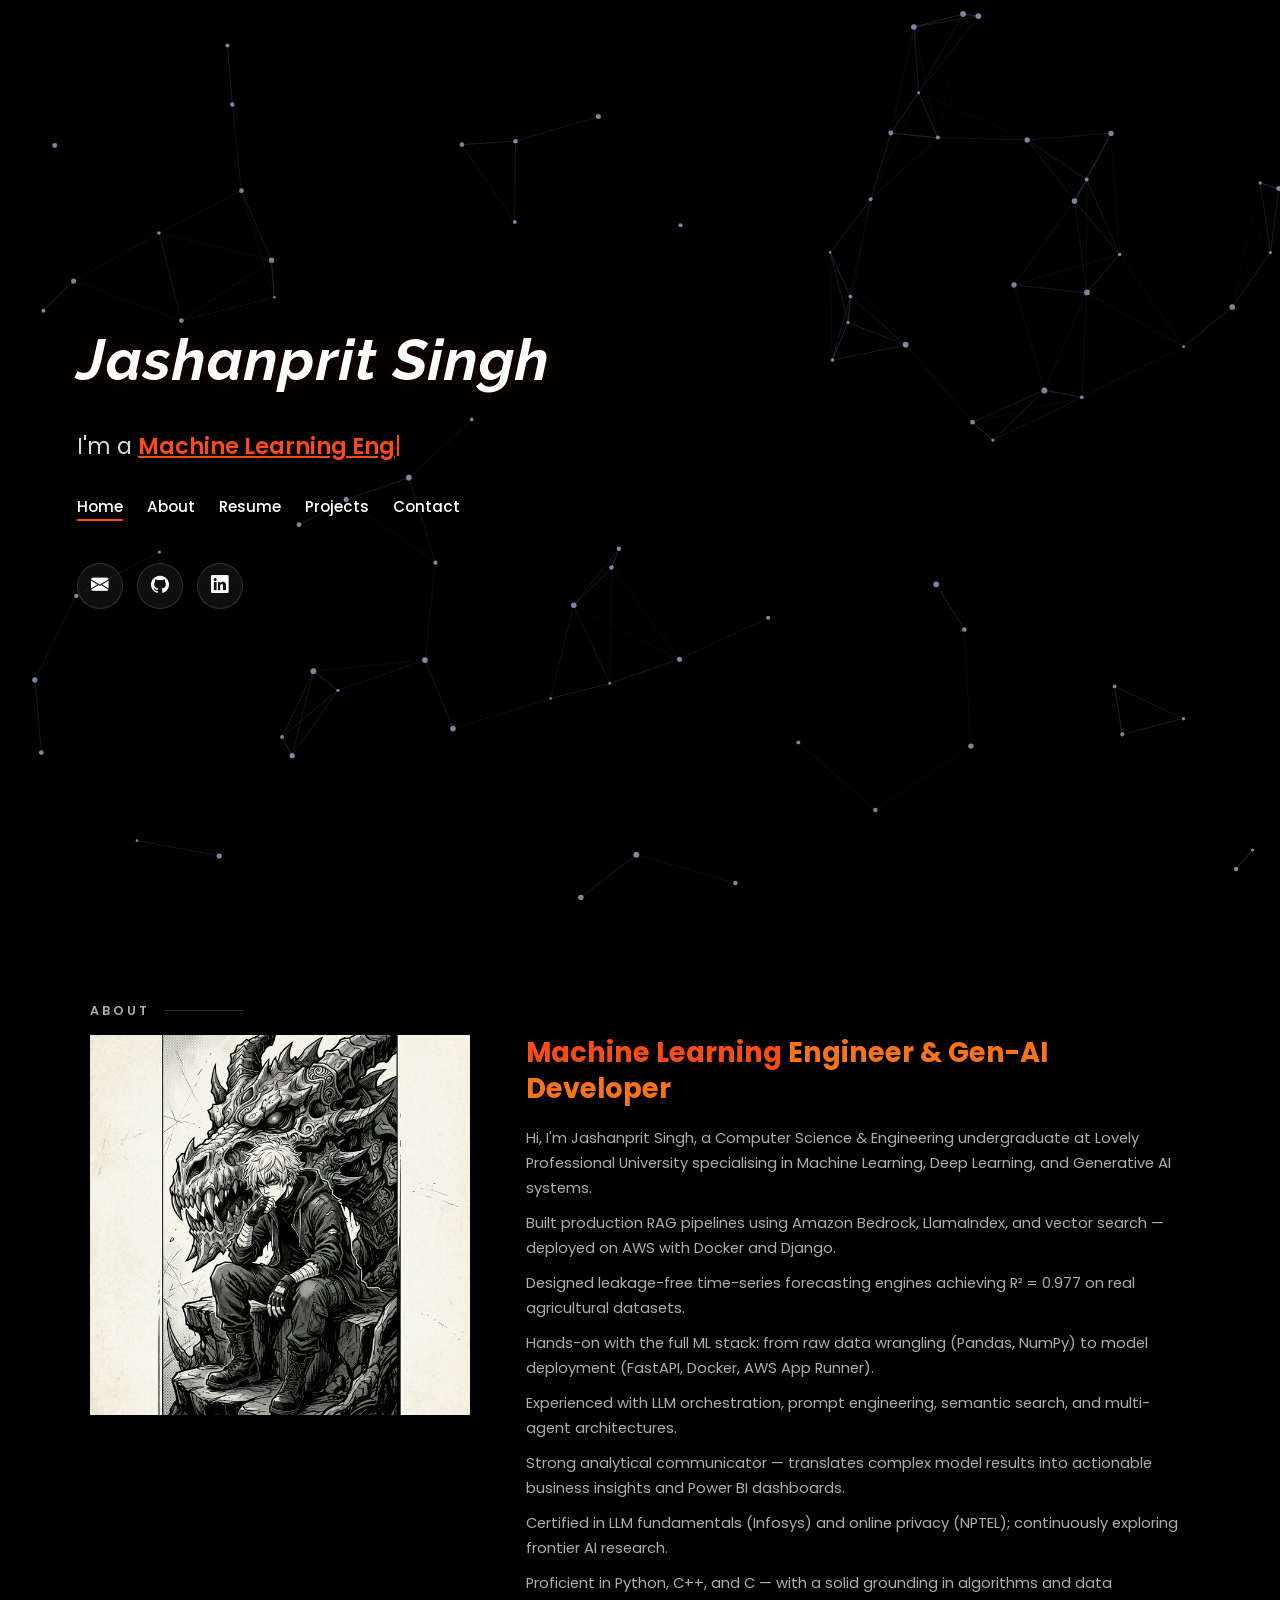
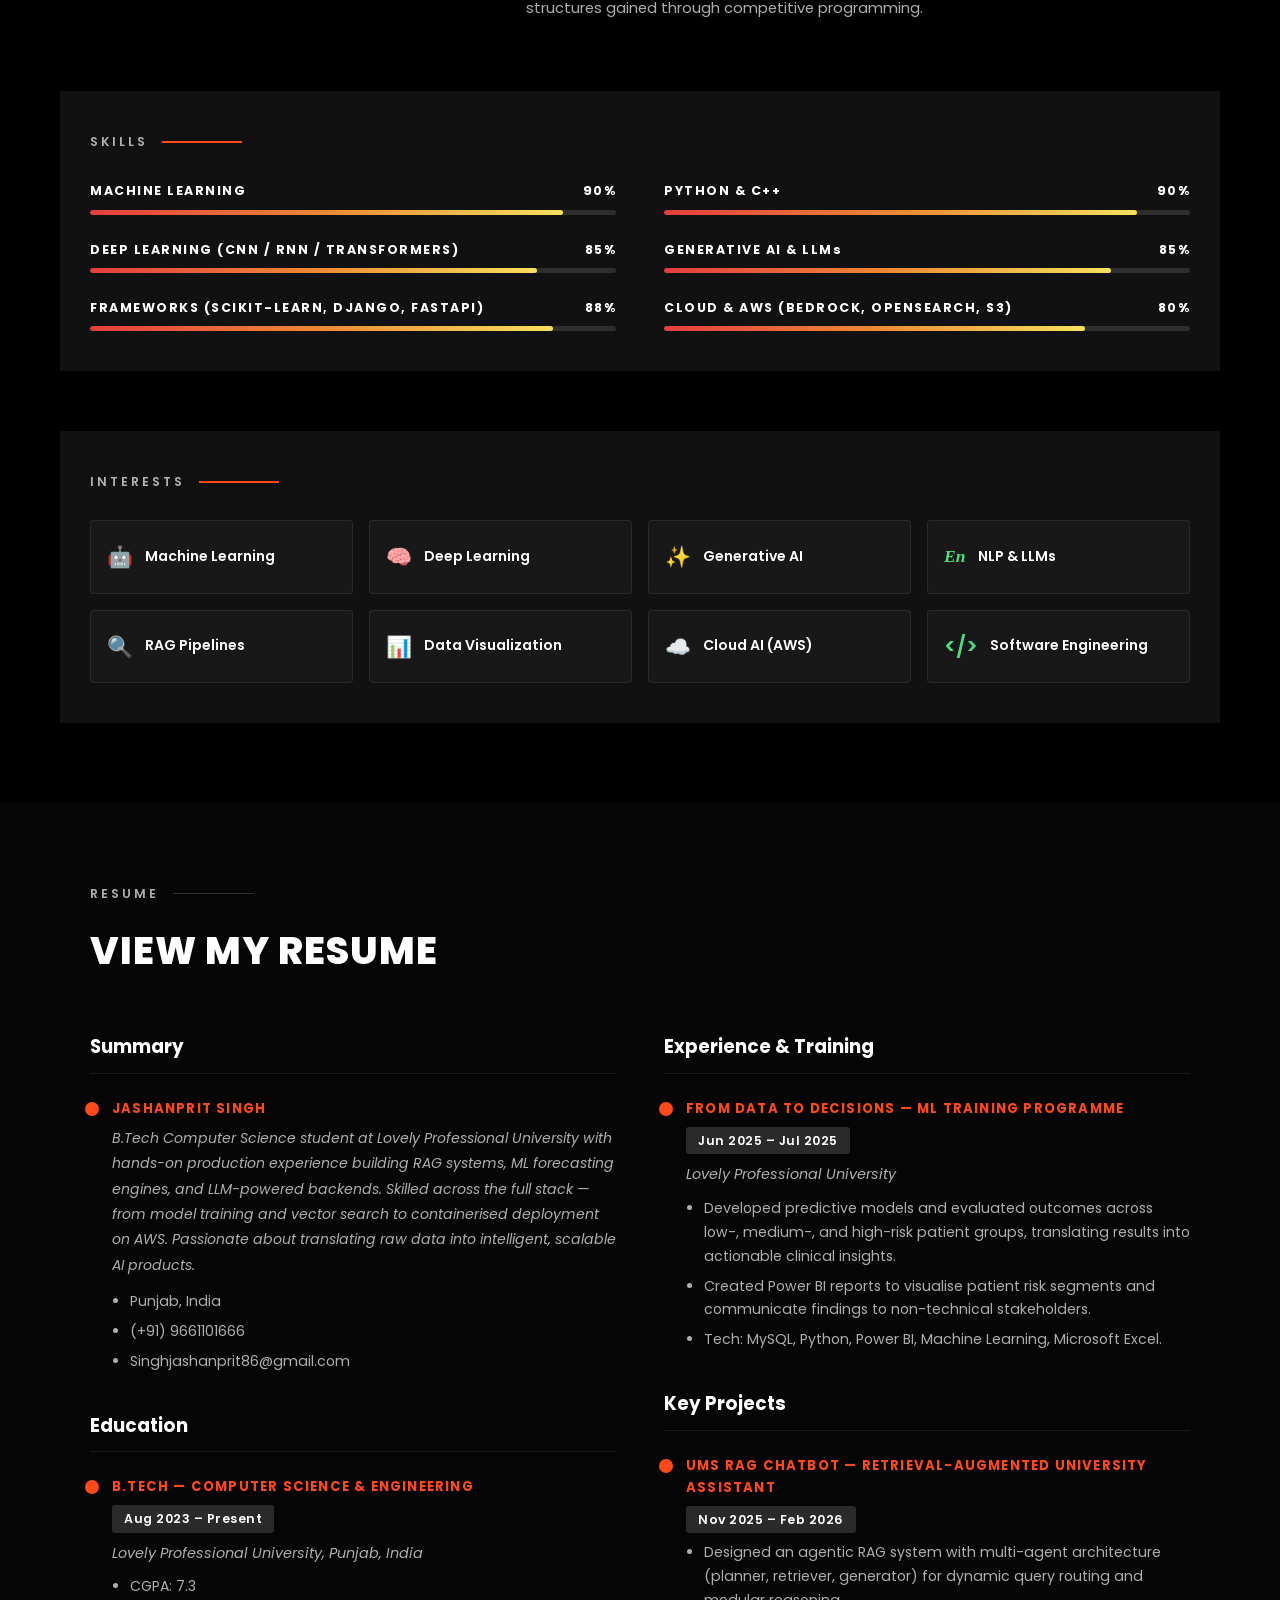
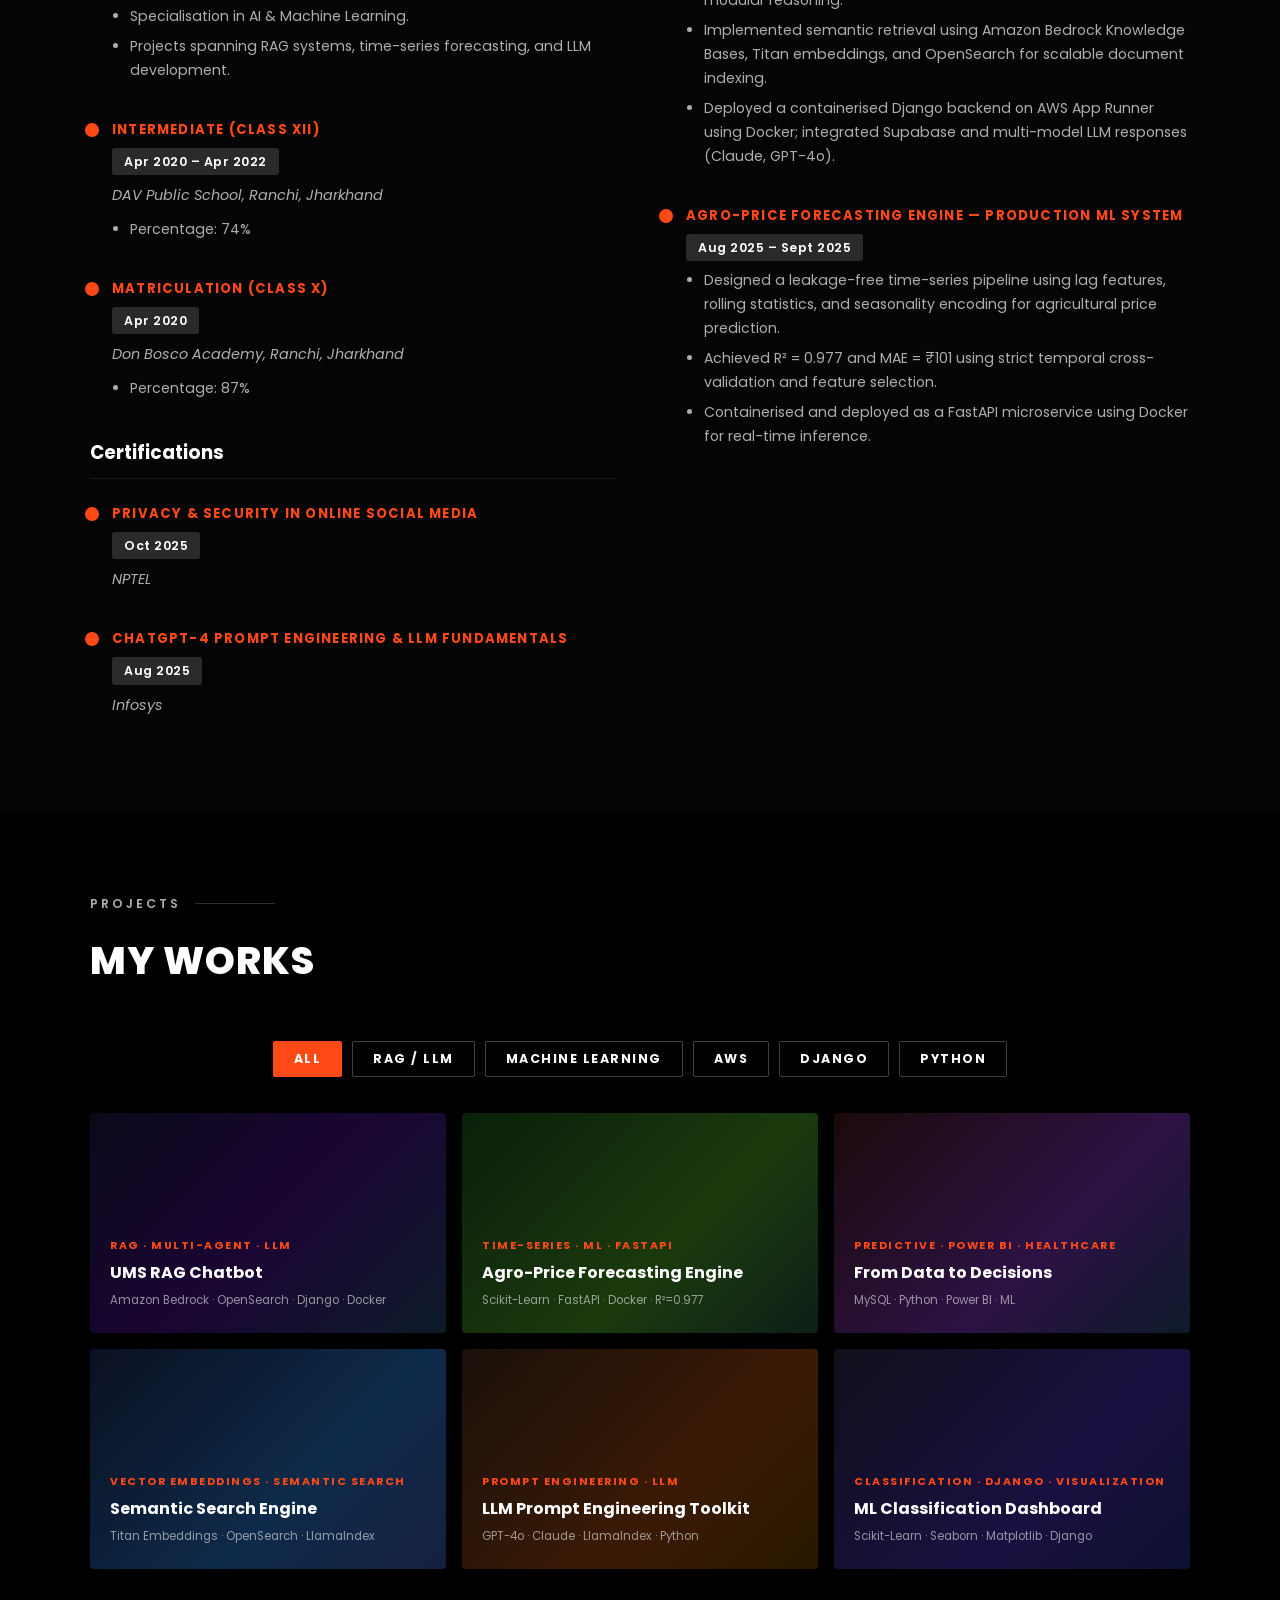
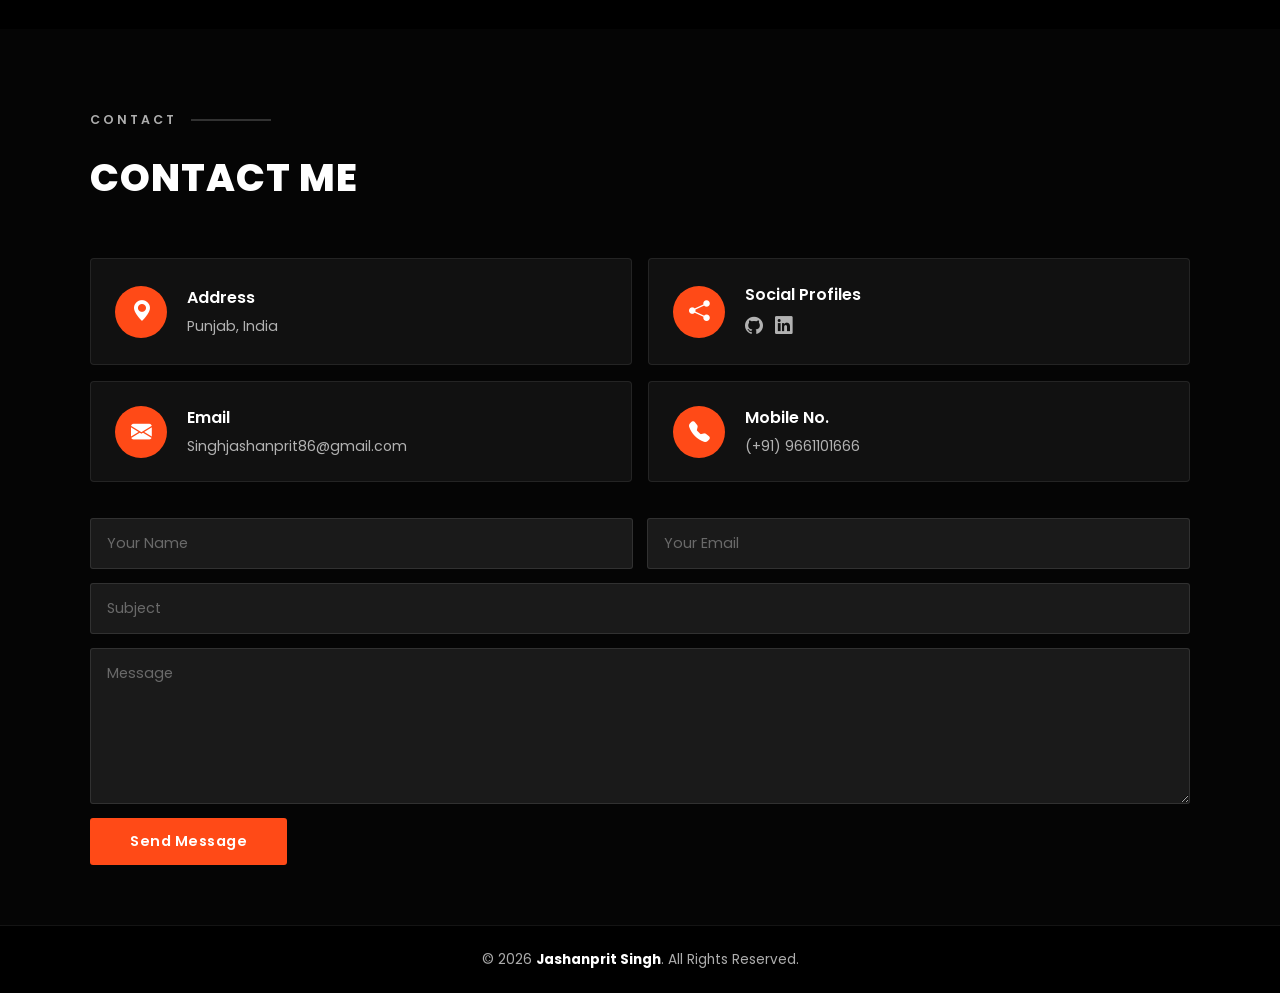
==== index.html @ 1fdb5eac "Restructure hero section navigation to match design" ====
<!DOCTYPE html>
<html lang="en">
<head>
  <meta charset="UTF-8" />
  <meta name="viewport" content="width=device-width, initial-scale=1.0" />
  <title>Jashanprit Singh - Portfolio</title>
  <meta name="description" content="Portfolio of Jashanprit Singh — Machine Learning Engineer & Generative AI Developer" />
  <link rel="icon" type="image/png" href="favicon.png" />
  <link rel="apple-touch-icon" href="favicon.png" />

  <!-- Google Fonts -->
  <link rel="preconnect" href="https://fonts.googleapis.com" />
  <link rel="preconnect" href="https://fonts.gstatic.com" crossorigin />
  <link href="https://fonts.googleapis.com/css2?family=Poppins:wght@300;400;500;600;700&family=Raleway:ital,wght@0,400;0,700;1,700&family=Open+Sans:wght@300;400;600&display=swap" rel="stylesheet" />

  <!-- Bootstrap Icons -->
  <link rel="stylesheet" href="https://cdn.jsdelivr.net/npm/bootstrap-icons@1.11.3/font/bootstrap-icons.min.css" />

  <link rel="stylesheet" href="style.css" />
</head>
<body>

  <!-- ====== NAVBAR ====== -->
  <nav id="navbar">
    <div class="nav-container">
      <a href="#hero" class="nav-logo">Jashanprit Singh</a>
      <div class="hamburger" id="hamburger" aria-label="Toggle navigation">
        <i class="bi bi-list"></i>
      </div>
      <ul class="nav-links" id="nav-links">
        <li><a href="#hero"     class="nav-link active">Home</a></li>
        <li><a href="#about"    class="nav-link">About</a></li>
        <li><a href="#resume"   class="nav-link">Resume</a></li>
        <li><a href="#projects" class="nav-link">Projects</a></li>
        <li><a href="#contact"  class="nav-link">Contact</a></li>
      </ul>
    </div>
  </nav>

  <!-- ====== HERO ====== -->
  <section id="hero">
    <canvas id="particles-canvas"></canvas>
    <div class="hero-content">
      <h1 class="hero-name">Jashanprit Singh</h1>
      <p class="hero-subtitle">I'm a <span id="typed-text" class="typed-accent"></span><span class="typed-cursor">|</span></p>
      
      <!-- Hero Nav -->
      <ul class="hero-nav">
        <li><a href="#hero" class="hero-nav-link active">Home</a></li>
        <li><a href="#about" class="hero-nav-link">About</a></li>
        <li><a href="#resume" class="hero-nav-link">Resume</a></li>
        <li><a href="#projects" class="hero-nav-link">Projects</a></li>
        <li><a href="#contact" class="hero-nav-link">Contact</a></li>
      </ul>

      <div class="hero-socials">
        <a href="mailto:Singhjashanprit86@gmail.com" class="social-btn" title="Email"><i class="bi bi-envelope-fill"></i></a>
        <a href="https://github.com/Jashan-ai-sys" target="_blank" class="social-btn" title="GitHub"><i class="bi bi-github"></i></a>
        <a href="https://www.linkedin.com/in/jashanprit-singh-/" target="_blank" class="social-btn" title="LinkedIn"><i class="bi bi-linkedin"></i></a>
      </div>
    </div>
  </section>

  <!-- ====== ABOUT ====== -->
  <section id="about">
    <div class="section-label">ABOUT <span class="label-line"></span></div>
    <div class="about-container">
      <div class="about-image">
        <img src="about-illustration.png" alt="Jashanprit Singh illustration" />
      </div>
      <div class="about-text">
        <h2 class="about-title"><span class="accent">Machine Learning</span> <span class="accent2">Engineer &amp; Gen-AI Developer</span></h2>
        <p>Hi, I'm Jashanprit Singh, a Computer Science &amp; Engineering undergraduate at Lovely Professional University specialising in Machine Learning, Deep Learning, and Generative AI systems.</p>
        <p>Built production RAG pipelines using Amazon Bedrock, LlamaIndex, and vector search — deployed on AWS with Docker and Django.</p>
        <p>Designed leakage-free time-series forecasting engines achieving R² = 0.977 on real agricultural datasets.</p>
        <p>Hands-on with the full ML stack: from raw data wrangling (Pandas, NumPy) to model deployment (FastAPI, Docker, AWS App Runner).</p>
        <p>Experienced with LLM orchestration, prompt engineering, semantic search, and multi-agent architectures.</p>
        <p>Strong analytical communicator — translates complex model results into actionable business insights and Power BI dashboards.</p>
        <p>Certified in LLM fundamentals (Infosys) and online privacy (NPTEL); continuously exploring frontier AI research.</p>
        <p>Proficient in Python, C++, and C — with a solid grounding in algorithms and data structures gained through competitive programming.</p>
      </div>
    </div>

    <!-- Skills -->
    <div class="skills-section">
      <div class="section-label-small">SKILLS <span class="label-line-red"></span></div>
      <div class="skills-grid">
        <div class="skill-item">
          <div class="skill-header"><span class="skill-name">MACHINE LEARNING</span><span class="skill-pct">90%</span></div>
          <div class="skill-bar"><div class="skill-fill" data-width="90"></div></div>
        </div>
        <div class="skill-item">
          <div class="skill-header"><span class="skill-name">PYTHON &amp; C++</span><span class="skill-pct">90%</span></div>
          <div class="skill-bar"><div class="skill-fill" data-width="90"></div></div>
        </div>
        <div class="skill-item">
          <div class="skill-header"><span class="skill-name">DEEP LEARNING (CNN / RNN / TRANSFORMERS)</span><span class="skill-pct">85%</span></div>
          <div class="skill-bar"><div class="skill-fill" data-width="85"></div></div>
        </div>
        <div class="skill-item">
          <div class="skill-header"><span class="skill-name">GENERATIVE AI &amp; LLMs</span><span class="skill-pct">85%</span></div>
          <div class="skill-bar"><div class="skill-fill" data-width="85"></div></div>
        </div>
        <div class="skill-item">
          <div class="skill-header"><span class="skill-name">FRAMEWORKS (SCIKIT-LEARN, DJANGO, FASTAPI)</span><span class="skill-pct">88%</span></div>
          <div class="skill-bar"><div class="skill-fill" data-width="88"></div></div>
        </div>
        <div class="skill-item">
          <div class="skill-header"><span class="skill-name">CLOUD &amp; AWS (BEDROCK, OPENSEARCH, S3)</span><span class="skill-pct">80%</span></div>
          <div class="skill-bar"><div class="skill-fill" data-width="80"></div></div>
        </div>
      </div>
    </div>

    <!-- Interests -->
    <div class="interests-section">
      <div class="section-label-small">INTERESTS <span class="label-line-red"></span></div>
      <div class="interests-grid">
        <div class="interest-card"><span class="interest-icon">🤖</span><span class="interest-label">Machine Learning</span></div>
        <div class="interest-card"><span class="interest-icon">🧠</span><span class="interest-label">Deep Learning</span></div>
        <div class="interest-card"><span class="interest-icon" style="color:#a78bfa">✨</span><span class="interest-label">Generative AI</span></div>
        <div class="interest-card"><span class="interest-icon" style="color:#4ade80;font-style:italic;font-family:serif;font-weight:700;font-size:1.1rem">En</span><span class="interest-label">NLP &amp; LLMs</span></div>
        <div class="interest-card"><span class="interest-icon" style="color:#60a5fa">🔍</span><span class="interest-label">RAG Pipelines</span></div>
        <div class="interest-card"><span class="interest-icon" style="color:#f87171">📊</span><span class="interest-label">Data Visualization</span></div>
        <div class="interest-card"><span class="interest-icon" style="color:#fbbf24">☁️</span><span class="interest-label">Cloud AI (AWS)</span></div>
        <div class="interest-card"><span class="interest-icon" style="color:#4ade80">&lt;/&gt;</span><span class="interest-label">Software Engineering</span></div>
      </div>
    </div>
  </section>

  <!-- ====== RESUME ====== -->
  <section id="resume">
    <div class="section-label">RESUME <span class="label-line"></span></div>
    <h2 class="section-title">VIEW MY RESUME</h2>
    <div class="resume-grid">

      <!-- LEFT -->
      <div class="resume-col">
        <h3 class="resume-col-title">Summary</h3>
        <div class="resume-item">
          <div class="resume-dot"></div>
          <h4 class="resume-item-title">JASHANPRIT SINGH</h4>
          <p class="resume-desc italic">B.Tech Computer Science student at Lovely Professional University with hands-on production experience building RAG systems, ML forecasting engines, and LLM-powered backends. Skilled across the full stack — from model training and vector search to containerised deployment on AWS. Passionate about translating raw data into intelligent, scalable AI products.</p>
          <ul class="resume-list">
            <li>Punjab, India</li>
            <li>(+91) 9661101666</li>
            <li>Singhjashanprit86@gmail.com</li>
          </ul>
        </div>

        <h3 class="resume-col-title">Education</h3>
        <div class="resume-item">
          <div class="resume-dot"></div>
          <h4 class="resume-item-title">B.TECH — COMPUTER SCIENCE &amp; ENGINEERING</h4>
          <div class="resume-date">Aug 2023 – Present</div>
          <p class="resume-org italic">Lovely Professional University, Punjab, India</p>
          <ul class="resume-list">
            <li>CGPA: 7.3</li>
            <li>Specialisation in AI &amp; Machine Learning.</li>
            <li>Projects spanning RAG systems, time-series forecasting, and LLM development.</li>
          </ul>
        </div>
        <div class="resume-item">
          <div class="resume-dot"></div>
          <h4 class="resume-item-title">INTERMEDIATE (CLASS XII)</h4>
          <div class="resume-date">Apr 2020 – Apr 2022</div>
          <p class="resume-org italic">DAV Public School, Ranchi, Jharkhand</p>
          <ul class="resume-list"><li>Percentage: 74%</li></ul>
        </div>
        <div class="resume-item">
          <div class="resume-dot"></div>
          <h4 class="resume-item-title">MATRICULATION (CLASS X)</h4>
          <div class="resume-date">Apr 2020</div>
          <p class="resume-org italic">Don Bosco Academy, Ranchi, Jharkhand</p>
          <ul class="resume-list"><li>Percentage: 87%</li></ul>
        </div>

        <h3 class="resume-col-title">Certifications</h3>
        <div class="resume-item">
          <div class="resume-dot"></div>
          <h4 class="resume-item-title">PRIVACY &amp; SECURITY IN ONLINE SOCIAL MEDIA</h4>
          <div class="resume-date">Oct 2025</div>
          <p class="resume-org italic">NPTEL</p>
        </div>
        <div class="resume-item">
          <div class="resume-dot"></div>
          <h4 class="resume-item-title">CHATGPT-4 PROMPT ENGINEERING &amp; LLM FUNDAMENTALS</h4>
          <div class="resume-date">Aug 2025</div>
          <p class="resume-org italic">Infosys</p>
        </div>
      </div>

      <!-- RIGHT -->
      <div class="resume-col">
        <h3 class="resume-col-title">Experience &amp; Training</h3>
        <div class="resume-item">
          <div class="resume-dot"></div>
          <h4 class="resume-item-title">FROM DATA TO DECISIONS — ML TRAINING PROGRAMME</h4>
          <div class="resume-date">Jun 2025 – Jul 2025</div>
          <p class="resume-org italic">Lovely Professional University</p>
          <ul class="resume-list">
            <li>Developed predictive models and evaluated outcomes across low-, medium-, and high-risk patient groups, translating results into actionable clinical insights.</li>
            <li>Created Power BI reports to visualise patient risk segments and communicate findings to non-technical stakeholders.</li>
            <li>Tech: MySQL, Python, Power BI, Machine Learning, Microsoft Excel.</li>
          </ul>
        </div>

        <h3 class="resume-col-title">Key Projects</h3>
        <div class="resume-item">
          <div class="resume-dot"></div>
          <h4 class="resume-item-title">UMS RAG CHATBOT — RETRIEVAL-AUGMENTED UNIVERSITY ASSISTANT</h4>
          <div class="resume-date">Nov 2025 – Feb 2026</div>
          <ul class="resume-list">
            <li>Designed an agentic RAG system with multi-agent architecture (planner, retriever, generator) for dynamic query routing and modular reasoning.</li>
            <li>Implemented semantic retrieval using Amazon Bedrock Knowledge Bases, Titan embeddings, and OpenSearch for scalable document indexing.</li>
            <li>Deployed a containerised Django backend on AWS App Runner using Docker; integrated Supabase and multi-model LLM responses (Claude, GPT-4o).</li>
          </ul>
        </div>
        <div class="resume-item">
          <div class="resume-dot"></div>
          <h4 class="resume-item-title">AGRO-PRICE FORECASTING ENGINE — PRODUCTION ML SYSTEM</h4>
          <div class="resume-date">Aug 2025 – Sept 2025</div>
          <ul class="resume-list">
            <li>Designed a leakage-free time-series pipeline using lag features, rolling statistics, and seasonality encoding for agricultural price prediction.</li>
            <li>Achieved R² = 0.977 and MAE = ₹101 using strict temporal cross-validation and feature selection.</li>
            <li>Containerised and deployed as a FastAPI microservice using Docker for real-time inference.</li>
          </ul>
        </div>
      </div>

    </div>
  </section>

  <!-- ====== PROJECTS ====== -->
  <section id="projects">
    <div class="section-label">PROJECTS <span class="label-line"></span></div>
    <h2 class="section-title">MY WORKS</h2>

    <div class="project-filters">
      <button class="filter-btn active" data-filter="all">ALL</button>
      <button class="filter-btn" data-filter="rag">RAG / LLM</button>
      <button class="filter-btn" data-filter="ml">MACHINE LEARNING</button>
      <button class="filter-btn" data-filter="aws">AWS</button>
      <button class="filter-btn" data-filter="django">DJANGO</button>
      <button class="filter-btn" data-filter="python">PYTHON</button>
    </div>

    <div class="projects-grid" id="projects-grid">

      <!-- Project 1 -->
      <div class="project-card" data-category="rag aws django">
        <div class="project-img proj-rag">
          <div class="project-overlay">
            <h3>UMS RAG Chatbot</h3>
            <div class="proj-links">
              <a href="https://github.com/Jashan-ai-sys" target="_blank" class="project-link" title="GitHub"><i class="bi bi-github"></i></a>
              <a href="#" class="project-link" title="Live Demo"><i class="bi bi-box-arrow-up-right"></i></a>
            </div>
          </div>
          <div class="proj-inner">
            <div class="proj-tag">RAG · Multi-Agent · LLM</div>
            <div class="proj-title-card">UMS RAG Chatbot</div>
            <div class="proj-tech">Amazon Bedrock · OpenSearch · Django · Docker</div>
          </div>
        </div>
      </div>

      <!-- Project 2 -->
      <div class="project-card" data-category="ml python">
        <div class="project-img proj-agro">
          <div class="project-overlay">
            <h3>Agro-Price Forecasting</h3>
            <div class="proj-links">
              <a href="https://github.com/Jashan-ai-sys" target="_blank" class="project-link" title="GitHub"><i class="bi bi-github"></i></a>
            </div>
          </div>
          <div class="proj-inner">
            <div class="proj-tag">Time-Series · ML · FastAPI</div>
            <div class="proj-title-card">Agro-Price Forecasting Engine</div>
            <div class="proj-tech">Scikit-Learn · FastAPI · Docker · R²=0.977</div>
          </div>
        </div>
      </div>

      <!-- Project 3 -->
      <div class="project-card" data-category="ml python">
        <div class="project-img proj-health">
          <div class="project-overlay">
            <h3>From Data to Decisions</h3>
            <div class="proj-links">
              <a href="https://github.com/Jashan-ai-sys" target="_blank" class="project-link" title="GitHub"><i class="bi bi-github"></i></a>
            </div>
          </div>
          <div class="proj-inner">
            <div class="proj-tag">Predictive · Power BI · Healthcare</div>
            <div class="proj-title-card">From Data to Decisions</div>
            <div class="proj-tech">MySQL · Python · Power BI · ML</div>
          </div>
        </div>
      </div>

      <!-- Project 4 — Semantic Search -->
      <div class="project-card" data-category="rag aws ml">
        <div class="project-img proj-search">
          <div class="project-overlay">
            <h3>Semantic Search Engine</h3>
            <div class="proj-links">
              <a href="https://github.com/Jashan-ai-sys" target="_blank" class="project-link" title="GitHub"><i class="bi bi-github"></i></a>
            </div>
          </div>
          <div class="proj-inner">
            <div class="proj-tag">Vector Embeddings · Semantic Search</div>
            <div class="proj-title-card">Semantic Search Engine</div>
            <div class="proj-tech">Titan Embeddings · OpenSearch · LlamaIndex</div>
          </div>
        </div>
      </div>

      <!-- Project 5 — Prompt Engineering Toolkit -->
      <div class="project-card" data-category="rag python">
        <div class="project-img proj-prompt">
          <div class="project-overlay">
            <h3>LLM Prompt Toolkit</h3>
            <div class="proj-links">
              <a href="https://github.com/Jashan-ai-sys" target="_blank" class="project-link" title="GitHub"><i class="bi bi-github"></i></a>
            </div>
          </div>
          <div class="proj-inner">
            <div class="proj-tag">Prompt Engineering · LLM</div>
            <div class="proj-title-card">LLM Prompt Engineering Toolkit</div>
            <div class="proj-tech">GPT-4o · Claude · LlamaIndex · Python</div>
          </div>
        </div>
      </div>

      <!-- Project 6 — ML Classification -->
      <div class="project-card" data-category="ml python django">
        <div class="project-img proj-classify">
          <div class="project-overlay">
            <h3>ML Classification Dashboard</h3>
            <div class="proj-links">
              <a href="https://github.com/Jashan-ai-sys" target="_blank" class="project-link" title="GitHub"><i class="bi bi-github"></i></a>
            </div>
          </div>
          <div class="proj-inner">
            <div class="proj-tag">Classification · Django · Visualization</div>
            <div class="proj-title-card">ML Classification Dashboard</div>
            <div class="proj-tech">Scikit-Learn · Seaborn · Matplotlib · Django</div>
          </div>
        </div>
      </div>

    </div>
  </section>

  <!-- ====== CONTACT ====== -->
  <section id="contact">
    <div class="section-label">CONTACT <span class="label-line"></span></div>
    <h2 class="section-title">CONTACT ME</h2>
    <div class="contact-info-grid">
      <div class="contact-info-card">
        <div class="contact-icon-wrap"><i class="bi bi-geo-alt-fill"></i></div>
        <div>
          <h4 class="contact-info-title">Address</h4>
          <p>Punjab, India</p>
        </div>
      </div>
      <div class="contact-info-card">
        <div class="contact-icon-wrap"><i class="bi bi-share-fill"></i></div>
        <div>
          <h4 class="contact-info-title">Social Profiles</h4>
          <div class="contact-socials">
            <a href="https://github.com/Jashan-ai-sys" target="_blank"><i class="bi bi-github"></i></a>
            <a href="https://www.linkedin.com/in/jashanprit-singh-/" target="_blank"><i class="bi bi-linkedin"></i></a>
          </div>
        </div>
      </div>
      <div class="contact-info-card">
        <div class="contact-icon-wrap"><i class="bi bi-envelope-fill"></i></div>
        <div>
          <h4 class="contact-info-title">Email</h4>
          <p>Singhjashanprit86@gmail.com</p>
        </div>
      </div>
      <div class="contact-info-card">
        <div class="contact-icon-wrap"><i class="bi bi-telephone-fill"></i></div>
        <div>
          <h4 class="contact-info-title">Mobile No.</h4>
          <p>(+91) 9661101666</p>
        </div>
      </div>
    </div>
    <form class="contact-form" id="contact-form">
      <div class="form-row">
        <input type="text" id="form-name" placeholder="Your Name" required />
        <input type="email" id="form-email" placeholder="Your Email" required />
      </div>
      <input type="text" id="form-subject" placeholder="Subject" required />
      <textarea id="form-message" placeholder="Message" rows="6" required></textarea>
      <button type="submit" class="btn-send">Send Message</button>
    </form>
  </section>

  <!-- Footer -->
  <footer>
    <p>© 2026 <strong>Jashanprit Singh</strong>. All Rights Reserved.</p>
  </footer>

  <script src="script.js"></script>
</body>
</html>
---- style.css ----
/* ====================================================
   ROOT & RESET
   ==================================================== */
*, *::before, *::after {
  margin: 0;
  padding: 0;
  box-sizing: border-box;
}

:root {
  --bg: #000000;
  --bg-dark: #080808;
  --bg-card: #111111;
  --bg-card2: #181818;
  --accent: #ff4a17;
  --accent-yellow: #fbbf24;
  --text: #ffffff;
  --text-muted: rgba(255,255,255,0.68);
  --border: rgba(255,255,255,0.08);
  --nav-h: 64px;
  --font-main: 'Poppins', sans-serif;
  --font-logo: 'Raleway', sans-serif;
  --transition: 0.3s ease;
}

html {
  scroll-behavior: smooth;
  font-size: 16px;
}

body {
  background: var(--bg);
  color: var(--text);
  font-family: var(--font-main);
  line-height: 1.7;
  overflow-x: hidden;
}

/* ====================================================
   SCROLLBAR
   ==================================================== */
::-webkit-scrollbar { width: 6px; }
::-webkit-scrollbar-track { background: #111; }
::-webkit-scrollbar-thumb { background: var(--accent); border-radius: 3px; }

/* ====================================================
   NAVBAR
   ==================================================== */
#navbar {
  position: fixed;
  top: 0; left: 0; right: 0;
  z-index: 1000;
  background: rgba(0,0,0,0.88);
  backdrop-filter: blur(14px);
  border-bottom: 1px solid var(--border);
  height: var(--nav-h);
  transition: all 0.4s ease;
  opacity: 0;
  pointer-events: none;
  transform: translateY(-20px);
}

#navbar.visible {
  opacity: 1;
  pointer-events: all;
  transform: translateY(0);
}

#navbar.scrolled {
  background: rgba(0,0,0,0.97);
}

.nav-container {
  max-width: 1200px;
  margin: 0 auto;
  height: 100%;
  display: flex;
  align-items: center;
  justify-content: space-between;
  padding: 0 24px;
}

.nav-logo {
  font-family: var(--font-logo);
  font-style: italic;
  font-weight: 700;
  font-size: 1.2rem;
  color: var(--text);
  text-decoration: none;
  letter-spacing: 0.3px;
  white-space: nowrap;
}

.nav-links {
  list-style: none;
  display: flex;
  gap: 36px;
}

.nav-link {
  color: var(--text-muted);
  text-decoration: none;
  font-size: 0.9rem;
  font-weight: 500;
  position: relative;
  transition: color var(--transition);
  letter-spacing: 0.3px;
}

.nav-link::after {
  content: '';
  position: absolute;
  bottom: -4px; left: 0; right: 0;
  height: 2px;
  background: var(--accent);
  transform: scaleX(0);
  transition: transform var(--transition);
}

.nav-link:hover,
.nav-link.active {
  color: var(--text);
}

.nav-link.active::after,
.nav-link:hover::after {
  transform: scaleX(1);
}

.hamburger {
  display: none;
  font-size: 1.6rem;
  cursor: pointer;
  color: var(--text);
}

/* ====================================================
   HERO SECTION
   ==================================================== */
#hero {
  position: relative;
  width: 100%;
  height: 100vh;
  min-height: 600px;
  display: flex;
  align-items: center;
  justify-content: flex-start;
  text-align: left;
  overflow: hidden;
  background: #000;
}

#particles-canvas {
  position: absolute;
  inset: 0;
  width: 100%;
  height: 100%;
}

.hero-content {
  position: relative;
  z-index: 2;
  display: flex;
  flex-direction: column;
  align-items: flex-start;
  gap: 18px;
  padding-left: clamp(30px, 6vw, 100px);
}

.hero-name {
  font-family: var(--font-logo);
  font-style: italic;
  font-weight: 700;
  font-size: clamp(2.2rem, 5vw, 3.6rem);
  color: #fff;
  letter-spacing: 1px;
  text-shadow: 0 2px 24px rgba(255,74,23,0.15);
  animation: fadeInDown 0.8s ease both;
}

.hero-subtitle {
  font-size: clamp(1rem, 2.5vw, 1.4rem);
  color: rgba(255,255,255,0.85);
  font-weight: 400;
  animation: fadeInUp 0.9s ease 0.2s both;
}

.typed-accent {
  color: var(--accent);
  font-weight: 600;
  text-decoration: underline;
  text-decoration-color: var(--accent);
}

.typed-cursor {
  color: var(--accent);
  animation: blink 0.7s infinite;
}

@keyframes blink { 0%,100%{ opacity:1; } 50%{ opacity:0; } }

.hero-nav {
  list-style: none;
  display: flex;
  gap: 24px;
  margin: 10px 0;
  animation: fadeInUp 0.95s ease 0.3s both;
}

.hero-nav-link {
  color: #fff;
  text-decoration: none;
  font-size: 0.95rem;
  font-weight: 500;
  position: relative;
  transition: color var(--transition);
}

.hero-nav-link::after {
  content: '';
  position: absolute;
  bottom: -4px; left: 0; right: 0;
  height: 2px;
  background: var(--accent);
  transform: scaleX(0);
  transition: transform var(--transition);
  transform-origin: left;
}

.hero-nav-link:hover::after,
.hero-nav-link.active::after {
  transform: scaleX(1);
}

.hero-socials {
  display: flex;
  gap: 14px;
  margin-top: 15px;
  animation: fadeInUp 1s ease 0.4s both;
}

.social-btn {
  width: 46px; height: 46px;
  border-radius: 50%;
  background: rgba(255,255,255,0.06);
  border: 1px solid rgba(255,255,255,0.15);
  color: #fff;
  display: flex;
  align-items: center;
  justify-content: center;
  font-size: 1.1rem;
  text-decoration: none;
  transition: background var(--transition), transform var(--transition), border-color var(--transition);
}

.social-btn:hover {
  background: var(--accent);
  border-color: var(--accent);
  transform: translateY(-3px);
}

/* ====================================================
   SECTION COMMON
   ==================================================== */
section {
  padding: 80px 0 60px;
}

.section-label {
  max-width: 1160px;
  margin: 0 auto;
  padding: 0 30px;
  display: flex;
  align-items: center;
  gap: 14px;
  font-size: 0.78rem;
  font-weight: 600;
  letter-spacing: 3px;
  color: var(--text-muted);
  margin-bottom: 14px;
}

.label-line {
  display: inline-block;
  flex: 0 0 80px;
  height: 1.5px;
  background: rgba(255,255,255,0.18);
}

.section-title {
  max-width: 1160px;
  margin: 0 auto 48px;
  padding: 0 30px;
  font-size: clamp(1.6rem, 4vw, 2.4rem);
  font-weight: 800;
  letter-spacing: 1px;
  color: #fff;
}

/* ====================================================
   ABOUT SECTION
   ==================================================== */
#about {
  padding-top: 100px;
}

.about-container {
  max-width: 1160px;
  margin: 0 auto 60px;
  padding: 0 30px;
  display: grid;
  grid-template-columns: 380px 1fr;
  gap: 56px;
  align-items: start;
}

.about-image img {
  width: 100%;
  height: auto;
  display: block;
  object-fit: cover;
  filter: grayscale(20%);
}

.about-title {
  font-size: clamp(1.2rem, 2.5vw, 1.7rem);
  font-weight: 700;
  margin-bottom: 20px;
  line-height: 1.3;
}

.accent { color: var(--accent); }
.accent2 { color: #f97316; }

.about-text p {
  font-size: 0.92rem;
  color: var(--text-muted);
  margin-bottom: 10px;
}

/* Skills */
.skills-section {
  max-width: 1160px;
  margin: 0 auto 60px;
  padding: 40px 30px;
  background: var(--bg-card);
}

.section-label-small {
  display: flex;
  align-items: center;
  gap: 14px;
  font-size: 0.78rem;
  font-weight: 600;
  letter-spacing: 3px;
  color: var(--text-muted);
  margin-bottom: 28px;
}

.label-line-red {
  display: inline-block;
  flex: 0 0 80px;
  height: 2px;
  background: var(--accent);
}

.skills-grid {
  display: grid;
  grid-template-columns: 1fr 1fr;
  gap: 24px 48px;
}

.skill-header {
  display: flex;
  justify-content: space-between;
  margin-bottom: 8px;
  font-size: 0.78rem;
  font-weight: 700;
  letter-spacing: 1.5px;
  color: #fff;
}

.skill-bar {
  height: 5px;
  background: rgba(255,255,255,0.12);
  border-radius: 3px;
  overflow: hidden;
}

.skill-fill {
  height: 100%;
  width: 0;
  border-radius: 3px;
  background: linear-gradient(90deg, #e53e3e 0%, #ed8936 50%, #f6e05e 100%);
  transition: width 1.2s ease;
}

/* Interests */
.interests-section {
  max-width: 1160px;
  margin: 0 auto 20px;
  padding: 40px 30px;
  background: var(--bg-card);
}

.interests-grid {
  display: grid;
  grid-template-columns: repeat(4, 1fr);
  gap: 16px;
}

.interest-card {
  background: var(--bg-card2);
  border: 1px solid var(--border);
  border-radius: 4px;
  padding: 18px 16px;
  display: flex;
  align-items: center;
  gap: 12px;
  font-size: 0.88rem;
  font-weight: 600;
  color: #fff;
  transition: background var(--transition), border-color var(--transition);
}

.interest-card:hover {
  background: #222;
  border-color: rgba(255,74,23,0.3);
}

.interest-icon {
  font-size: 1.3rem;
  flex-shrink: 0;
}

/* ====================================================
   RESUME SECTION
   ==================================================== */
#resume {
  background: #050505;
}

.resume-grid {
  max-width: 1160px;
  margin: 0 auto;
  padding: 0 30px;
  display: grid;
  grid-template-columns: 1fr 1fr;
  gap: 48px;
}

.resume-col-title {
  font-size: 1.15rem;
  font-weight: 700;
  color: #fff;
  margin-bottom: 24px;
  padding-bottom: 10px;
  border-bottom: 1px solid var(--border);
}

.resume-item {
  position: relative;
  padding-left: 22px;
  margin-bottom: 36px;
}

.resume-dot {
  position: absolute;
  left: -5px; top: 4px;
  width: 14px; height: 14px;
  border-radius: 50%;
  background: var(--accent);
  flex-shrink: 0;
}

.resume-item-title {
  font-size: 0.82rem;
  font-weight: 700;
  color: var(--accent);
  letter-spacing: 1.2px;
  margin-bottom: 6px;
}

.resume-date {
  display: inline-block;
  background: #2a2a2a;
  color: #fff;
  font-size: 0.78rem;
  font-weight: 600;
  padding: 3px 12px;
  border-radius: 3px;
  margin-bottom: 8px;
  letter-spacing: 0.5px;
}

.resume-org {
  font-size: 0.9rem;
  color: var(--text-muted);
  margin-bottom: 10px;
}

.italic { font-style: italic; }

.resume-desc {
  font-size: 0.88rem;
  color: var(--text-muted);
  margin-bottom: 12px;
  line-height: 1.8;
}

.resume-list {
  list-style: disc;
  padding-left: 18px;
  color: var(--text-muted);
  font-size: 0.88rem;
}

.resume-list li {
  margin-bottom: 6px;
}

/* ====================================================
   PROJECTS SECTION
   ==================================================== */
#projects {
  background: var(--bg);
}

.project-filters {
  max-width: 1160px;
  margin: 0 auto 36px;
  padding: 0 30px;
  display: flex;
  flex-wrap: wrap;
  gap: 10px;
  justify-content: center;
}

.filter-btn {
  background: transparent;
  border: 1.5px solid rgba(255,255,255,0.25);
  color: #fff;
  font-size: 0.78rem;
  font-weight: 700;
  letter-spacing: 1.5px;
  padding: 8px 20px;
  border-radius: 2px;
  cursor: pointer;
  transition: background var(--transition), border-color var(--transition), color var(--transition);
  font-family: var(--font-main);
}

.filter-btn:hover,
.filter-btn.active {
  background: var(--accent);
  border-color: var(--accent);
  color: #fff;
}

.projects-grid {
  max-width: 1160px;
  margin: 0 auto;
  padding: 0 30px;
  display: grid;
  grid-template-columns: repeat(3, 1fr);
  gap: 16px;
}

.project-card {
  border-radius: 4px;
  overflow: hidden;
  transition: opacity 0.4s, transform 0.35s;
}

.project-card.hidden {
  display: none;
}

.project-img {
  position: relative;
  height: 220px;
  overflow: hidden;
  display: flex;
  flex-direction: column;
  justify-content: center;
  cursor: pointer;
}

.project-preview-text {
  position: relative;
  z-index: 1;
  text-align: center;
  font-size: 1rem;
  font-weight: 600;
  color: rgba(255,255,255,0.75);
  text-shadow: 0 1px 8px rgba(0,0,0,0.5);
}

.project-overlay {
  position: absolute;
  inset: 0;
  background: rgba(255,74,23,0.88);
  display: flex;
  flex-direction: column;
  align-items: center;
  justify-content: center;
  gap: 12px;
  opacity: 0;
  transition: opacity var(--transition);
  z-index: 10;
}

.project-img:hover .project-overlay {
  opacity: 1;
}

.project-overlay h3 {
  color: #fff;
  font-size: 1rem;
  font-weight: 700;
  text-align: center;
  padding: 0 16px;
}

.project-link {
  width: 40px; height: 40px;
  border-radius: 50%;
  background: rgba(0,0,0,0.3);
  color: #fff;
  display: flex;
  align-items: center;
  justify-content: center;
  font-size: 1.1rem;
  text-decoration: none;
  transition: background var(--transition);
}

.project-link:hover { background: rgba(0,0,0,0.6); }

/* ====================================================
   CONTACT SECTION
   ==================================================== */
#contact {
  background: #050505;
}

.contact-info-grid {
  max-width: 1160px;
  margin: 0 auto 36px;
  padding: 0 30px;
  display: grid;
  grid-template-columns: 1fr 1fr;
  gap: 16px;
}

.contact-info-card {
  background: var(--bg-card);
  border: 1px solid var(--border);
  border-radius: 4px;
  padding: 22px 24px;
  display: flex;
  align-items: center;
  gap: 20px;
  transition: border-color var(--transition);
}

.contact-info-card:hover {
  border-color: rgba(255,74,23,0.35);
}

.contact-icon-wrap {
  width: 52px; height: 52px;
  border-radius: 50%;
  background: var(--accent);
  display: flex;
  align-items: center;
  justify-content: center;
  font-size: 1.3rem;
  color: #fff;
  flex-shrink: 0;
}

.contact-info-title {
  font-size: 1rem;
  font-weight: 600;
  margin-bottom: 4px;
}

.contact-info-card p {
  font-size: 0.88rem;
  color: var(--text-muted);
}

.contact-socials {
  display: flex;
  gap: 12px;
  margin-top: 4px;
}

.contact-socials a {
  color: var(--text-muted);
  font-size: 1.1rem;
  transition: color var(--transition);
  text-decoration: none;
  display: flex;
  align-items: center;
}

.contact-socials a:hover { color: var(--accent); }

/* Form */
.contact-form {
  max-width: 1160px;
  margin: 0 auto;
  padding: 0 30px;
  display: flex;
  flex-direction: column;
  gap: 14px;
}

.form-row {
  display: grid;
  grid-template-columns: 1fr 1fr;
  gap: 14px;
}

.contact-form input,
.contact-form textarea {
  background: #1a1a1a;
  border: 1px solid rgba(255,255,255,0.1);
  border-radius: 3px;
  color: #fff;
  font-family: var(--font-main);
  font-size: 0.9rem;
  padding: 14px 16px;
  outline: none;
  transition: border-color var(--transition);
  width: 100%;
}

.contact-form input::placeholder,
.contact-form textarea::placeholder {
  color: rgba(255,255,255,0.35);
}

.contact-form input:focus,
.contact-form textarea:focus {
  border-color: var(--accent);
}

.contact-form textarea {
  resize: vertical;
  min-height: 140px;
}

.btn-send {
  align-self: flex-start;
  background: var(--accent);
  color: #fff;
  border: none;
  border-radius: 3px;
  padding: 13px 40px;
  font-size: 0.9rem;
  font-weight: 600;
  font-family: var(--font-main);
  cursor: pointer;
  letter-spacing: 0.5px;
  transition: background var(--transition), transform var(--transition);
}

.btn-send:hover {
  background: #e0380a;
  transform: translateY(-2px);
}

/* ── Project card themes ───────────────────────────── */
.proj-rag    { background: linear-gradient(135deg, #0a0a1a 0%, #1a0533 50%, #0d1b2a 100%); }
.proj-agro   { background: linear-gradient(135deg, #0a1f0a 0%, #1a3a0d 60%, #0d2018 100%); }
.proj-health { background: linear-gradient(135deg, #1a0a0a 0%, #2d1245 60%, #0d1a2a 100%); }
.proj-search { background: linear-gradient(135deg, #0a1020 0%, #0e2a4a 60%, #162040 100%); }
.proj-prompt { background: linear-gradient(135deg, #1a100a 0%, #3a1a05 60%, #2a1800 100%); }
.proj-classify { background: linear-gradient(135deg, #0f0f1a 0%, #1a1040 60%, #0d1030 100%); }

.proj-inner {
  position: relative;
  z-index: 1;
  padding: 24px 20px;
  display: flex;
  flex-direction: column;
  gap: 8px;
  height: 100%;
  justify-content: flex-end;
}

.proj-tag {
  font-size: 0.68rem;
  font-weight: 700;
  letter-spacing: 1.5px;
  color: var(--accent);
  text-transform: uppercase;
}

.proj-title-card {
  font-size: 1rem;
  font-weight: 700;
  color: #fff;
  line-height: 1.3;
}

.proj-tech {
  font-size: 0.72rem;
  color: rgba(255,255,255,0.55);
  line-height: 1.5;
}

.proj-links {
  display: flex;
  gap: 10px;
}

/* ====================================================
   FOOTER
   ==================================================== */
footer {
  background: #000;
  border-top: 1px solid var(--border);
  text-align: center;
  padding: 22px;
  font-size: 0.85rem;
  color: var(--text-muted);
}

footer strong { color: #fff; }

/* ====================================================
   ANIMATIONS
   ==================================================== */
@keyframes fadeInDown {
  from { opacity:0; transform: translateY(-20px); }
  to { opacity:1; transform: translateY(0); }
}

@keyframes fadeInUp {
  from { opacity:0; transform: translateY(20px); }
  to { opacity:1; transform: translateY(0); }
}

/* AOS-like scroll reveal */
.reveal {
  opacity: 0;
  transform: translateY(28px);
  transition: opacity 0.7s ease, transform 0.7s ease;
}

.reveal.visible {
  opacity: 1;
  transform: translateY(0);
}

/* ====================================================
   RESPONSIVE
   ==================================================== */
@media (max-width: 992px) {
  .about-container {
    grid-template-columns: 300px 1fr;
    gap: 36px;
  }

  .skills-grid {
    grid-template-columns: 1fr;
  }

  .interests-grid {
    grid-template-columns: repeat(2, 1fr);
  }

  .resume-grid {
    grid-template-columns: 1fr;
  }

  .projects-grid {
    grid-template-columns: repeat(2, 1fr);
  }

  .contact-info-grid {
    grid-template-columns: 1fr;
  }
}

@media (max-width: 768px) {
  .hamburger { display: block; }

  .nav-links {
    display: none;
    position: fixed;
    top: var(--nav-h);
    left: 0; right: 0;
    background: rgba(0,0,0,0.97);
    flex-direction: column;
    align-items: center;
    gap: 0;
    padding: 20px 0;
    border-bottom: 1px solid var(--border);
  }

  .nav-links.open { display: flex; }

  .nav-links li { width: 100%; text-align: center; }

  .nav-link {
    display: block;
    padding: 14px;
    font-size: 1rem;
  }

  .about-container {
    grid-template-columns: 1fr;
  }

  .about-image {
    max-width: 300px;
    margin: 0 auto;
  }

  .interests-grid {
    grid-template-columns: repeat(2, 1fr);
  }

  .projects-grid {
    grid-template-columns: 1fr;
  }

  .form-row {
    grid-template-columns: 1fr;
  }

  .contact-info-grid {
    grid-template-columns: 1fr;
  }
}

@media (max-width: 480px) {
  .interests-grid {
    grid-template-columns: 1fr 1fr;
  }

  .project-filters {
    gap: 8px;
  }

  .filter-btn {
    padding: 7px 14px;
    font-size: 0.72rem;
  }
}
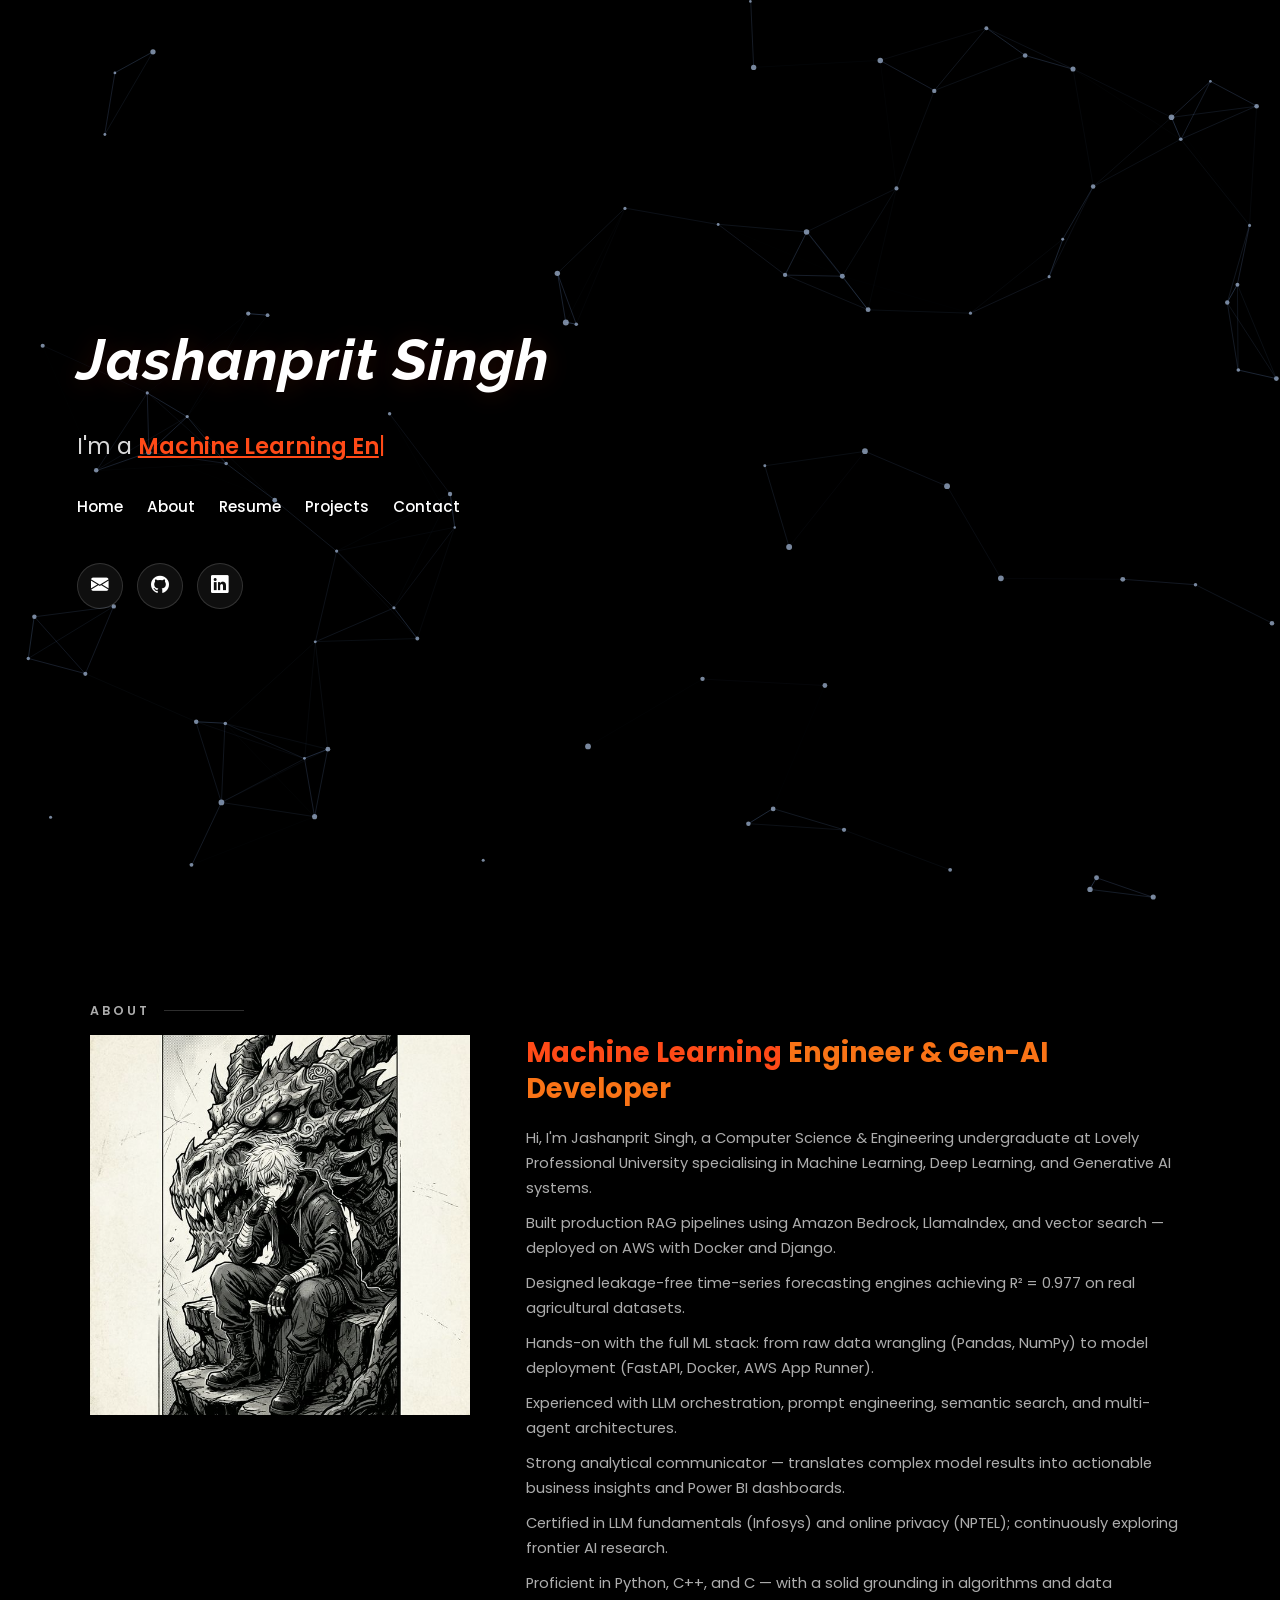
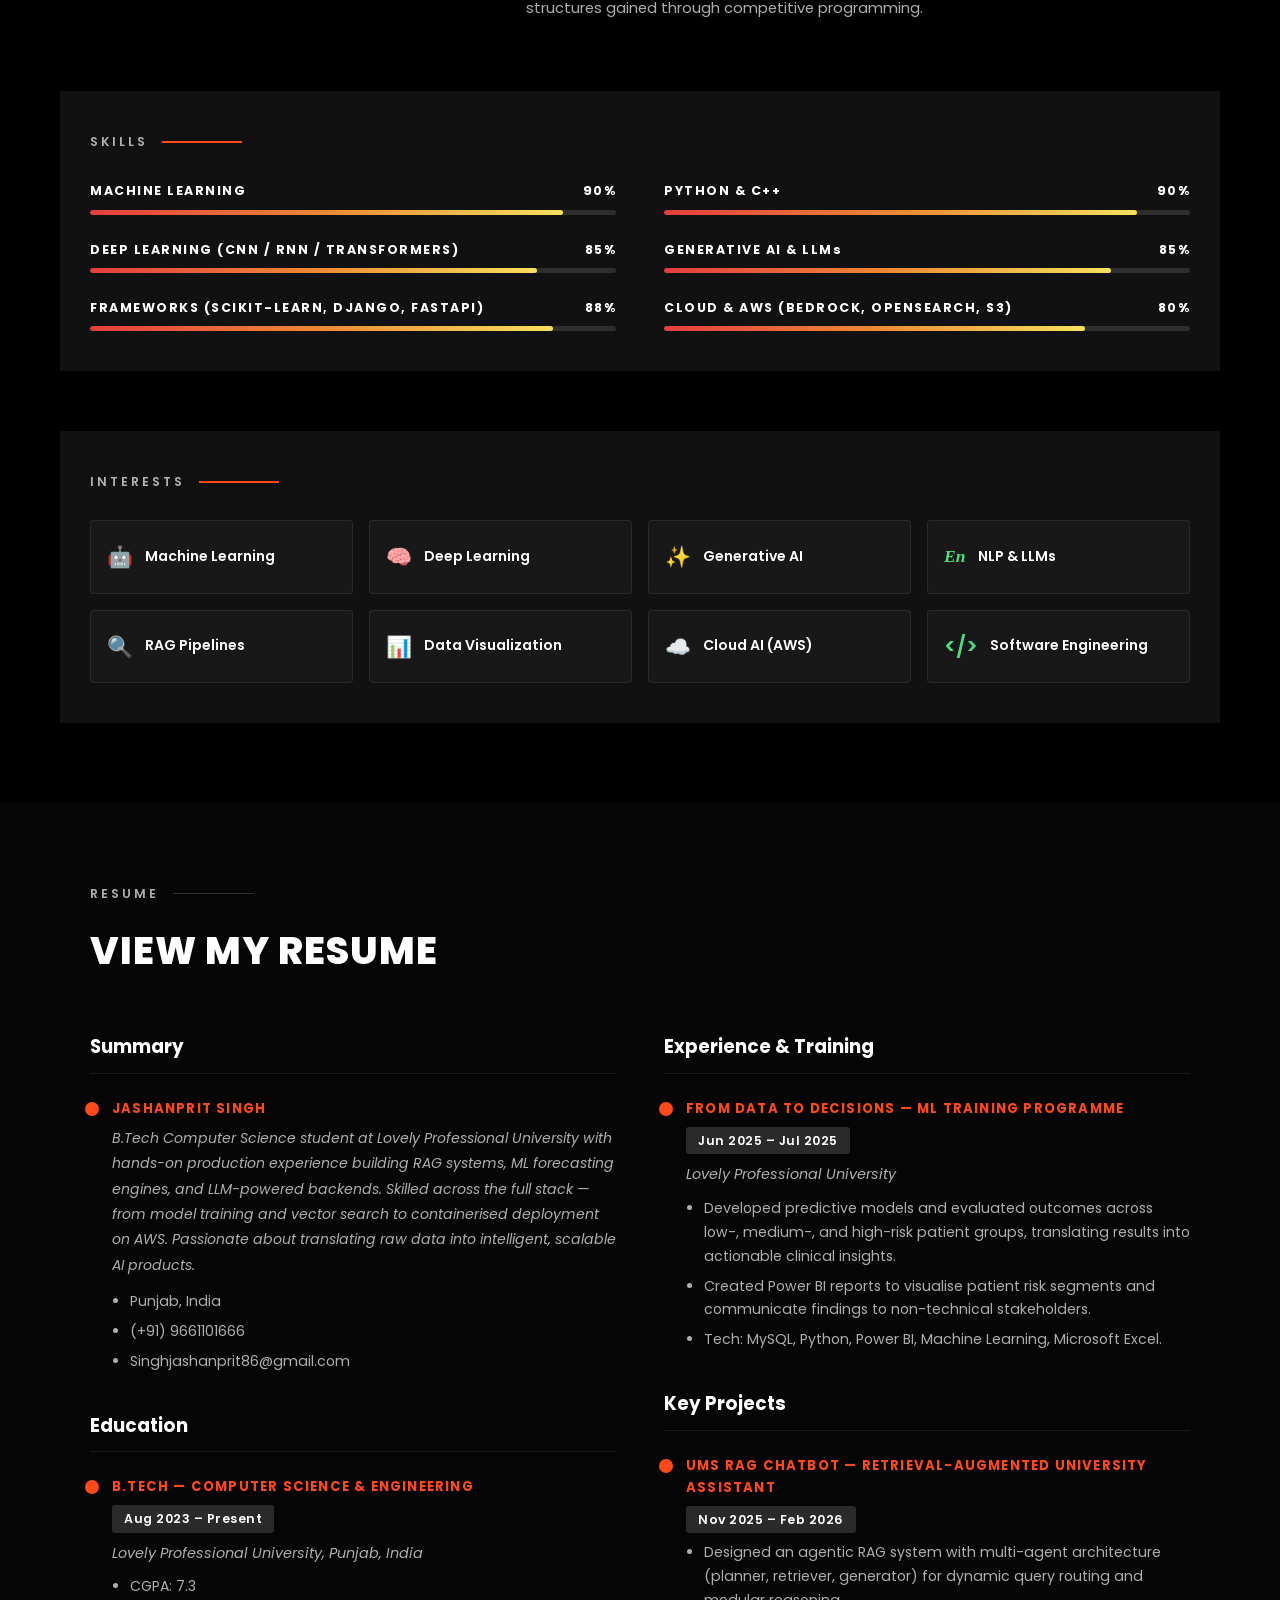
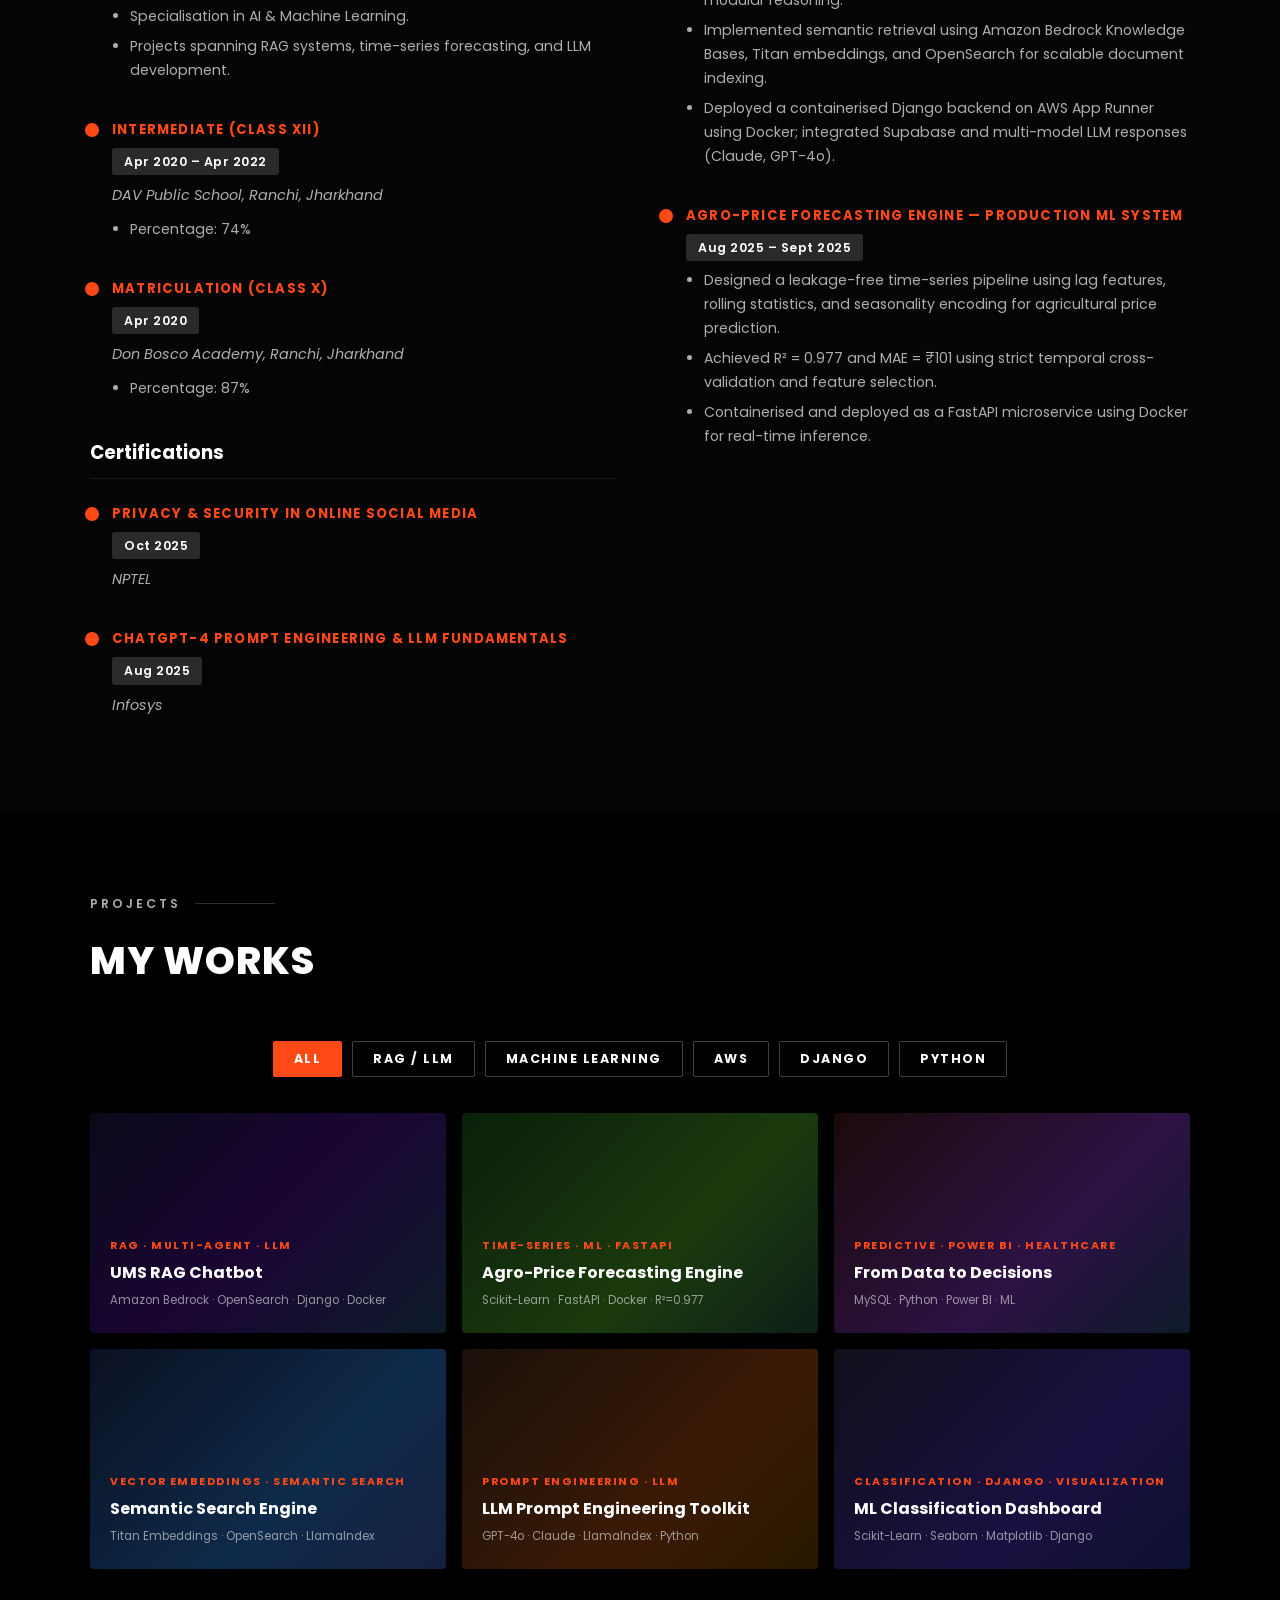
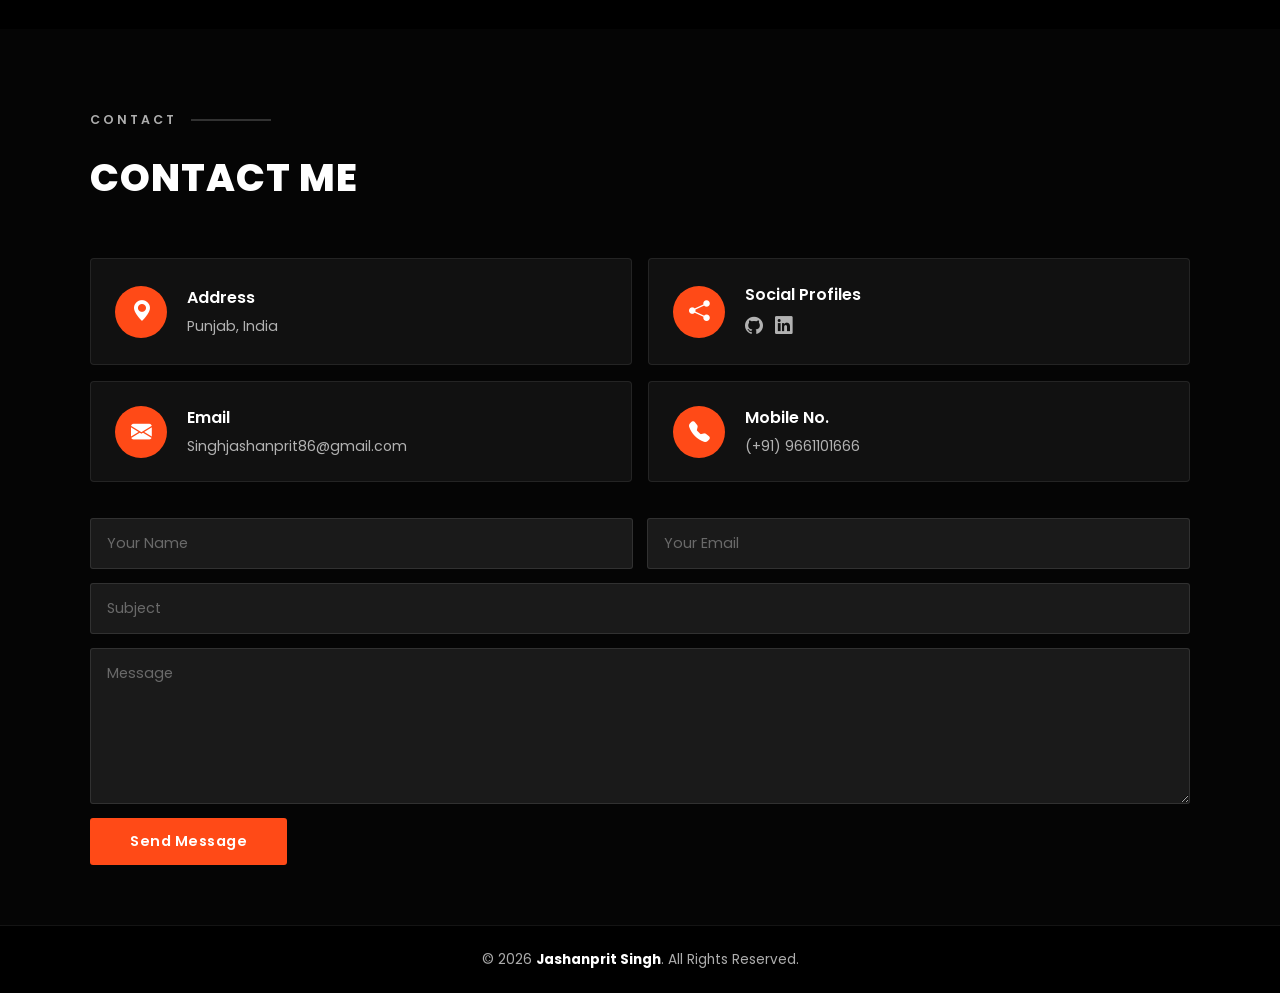
==== commit 4162256b: "changes the urls" ====
--- a/index.html
+++ b/index.html
@@ -1,23 +1,28 @@
 <!DOCTYPE html>
 <html lang="en">
+
 <head>
   <meta charset="UTF-8" />
   <meta name="viewport" content="width=device-width, initial-scale=1.0" />
   <title>Jashanprit Singh - Portfolio</title>
-  <meta name="description" content="Portfolio of Jashanprit Singh — Machine Learning Engineer & Generative AI Developer" />
+  <meta name="description"
+    content="Portfolio of Jashanprit Singh — Machine Learning Engineer & Generative AI Developer" />
   <link rel="icon" type="image/png" href="favicon.png" />
   <link rel="apple-touch-icon" href="favicon.png" />
 
   <!-- Google Fonts -->
   <link rel="preconnect" href="https://fonts.googleapis.com" />
   <link rel="preconnect" href="https://fonts.gstatic.com" crossorigin />
-  <link href="https://fonts.googleapis.com/css2?family=Poppins:wght@300;400;500;600;700&family=Raleway:ital,wght@0,400;0,700;1,700&family=Open+Sans:wght@300;400;600&display=swap" rel="stylesheet" />
+  <link
+    href="https://fonts.googleapis.com/css2?family=Poppins:wght@300;400;500;600;700&family=Raleway:ital,wght@0,400;0,700;1,700&family=Open+Sans:wght@300;400;600&display=swap"
+    rel="stylesheet" />
 
   <!-- Bootstrap Icons -->
   <link rel="stylesheet" href="https://cdn.jsdelivr.net/npm/bootstrap-icons@1.11.3/font/bootstrap-icons.min.css" />
 
   <link rel="stylesheet" href="style.css" />
 </head>
+
 <body>
 
   <!-- ====== NAVBAR ====== -->
@@ -28,11 +33,11 @@
         <i class="bi bi-list"></i>
       </div>
       <ul class="nav-links" id="nav-links">
-        <li><a href="#hero"     class="nav-link active">Home</a></li>
-        <li><a href="#about"    class="nav-link">About</a></li>
-        <li><a href="#resume"   class="nav-link">Resume</a></li>
+        <li><a href="#hero" class="nav-link active">Home</a></li>
+        <li><a href="#about" class="nav-link">About</a></li>
+        <li><a href="#resume" class="nav-link">Resume</a></li>
         <li><a href="#projects" class="nav-link">Projects</a></li>
-        <li><a href="#contact"  class="nav-link">Contact</a></li>
+        <li><a href="#contact" class="nav-link">Contact</a></li>
       </ul>
     </div>
   </nav>
@@ -42,11 +47,12 @@
     <canvas id="particles-canvas"></canvas>
     <div class="hero-content">
       <h1 class="hero-name">Jashanprit Singh</h1>
-      <p class="hero-subtitle">I'm a <span id="typed-text" class="typed-accent"></span><span class="typed-cursor">|</span></p>
-      
+      <p class="hero-subtitle">I'm a <span id="typed-text" class="typed-accent"></span><span
+          class="typed-cursor">|</span></p>
+
       <!-- Hero Nav -->
       <ul class="hero-nav">
-        <li><a href="#hero" class="hero-nav-link active">Home</a></li>
+        <li><a href="#Home" class="hero-nav-link active">Home</a></li>
         <li><a href="#about" class="hero-nav-link">About</a></li>
         <li><a href="#resume" class="hero-nav-link">Resume</a></li>
         <li><a href="#projects" class="hero-nav-link">Projects</a></li>
@@ -54,9 +60,12 @@
       </ul>
 
       <div class="hero-socials">
-        <a href="mailto:Singhjashanprit86@gmail.com" class="social-btn" title="Email"><i class="bi bi-envelope-fill"></i></a>
-        <a href="https://github.com/Jashan-ai-sys" target="_blank" class="social-btn" title="GitHub"><i class="bi bi-github"></i></a>
-        <a href="https://www.linkedin.com/in/jashanprit-singh-/" target="_blank" class="social-btn" title="LinkedIn"><i class="bi bi-linkedin"></i></a>
+        <a href="mailto:Singhjashanprit86@gmail.com" class="social-btn" title="Email"><i
+            class="bi bi-envelope-fill"></i></a>
+        <a href="https://github.com/Jashan-ai-sys" target="_blank" class="social-btn" title="GitHub"><i
+            class="bi bi-github"></i></a>
+        <a href="https://www.linkedin.com/in/jashanprit-singh-/" target="_blank" class="social-btn" title="LinkedIn"><i
+            class="bi bi-linkedin"></i></a>
       </div>
     </div>
   </section>
@@ -69,15 +78,22 @@
         <img src="about-illustration.png" alt="Jashanprit Singh illustration" />
       </div>
       <div class="about-text">
-        <h2 class="about-title"><span class="accent">Machine Learning</span> <span class="accent2">Engineer &amp; Gen-AI Developer</span></h2>
-        <p>Hi, I'm Jashanprit Singh, a Computer Science &amp; Engineering undergraduate at Lovely Professional University specialising in Machine Learning, Deep Learning, and Generative AI systems.</p>
-        <p>Built production RAG pipelines using Amazon Bedrock, LlamaIndex, and vector search — deployed on AWS with Docker and Django.</p>
+        <h2 class="about-title"><span class="accent">Machine Learning</span> <span class="accent2">Engineer &amp; Gen-AI
+            Developer</span></h2>
+        <p>Hi, I'm Jashanprit Singh, a Computer Science &amp; Engineering undergraduate at Lovely Professional
+          University specialising in Machine Learning, Deep Learning, and Generative AI systems.</p>
+        <p>Built production RAG pipelines using Amazon Bedrock, LlamaIndex, and vector search — deployed on AWS with
+          Docker and Django.</p>
         <p>Designed leakage-free time-series forecasting engines achieving R² = 0.977 on real agricultural datasets.</p>
-        <p>Hands-on with the full ML stack: from raw data wrangling (Pandas, NumPy) to model deployment (FastAPI, Docker, AWS App Runner).</p>
+        <p>Hands-on with the full ML stack: from raw data wrangling (Pandas, NumPy) to model deployment (FastAPI,
+          Docker, AWS App Runner).</p>
         <p>Experienced with LLM orchestration, prompt engineering, semantic search, and multi-agent architectures.</p>
-        <p>Strong analytical communicator — translates complex model results into actionable business insights and Power BI dashboards.</p>
-        <p>Certified in LLM fundamentals (Infosys) and online privacy (NPTEL); continuously exploring frontier AI research.</p>
-        <p>Proficient in Python, C++, and C — with a solid grounding in algorithms and data structures gained through competitive programming.</p>
+        <p>Strong analytical communicator — translates complex model results into actionable business insights and Power
+          BI dashboards.</p>
+        <p>Certified in LLM fundamentals (Infosys) and online privacy (NPTEL); continuously exploring frontier AI
+          research.</p>
+        <p>Proficient in Python, C++, and C — with a solid grounding in algorithms and data structures gained through
+          competitive programming.</p>
       </div>
     </div>
 
@@ -86,28 +102,46 @@
       <div class="section-label-small">SKILLS <span class="label-line-red"></span></div>
       <div class="skills-grid">
         <div class="skill-item">
-          <div class="skill-header"><span class="skill-name">MACHINE LEARNING</span><span class="skill-pct">90%</span></div>
-          <div class="skill-bar"><div class="skill-fill" data-width="90"></div></div>
-        </div>
-        <div class="skill-item">
-          <div class="skill-header"><span class="skill-name">PYTHON &amp; C++</span><span class="skill-pct">90%</span></div>
-          <div class="skill-bar"><div class="skill-fill" data-width="90"></div></div>
-        </div>
-        <div class="skill-item">
-          <div class="skill-header"><span class="skill-name">DEEP LEARNING (CNN / RNN / TRANSFORMERS)</span><span class="skill-pct">85%</span></div>
-          <div class="skill-bar"><div class="skill-fill" data-width="85"></div></div>
-        </div>
-        <div class="skill-item">
-          <div class="skill-header"><span class="skill-name">GENERATIVE AI &amp; LLMs</span><span class="skill-pct">85%</span></div>
-          <div class="skill-bar"><div class="skill-fill" data-width="85"></div></div>
-        </div>
-        <div class="skill-item">
-          <div class="skill-header"><span class="skill-name">FRAMEWORKS (SCIKIT-LEARN, DJANGO, FASTAPI)</span><span class="skill-pct">88%</span></div>
-          <div class="skill-bar"><div class="skill-fill" data-width="88"></div></div>
-        </div>
-        <div class="skill-item">
-          <div class="skill-header"><span class="skill-name">CLOUD &amp; AWS (BEDROCK, OPENSEARCH, S3)</span><span class="skill-pct">80%</span></div>
-          <div class="skill-bar"><div class="skill-fill" data-width="80"></div></div>
+          <div class="skill-header"><span class="skill-name">MACHINE LEARNING</span><span class="skill-pct">90%</span>
+          </div>
+          <div class="skill-bar">
+            <div class="skill-fill" data-width="90"></div>
+          </div>
+        </div>
+        <div class="skill-item">
+          <div class="skill-header"><span class="skill-name">PYTHON &amp; C++</span><span class="skill-pct">90%</span>
+          </div>
+          <div class="skill-bar">
+            <div class="skill-fill" data-width="90"></div>
+          </div>
+        </div>
+        <div class="skill-item">
+          <div class="skill-header"><span class="skill-name">DEEP LEARNING (CNN / RNN / TRANSFORMERS)</span><span
+              class="skill-pct">85%</span></div>
+          <div class="skill-bar">
+            <div class="skill-fill" data-width="85"></div>
+          </div>
+        </div>
+        <div class="skill-item">
+          <div class="skill-header"><span class="skill-name">GENERATIVE AI &amp; LLMs</span><span
+              class="skill-pct">85%</span></div>
+          <div class="skill-bar">
+            <div class="skill-fill" data-width="85"></div>
+          </div>
+        </div>
+        <div class="skill-item">
+          <div class="skill-header"><span class="skill-name">FRAMEWORKS (SCIKIT-LEARN, DJANGO, FASTAPI)</span><span
+              class="skill-pct">88%</span></div>
+          <div class="skill-bar">
+            <div class="skill-fill" data-width="88"></div>
+          </div>
+        </div>
+        <div class="skill-item">
+          <div class="skill-header"><span class="skill-name">CLOUD &amp; AWS (BEDROCK, OPENSEARCH, S3)</span><span
+              class="skill-pct">80%</span></div>
+          <div class="skill-bar">
+            <div class="skill-fill" data-width="80"></div>
+          </div>
         </div>
       </div>
     </div>
@@ -116,14 +150,23 @@
     <div class="interests-section">
       <div class="section-label-small">INTERESTS <span class="label-line-red"></span></div>
       <div class="interests-grid">
-        <div class="interest-card"><span class="interest-icon">🤖</span><span class="interest-label">Machine Learning</span></div>
-        <div class="interest-card"><span class="interest-icon">🧠</span><span class="interest-label">Deep Learning</span></div>
-        <div class="interest-card"><span class="interest-icon" style="color:#a78bfa">✨</span><span class="interest-label">Generative AI</span></div>
-        <div class="interest-card"><span class="interest-icon" style="color:#4ade80;font-style:italic;font-family:serif;font-weight:700;font-size:1.1rem">En</span><span class="interest-label">NLP &amp; LLMs</span></div>
-        <div class="interest-card"><span class="interest-icon" style="color:#60a5fa">🔍</span><span class="interest-label">RAG Pipelines</span></div>
-        <div class="interest-card"><span class="interest-icon" style="color:#f87171">📊</span><span class="interest-label">Data Visualization</span></div>
-        <div class="interest-card"><span class="interest-icon" style="color:#fbbf24">☁️</span><span class="interest-label">Cloud AI (AWS)</span></div>
-        <div class="interest-card"><span class="interest-icon" style="color:#4ade80">&lt;/&gt;</span><span class="interest-label">Software Engineering</span></div>
+        <div class="interest-card"><span class="interest-icon">🤖</span><span class="interest-label">Machine
+            Learning</span></div>
+        <div class="interest-card"><span class="interest-icon">🧠</span><span class="interest-label">Deep
+            Learning</span></div>
+        <div class="interest-card"><span class="interest-icon" style="color:#a78bfa">✨</span><span
+            class="interest-label">Generative AI</span></div>
+        <div class="interest-card"><span class="interest-icon"
+            style="color:#4ade80;font-style:italic;font-family:serif;font-weight:700;font-size:1.1rem">En</span><span
+            class="interest-label">NLP &amp; LLMs</span></div>
+        <div class="interest-card"><span class="interest-icon" style="color:#60a5fa">🔍</span><span
+            class="interest-label">RAG Pipelines</span></div>
+        <div class="interest-card"><span class="interest-icon" style="color:#f87171">📊</span><span
+            class="interest-label">Data Visualization</span></div>
+        <div class="interest-card"><span class="interest-icon" style="color:#fbbf24">☁️</span><span
+            class="interest-label">Cloud AI (AWS)</span></div>
+        <div class="interest-card"><span class="interest-icon" style="color:#4ade80">&lt;/&gt;</span><span
+            class="interest-label">Software Engineering</span></div>
       </div>
     </div>
   </section>
@@ -140,7 +183,10 @@
         <div class="resume-item">
           <div class="resume-dot"></div>
           <h4 class="resume-item-title">JASHANPRIT SINGH</h4>
-          <p class="resume-desc italic">B.Tech Computer Science student at Lovely Professional University with hands-on production experience building RAG systems, ML forecasting engines, and LLM-powered backends. Skilled across the full stack — from model training and vector search to containerised deployment on AWS. Passionate about translating raw data into intelligent, scalable AI products.</p>
+          <p class="resume-desc italic">B.Tech Computer Science student at Lovely Professional University with hands-on
+            production experience building RAG systems, ML forecasting engines, and LLM-powered backends. Skilled across
+            the full stack — from model training and vector search to containerised deployment on AWS. Passionate about
+            translating raw data into intelligent, scalable AI products.</p>
           <ul class="resume-list">
             <li>Punjab, India</li>
             <li>(+91) 9661101666</li>
@@ -165,14 +211,18 @@
           <h4 class="resume-item-title">INTERMEDIATE (CLASS XII)</h4>
           <div class="resume-date">Apr 2020 – Apr 2022</div>
           <p class="resume-org italic">DAV Public School, Ranchi, Jharkhand</p>
-          <ul class="resume-list"><li>Percentage: 74%</li></ul>
+          <ul class="resume-list">
+            <li>Percentage: 74%</li>
+          </ul>
         </div>
         <div class="resume-item">
           <div class="resume-dot"></div>
           <h4 class="resume-item-title">MATRICULATION (CLASS X)</h4>
           <div class="resume-date">Apr 2020</div>
           <p class="resume-org italic">Don Bosco Academy, Ranchi, Jharkhand</p>
-          <ul class="resume-list"><li>Percentage: 87%</li></ul>
+          <ul class="resume-list">
+            <li>Percentage: 87%</li>
+          </ul>
         </div>
 
         <h3 class="resume-col-title">Certifications</h3>
@@ -199,8 +249,10 @@
           <div class="resume-date">Jun 2025 – Jul 2025</div>
           <p class="resume-org italic">Lovely Professional University</p>
           <ul class="resume-list">
-            <li>Developed predictive models and evaluated outcomes across low-, medium-, and high-risk patient groups, translating results into actionable clinical insights.</li>
-            <li>Created Power BI reports to visualise patient risk segments and communicate findings to non-technical stakeholders.</li>
+            <li>Developed predictive models and evaluated outcomes across low-, medium-, and high-risk patient groups,
+              translating results into actionable clinical insights.</li>
+            <li>Created Power BI reports to visualise patient risk segments and communicate findings to non-technical
+              stakeholders.</li>
             <li>Tech: MySQL, Python, Power BI, Machine Learning, Microsoft Excel.</li>
           </ul>
         </div>
@@ -211,9 +263,12 @@
           <h4 class="resume-item-title">UMS RAG CHATBOT — RETRIEVAL-AUGMENTED UNIVERSITY ASSISTANT</h4>
           <div class="resume-date">Nov 2025 – Feb 2026</div>
           <ul class="resume-list">
-            <li>Designed an agentic RAG system with multi-agent architecture (planner, retriever, generator) for dynamic query routing and modular reasoning.</li>
-            <li>Implemented semantic retrieval using Amazon Bedrock Knowledge Bases, Titan embeddings, and OpenSearch for scalable document indexing.</li>
-            <li>Deployed a containerised Django backend on AWS App Runner using Docker; integrated Supabase and multi-model LLM responses (Claude, GPT-4o).</li>
+            <li>Designed an agentic RAG system with multi-agent architecture (planner, retriever, generator) for dynamic
+              query routing and modular reasoning.</li>
+            <li>Implemented semantic retrieval using Amazon Bedrock Knowledge Bases, Titan embeddings, and OpenSearch
+              for scalable document indexing.</li>
+            <li>Deployed a containerised Django backend on AWS App Runner using Docker; integrated Supabase and
+              multi-model LLM responses (Claude, GPT-4o).</li>
           </ul>
         </div>
         <div class="resume-item">
@@ -221,7 +276,8 @@
           <h4 class="resume-item-title">AGRO-PRICE FORECASTING ENGINE — PRODUCTION ML SYSTEM</h4>
           <div class="resume-date">Aug 2025 – Sept 2025</div>
           <ul class="resume-list">
-            <li>Designed a leakage-free time-series pipeline using lag features, rolling statistics, and seasonality encoding for agricultural price prediction.</li>
+            <li>Designed a leakage-free time-series pipeline using lag features, rolling statistics, and seasonality
+              encoding for agricultural price prediction.</li>
             <li>Achieved R² = 0.977 and MAE = ₹101 using strict temporal cross-validation and feature selection.</li>
             <li>Containerised and deployed as a FastAPI microservice using Docker for real-time inference.</li>
           </ul>
@@ -253,7 +309,8 @@
           <div class="project-overlay">
             <h3>UMS RAG Chatbot</h3>
             <div class="proj-links">
-              <a href="https://github.com/Jashan-ai-sys" target="_blank" class="project-link" title="GitHub"><i class="bi bi-github"></i></a>
+              <a href="https://github.com/MAVIcVICKY/LPU_RAG.git" target="_blank" class="project-link" title="GitHub"><i
+                  class="bi bi-github"></i></a>
               <a href="#" class="project-link" title="Live Demo"><i class="bi bi-box-arrow-up-right"></i></a>
             </div>
           </div>
@@ -271,7 +328,8 @@
           <div class="project-overlay">
             <h3>Agro-Price Forecasting</h3>
             <div class="proj-links">
-              <a href="https://github.com/Jashan-ai-sys" target="_blank" class="project-link" title="GitHub"><i class="bi bi-github"></i></a>
+              <a href="https://github.com/Jashan-ai-sys/Crop-Market-Price-Predictor.git" target="_blank"
+                class="project-link" title="GitHub"><i class="bi bi-github"></i></a>
             </div>
           </div>
           <div class="proj-inner">
@@ -288,7 +346,8 @@
           <div class="project-overlay">
             <h3>From Data to Decisions</h3>
             <div class="proj-links">
-              <a href="https://github.com/Jashan-ai-sys" target="_blank" class="project-link" title="GitHub"><i class="bi bi-github"></i></a>
+              <a href="https://github.com/Jashan-ai-sys" target="_blank" class="project-link" title="GitHub"><i
+                  class="bi bi-github"></i></a>
             </div>
           </div>
           <div class="proj-inner">
@@ -305,7 +364,8 @@
           <div class="project-overlay">
             <h3>Semantic Search Engine</h3>
             <div class="proj-links">
-              <a href="https://github.com/Jashan-ai-sys" target="_blank" class="project-link" title="GitHub"><i class="bi bi-github"></i></a>
+              <a href="https://github.com/Jashan-ai-sys" target="_blank" class="project-link" title="GitHub"><i
+                  class="bi bi-github"></i></a>
             </div>
           </div>
           <div class="proj-inner">
@@ -322,7 +382,8 @@
           <div class="project-overlay">
             <h3>LLM Prompt Toolkit</h3>
             <div class="proj-links">
-              <a href="https://github.com/Jashan-ai-sys" target="_blank" class="project-link" title="GitHub"><i class="bi bi-github"></i></a>
+              <a href="https://github.com/Jashan-ai-sys" target="_blank" class="project-link" title="GitHub"><i
+                  class="bi bi-github"></i></a>
             </div>
           </div>
           <div class="proj-inner">
@@ -339,7 +400,8 @@
           <div class="project-overlay">
             <h3>ML Classification Dashboard</h3>
             <div class="proj-links">
-              <a href="https://github.com/Jashan-ai-sys" target="_blank" class="project-link" title="GitHub"><i class="bi bi-github"></i></a>
+              <a href="https://github.com/Jashan-ai-sys" target="_blank" class="project-link" title="GitHub"><i
+                  class="bi bi-github"></i></a>
             </div>
           </div>
           <div class="proj-inner">
@@ -408,4 +470,5 @@
 
   <script src="script.js"></script>
 </body>
+
 </html>
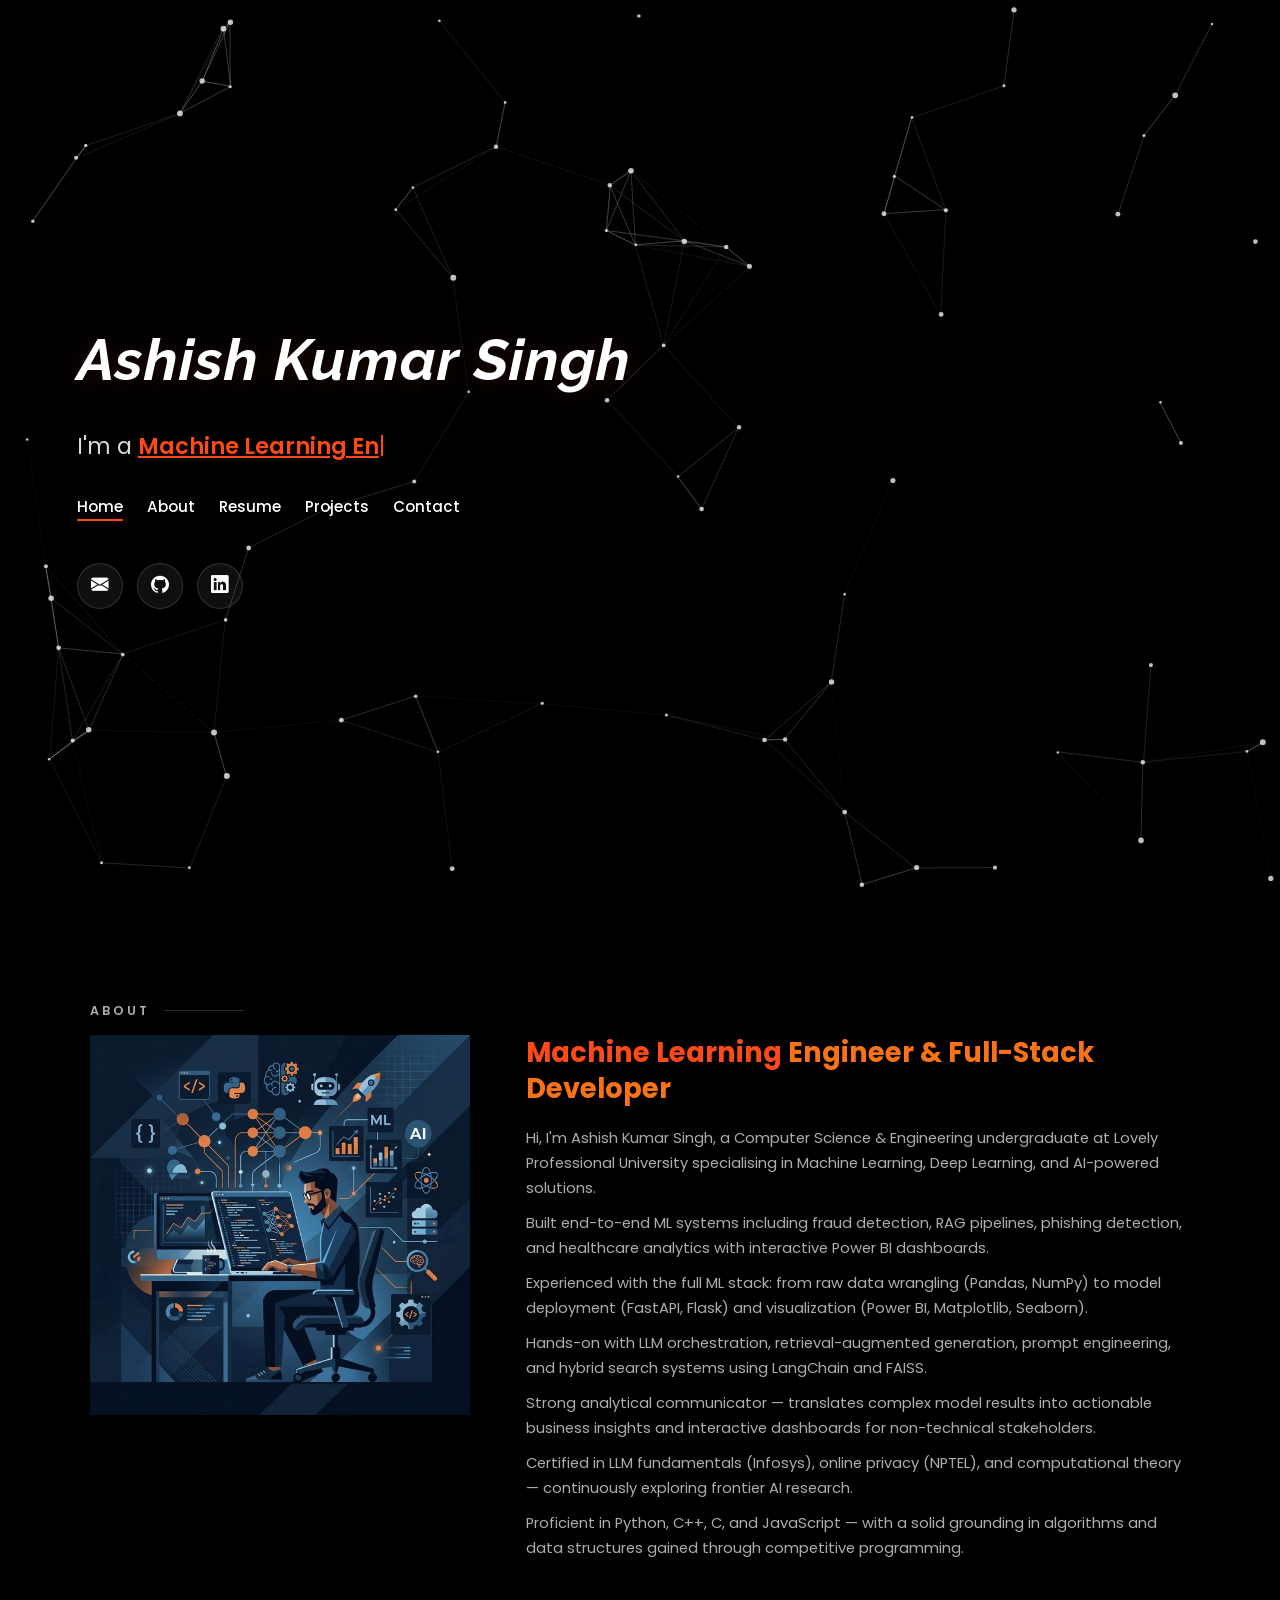
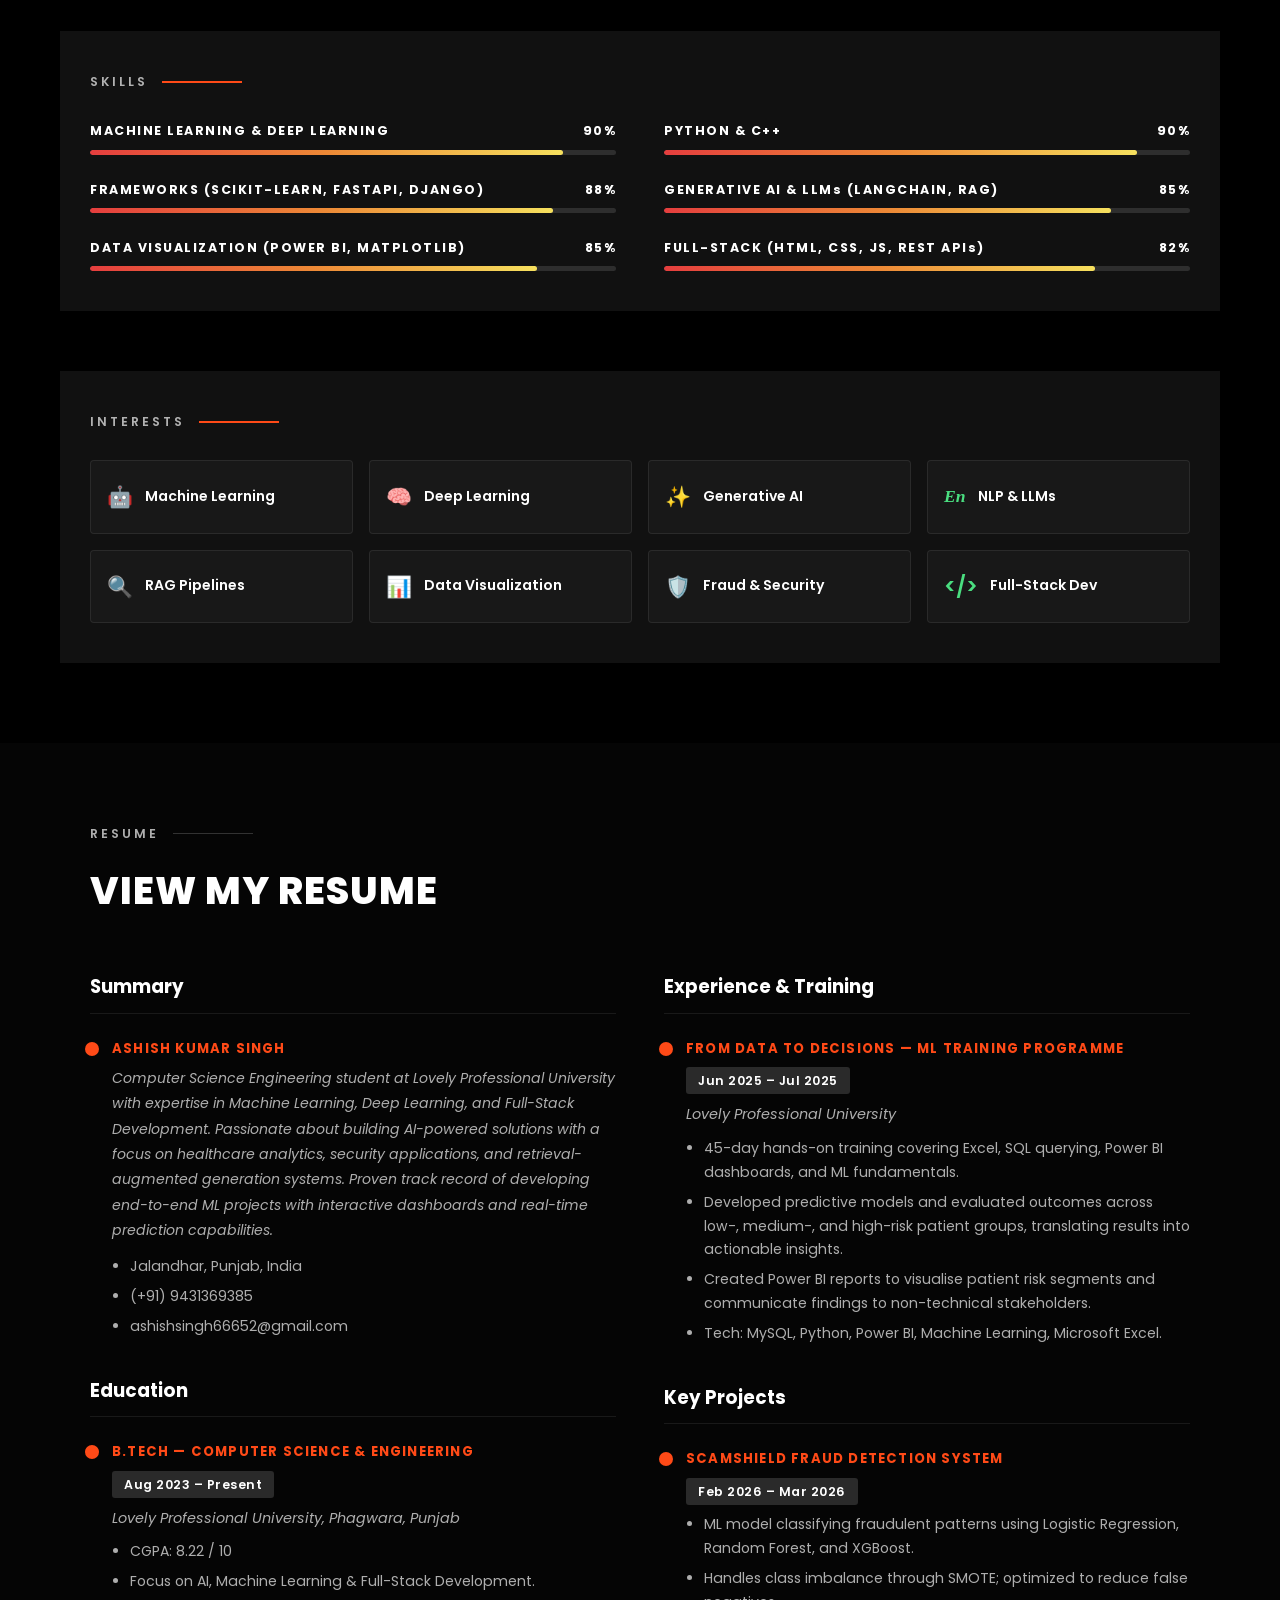
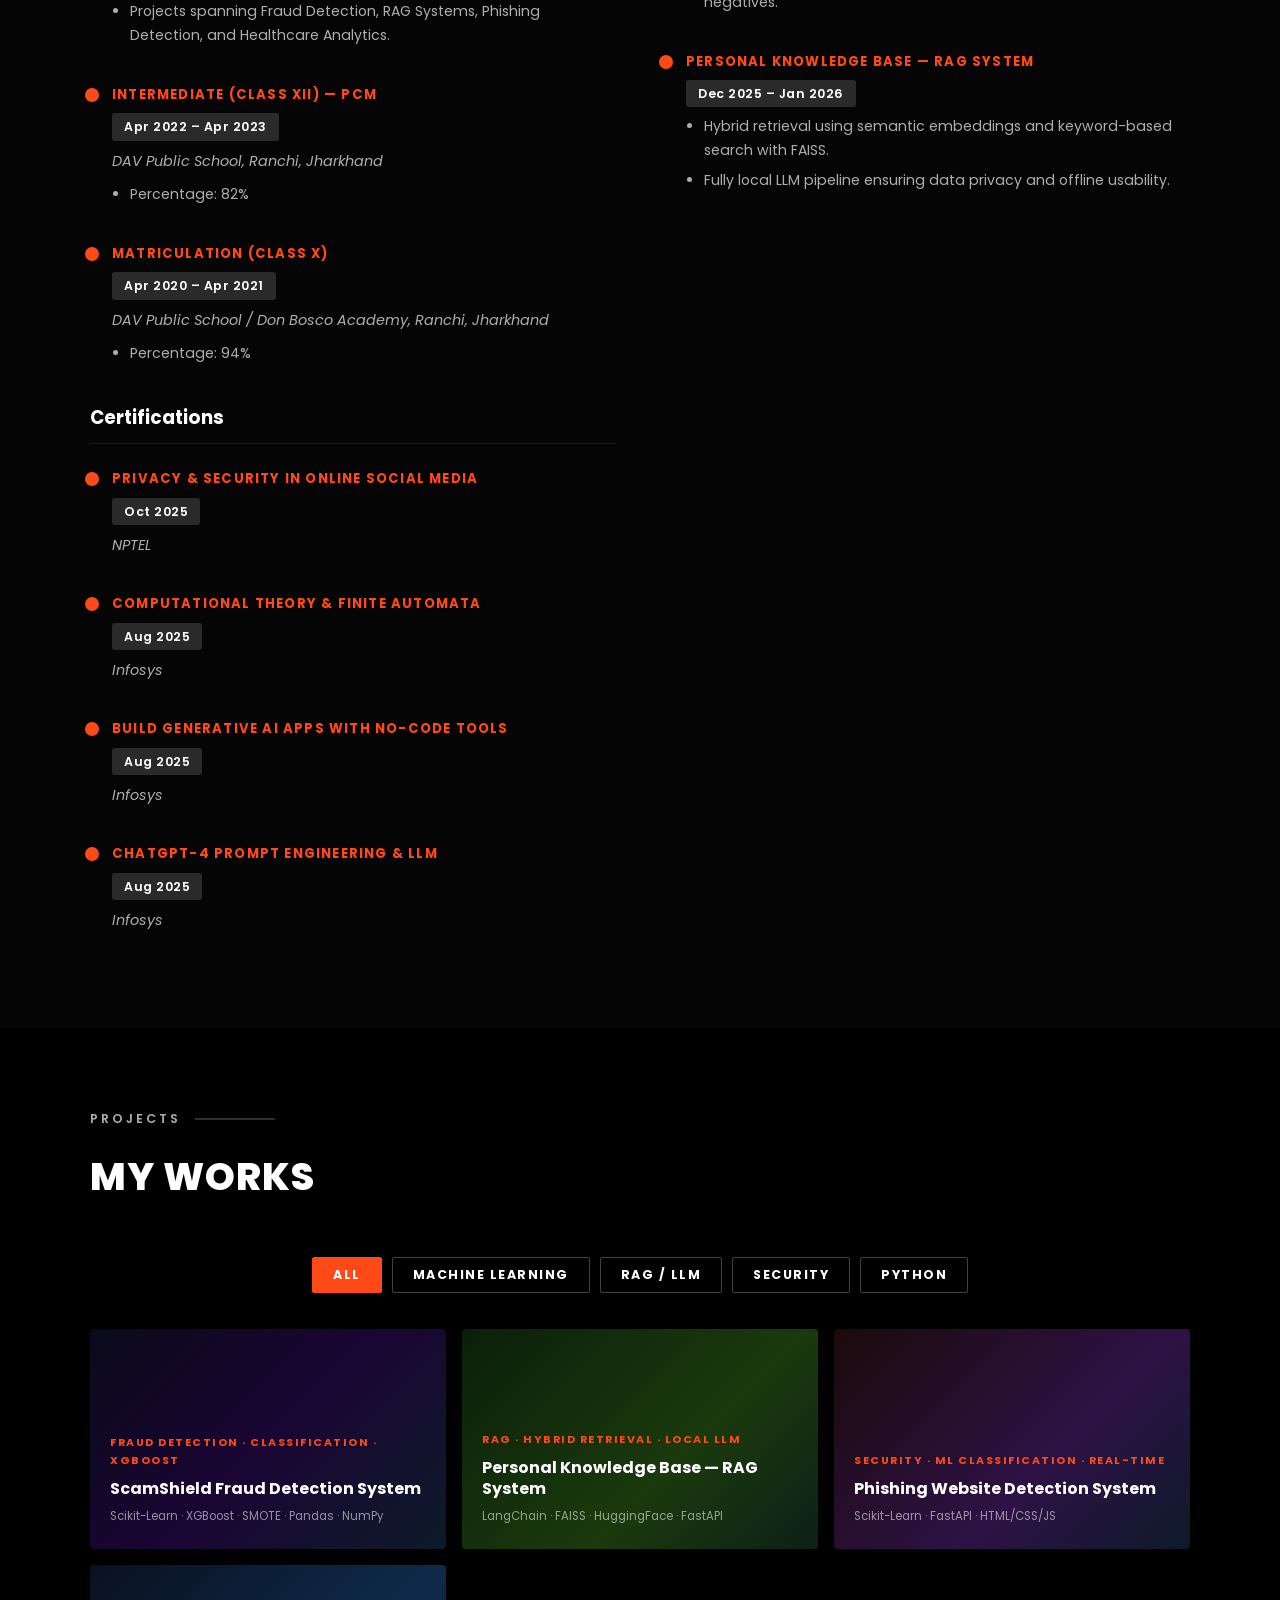
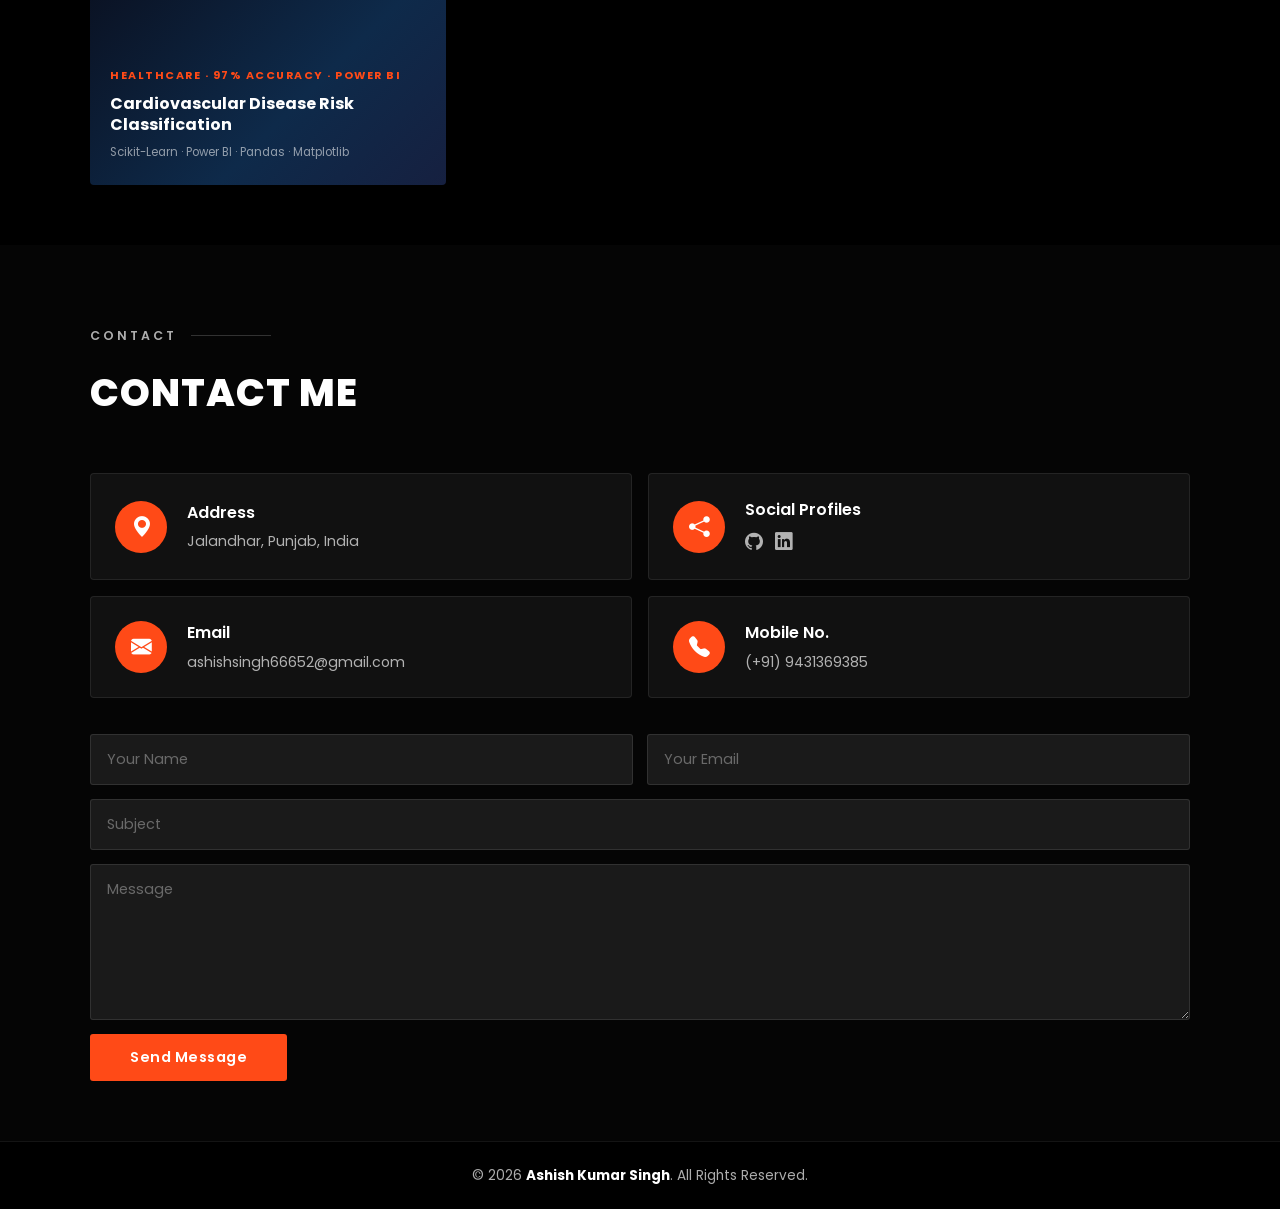
==== commit 3e0bfd17: "Update portfolio with Ashish Kumar Singh's information" ====
--- a/index.html
+++ b/index.html
@@ -4,9 +4,9 @@
 <head>
   <meta charset="UTF-8" />
   <meta name="viewport" content="width=device-width, initial-scale=1.0" />
-  <title>Jashanprit Singh - Portfolio</title>
+  <title>Ashish Kumar Singh - Portfolio</title>
   <meta name="description"
-    content="Portfolio of Jashanprit Singh — Machine Learning Engineer & Generative AI Developer" />
+    content="Portfolio of Ashish Kumar Singh — Machine Learning Engineer, Full-Stack Developer & AI Solutions Builder" />
   <link rel="icon" type="image/png" href="favicon.png" />
   <link rel="apple-touch-icon" href="favicon.png" />
 
@@ -28,7 +28,7 @@
   <!-- ====== NAVBAR ====== -->
   <nav id="navbar">
     <div class="nav-container">
-      <a href="#hero" class="nav-logo">Jashanprit Singh</a>
+      <a href="#hero" class="nav-logo">Ashish Kumar Singh</a>
       <div class="hamburger" id="hamburger" aria-label="Toggle navigation">
         <i class="bi bi-list"></i>
       </div>
@@ -46,13 +46,13 @@
   <section id="hero">
     <canvas id="particles-canvas"></canvas>
     <div class="hero-content">
-      <h1 class="hero-name">Jashanprit Singh</h1>
+      <h1 class="hero-name">Ashish Kumar Singh</h1>
       <p class="hero-subtitle">I'm a <span id="typed-text" class="typed-accent"></span><span
           class="typed-cursor">|</span></p>
 
       <!-- Hero Nav -->
       <ul class="hero-nav">
-        <li><a href="#Home" class="hero-nav-link active">Home</a></li>
+        <li><a href="#hero" class="hero-nav-link active">Home</a></li>
         <li><a href="#about" class="hero-nav-link">About</a></li>
         <li><a href="#resume" class="hero-nav-link">Resume</a></li>
         <li><a href="#projects" class="hero-nav-link">Projects</a></li>
@@ -60,11 +60,11 @@
       </ul>
 
       <div class="hero-socials">
-        <a href="mailto:Singhjashanprit86@gmail.com" class="social-btn" title="Email"><i
+        <a href="mailto:ashishsingh66652@gmail.com" class="social-btn" title="Email"><i
             class="bi bi-envelope-fill"></i></a>
-        <a href="https://github.com/Jashan-ai-sys" target="_blank" class="social-btn" title="GitHub"><i
+        <a href="https://github.com/ashish3120" target="_blank" class="social-btn" title="GitHub"><i
             class="bi bi-github"></i></a>
-        <a href="https://www.linkedin.com/in/jashanprit-singh-/" target="_blank" class="social-btn" title="LinkedIn"><i
+        <a href="https://www.linkedin.com/in/ashish-kumar-singh-71ab60289/" target="_blank" class="social-btn" title="LinkedIn"><i
             class="bi bi-linkedin"></i></a>
       </div>
     </div>
@@ -75,25 +75,25 @@
     <div class="section-label">ABOUT <span class="label-line"></span></div>
     <div class="about-container">
       <div class="about-image">
-        <img src="about-illustration.png" alt="Jashanprit Singh illustration" />
+        <img src="about-illustration.png" alt="Ashish Kumar Singh illustration" />
       </div>
       <div class="about-text">
-        <h2 class="about-title"><span class="accent">Machine Learning</span> <span class="accent2">Engineer &amp; Gen-AI
+        <h2 class="about-title"><span class="accent">Machine Learning</span> <span class="accent2">Engineer &amp; Full-Stack
             Developer</span></h2>
-        <p>Hi, I'm Jashanprit Singh, a Computer Science &amp; Engineering undergraduate at Lovely Professional
-          University specialising in Machine Learning, Deep Learning, and Generative AI systems.</p>
-        <p>Built production RAG pipelines using Amazon Bedrock, LlamaIndex, and vector search — deployed on AWS with
-          Docker and Django.</p>
-        <p>Designed leakage-free time-series forecasting engines achieving R² = 0.977 on real agricultural datasets.</p>
-        <p>Hands-on with the full ML stack: from raw data wrangling (Pandas, NumPy) to model deployment (FastAPI,
-          Docker, AWS App Runner).</p>
-        <p>Experienced with LLM orchestration, prompt engineering, semantic search, and multi-agent architectures.</p>
-        <p>Strong analytical communicator — translates complex model results into actionable business insights and Power
-          BI dashboards.</p>
-        <p>Certified in LLM fundamentals (Infosys) and online privacy (NPTEL); continuously exploring frontier AI
-          research.</p>
-        <p>Proficient in Python, C++, and C — with a solid grounding in algorithms and data structures gained through
-          competitive programming.</p>
+        <p>Hi, I'm Ashish Kumar Singh, a Computer Science &amp; Engineering undergraduate at Lovely Professional
+          University specialising in Machine Learning, Deep Learning, and AI-powered solutions.</p>
+        <p>Built end-to-end ML systems including fraud detection, RAG pipelines, phishing detection, and healthcare
+          analytics with interactive Power BI dashboards.</p>
+        <p>Experienced with the full ML stack: from raw data wrangling (Pandas, NumPy) to model deployment (FastAPI,
+          Flask) and visualization (Power BI, Matplotlib, Seaborn).</p>
+        <p>Hands-on with LLM orchestration, retrieval-augmented generation, prompt engineering, and hybrid search
+          systems using LangChain and FAISS.</p>
+        <p>Strong analytical communicator — translates complex model results into actionable business insights and
+          interactive dashboards for non-technical stakeholders.</p>
+        <p>Certified in LLM fundamentals (Infosys), online privacy (NPTEL), and computational theory — continuously
+          exploring frontier AI research.</p>
+        <p>Proficient in Python, C++, C, and JavaScript — with a solid grounding in algorithms and data structures gained
+          through competitive programming.</p>
       </div>
     </div>
 
@@ -102,7 +102,7 @@
       <div class="section-label-small">SKILLS <span class="label-line-red"></span></div>
       <div class="skills-grid">
         <div class="skill-item">
-          <div class="skill-header"><span class="skill-name">MACHINE LEARNING</span><span class="skill-pct">90%</span>
+          <div class="skill-header"><span class="skill-name">MACHINE LEARNING &amp; DEEP LEARNING</span><span class="skill-pct">90%</span>
           </div>
           <div class="skill-bar">
             <div class="skill-fill" data-width="90"></div>
@@ -116,31 +116,31 @@
           </div>
         </div>
         <div class="skill-item">
-          <div class="skill-header"><span class="skill-name">DEEP LEARNING (CNN / RNN / TRANSFORMERS)</span><span
+          <div class="skill-header"><span class="skill-name">FRAMEWORKS (SCIKIT-LEARN, FASTAPI, DJANGO)</span><span
+              class="skill-pct">88%</span></div>
+          <div class="skill-bar">
+            <div class="skill-fill" data-width="88"></div>
+          </div>
+        </div>
+        <div class="skill-item">
+          <div class="skill-header"><span class="skill-name">GENERATIVE AI &amp; LLMs (LANGCHAIN, RAG)</span><span
               class="skill-pct">85%</span></div>
           <div class="skill-bar">
             <div class="skill-fill" data-width="85"></div>
           </div>
         </div>
         <div class="skill-item">
-          <div class="skill-header"><span class="skill-name">GENERATIVE AI &amp; LLMs</span><span
+          <div class="skill-header"><span class="skill-name">DATA VISUALIZATION (POWER BI, MATPLOTLIB)</span><span
               class="skill-pct">85%</span></div>
           <div class="skill-bar">
             <div class="skill-fill" data-width="85"></div>
           </div>
         </div>
         <div class="skill-item">
-          <div class="skill-header"><span class="skill-name">FRAMEWORKS (SCIKIT-LEARN, DJANGO, FASTAPI)</span><span
-              class="skill-pct">88%</span></div>
-          <div class="skill-bar">
-            <div class="skill-fill" data-width="88"></div>
-          </div>
-        </div>
-        <div class="skill-item">
-          <div class="skill-header"><span class="skill-name">CLOUD &amp; AWS (BEDROCK, OPENSEARCH, S3)</span><span
-              class="skill-pct">80%</span></div>
-          <div class="skill-bar">
-            <div class="skill-fill" data-width="80"></div>
+          <div class="skill-header"><span class="skill-name">FULL-STACK (HTML, CSS, JS, REST APIs)</span><span
+              class="skill-pct">82%</span></div>
+          <div class="skill-bar">
+            <div class="skill-fill" data-width="82"></div>
           </div>
         </div>
       </div>
@@ -163,10 +163,10 @@
             class="interest-label">RAG Pipelines</span></div>
         <div class="interest-card"><span class="interest-icon" style="color:#f87171">📊</span><span
             class="interest-label">Data Visualization</span></div>
-        <div class="interest-card"><span class="interest-icon" style="color:#fbbf24">☁️</span><span
-            class="interest-label">Cloud AI (AWS)</span></div>
+        <div class="interest-card"><span class="interest-icon" style="color:#fbbf24">🛡️</span><span
+            class="interest-label">Fraud &amp; Security</span></div>
         <div class="interest-card"><span class="interest-icon" style="color:#4ade80">&lt;/&gt;</span><span
-            class="interest-label">Software Engineering</span></div>
+            class="interest-label">Full-Stack Dev</span></div>
       </div>
     </div>
   </section>
@@ -182,15 +182,16 @@
         <h3 class="resume-col-title">Summary</h3>
         <div class="resume-item">
           <div class="resume-dot"></div>
-          <h4 class="resume-item-title">JASHANPRIT SINGH</h4>
-          <p class="resume-desc italic">B.Tech Computer Science student at Lovely Professional University with hands-on
-            production experience building RAG systems, ML forecasting engines, and LLM-powered backends. Skilled across
-            the full stack — from model training and vector search to containerised deployment on AWS. Passionate about
-            translating raw data into intelligent, scalable AI products.</p>
-          <ul class="resume-list">
-            <li>Punjab, India</li>
-            <li>(+91) 9661101666</li>
-            <li>Singhjashanprit86@gmail.com</li>
+          <h4 class="resume-item-title">ASHISH KUMAR SINGH</h4>
+          <p class="resume-desc italic">Computer Science Engineering student at Lovely Professional University with
+            expertise in Machine Learning, Deep Learning, and Full-Stack Development. Passionate about building
+            AI-powered solutions with a focus on healthcare analytics, security applications, and retrieval-augmented
+            generation systems. Proven track record of developing end-to-end ML projects with interactive dashboards
+            and real-time prediction capabilities.</p>
+          <ul class="resume-list">
+            <li>Jalandhar, Punjab, India</li>
+            <li>(+91) 9431369385</li>
+            <li>ashishsingh66652@gmail.com</li>
           </ul>
         </div>
 
@@ -199,29 +200,29 @@
           <div class="resume-dot"></div>
           <h4 class="resume-item-title">B.TECH — COMPUTER SCIENCE &amp; ENGINEERING</h4>
           <div class="resume-date">Aug 2023 – Present</div>
-          <p class="resume-org italic">Lovely Professional University, Punjab, India</p>
-          <ul class="resume-list">
-            <li>CGPA: 7.3</li>
-            <li>Specialisation in AI &amp; Machine Learning.</li>
-            <li>Projects spanning RAG systems, time-series forecasting, and LLM development.</li>
-          </ul>
-        </div>
-        <div class="resume-item">
-          <div class="resume-dot"></div>
-          <h4 class="resume-item-title">INTERMEDIATE (CLASS XII)</h4>
-          <div class="resume-date">Apr 2020 – Apr 2022</div>
+          <p class="resume-org italic">Lovely Professional University, Phagwara, Punjab</p>
+          <ul class="resume-list">
+            <li>CGPA: 8.22 / 10</li>
+            <li>Focus on AI, Machine Learning &amp; Full-Stack Development.</li>
+            <li>Projects spanning Fraud Detection, RAG Systems, Phishing Detection, and Healthcare Analytics.</li>
+          </ul>
+        </div>
+        <div class="resume-item">
+          <div class="resume-dot"></div>
+          <h4 class="resume-item-title">INTERMEDIATE (CLASS XII) — PCM</h4>
+          <div class="resume-date">Apr 2022 – Apr 2023</div>
           <p class="resume-org italic">DAV Public School, Ranchi, Jharkhand</p>
           <ul class="resume-list">
-            <li>Percentage: 74%</li>
+            <li>Percentage: 82%</li>
           </ul>
         </div>
         <div class="resume-item">
           <div class="resume-dot"></div>
           <h4 class="resume-item-title">MATRICULATION (CLASS X)</h4>
-          <div class="resume-date">Apr 2020</div>
-          <p class="resume-org italic">Don Bosco Academy, Ranchi, Jharkhand</p>
-          <ul class="resume-list">
-            <li>Percentage: 87%</li>
+          <div class="resume-date">Apr 2020 – Apr 2021</div>
+          <p class="resume-org italic">DAV Public School / Don Bosco Academy, Ranchi, Jharkhand</p>
+          <ul class="resume-list">
+            <li>Percentage: 94%</li>
           </ul>
         </div>
 
@@ -234,7 +235,19 @@
         </div>
         <div class="resume-item">
           <div class="resume-dot"></div>
-          <h4 class="resume-item-title">CHATGPT-4 PROMPT ENGINEERING &amp; LLM FUNDAMENTALS</h4>
+          <h4 class="resume-item-title">COMPUTATIONAL THEORY &amp; FINITE AUTOMATA</h4>
+          <div class="resume-date">Aug 2025</div>
+          <p class="resume-org italic">Infosys</p>
+        </div>
+        <div class="resume-item">
+          <div class="resume-dot"></div>
+          <h4 class="resume-item-title">BUILD GENERATIVE AI APPS WITH NO-CODE TOOLS</h4>
+          <div class="resume-date">Aug 2025</div>
+          <p class="resume-org italic">Infosys</p>
+        </div>
+        <div class="resume-item">
+          <div class="resume-dot"></div>
+          <h4 class="resume-item-title">CHATGPT-4 PROMPT ENGINEERING &amp; LLM</h4>
           <div class="resume-date">Aug 2025</div>
           <p class="resume-org italic">Infosys</p>
         </div>
@@ -249,37 +262,33 @@
           <div class="resume-date">Jun 2025 – Jul 2025</div>
           <p class="resume-org italic">Lovely Professional University</p>
           <ul class="resume-list">
+            <li>45-day hands-on training covering Excel, SQL querying, Power BI dashboards, and ML fundamentals.</li>
             <li>Developed predictive models and evaluated outcomes across low-, medium-, and high-risk patient groups,
-              translating results into actionable clinical insights.</li>
+              translating results into actionable insights.</li>
             <li>Created Power BI reports to visualise patient risk segments and communicate findings to non-technical
               stakeholders.</li>
             <li>Tech: MySQL, Python, Power BI, Machine Learning, Microsoft Excel.</li>
           </ul>
         </div>
 
+
         <h3 class="resume-col-title">Key Projects</h3>
         <div class="resume-item">
           <div class="resume-dot"></div>
-          <h4 class="resume-item-title">UMS RAG CHATBOT — RETRIEVAL-AUGMENTED UNIVERSITY ASSISTANT</h4>
-          <div class="resume-date">Nov 2025 – Feb 2026</div>
-          <ul class="resume-list">
-            <li>Designed an agentic RAG system with multi-agent architecture (planner, retriever, generator) for dynamic
-              query routing and modular reasoning.</li>
-            <li>Implemented semantic retrieval using Amazon Bedrock Knowledge Bases, Titan embeddings, and OpenSearch
-              for scalable document indexing.</li>
-            <li>Deployed a containerised Django backend on AWS App Runner using Docker; integrated Supabase and
-              multi-model LLM responses (Claude, GPT-4o).</li>
-          </ul>
-        </div>
-        <div class="resume-item">
-          <div class="resume-dot"></div>
-          <h4 class="resume-item-title">AGRO-PRICE FORECASTING ENGINE — PRODUCTION ML SYSTEM</h4>
-          <div class="resume-date">Aug 2025 – Sept 2025</div>
-          <ul class="resume-list">
-            <li>Designed a leakage-free time-series pipeline using lag features, rolling statistics, and seasonality
-              encoding for agricultural price prediction.</li>
-            <li>Achieved R² = 0.977 and MAE = ₹101 using strict temporal cross-validation and feature selection.</li>
-            <li>Containerised and deployed as a FastAPI microservice using Docker for real-time inference.</li>
+          <h4 class="resume-item-title">SCAMSHIELD FRAUD DETECTION SYSTEM</h4>
+          <div class="resume-date">Feb 2026 – Mar 2026</div>
+          <ul class="resume-list">
+            <li>ML model classifying fraudulent patterns using Logistic Regression, Random Forest, and XGBoost.</li>
+            <li>Handles class imbalance through SMOTE; optimized to reduce false negatives.</li>
+          </ul>
+        </div>
+        <div class="resume-item">
+          <div class="resume-dot"></div>
+          <h4 class="resume-item-title">PERSONAL KNOWLEDGE BASE — RAG SYSTEM</h4>
+          <div class="resume-date">Dec 2025 – Jan 2026</div>
+          <ul class="resume-list">
+            <li>Hybrid retrieval using semantic embeddings and keyword-based search with FAISS.</li>
+            <li>Fully local LLM pipeline ensuring data privacy and offline usability.</li>
           </ul>
         </div>
       </div>
@@ -294,123 +303,88 @@
 
     <div class="project-filters">
       <button class="filter-btn active" data-filter="all">ALL</button>
+      <button class="filter-btn" data-filter="ml">MACHINE LEARNING</button>
       <button class="filter-btn" data-filter="rag">RAG / LLM</button>
-      <button class="filter-btn" data-filter="ml">MACHINE LEARNING</button>
-      <button class="filter-btn" data-filter="aws">AWS</button>
-      <button class="filter-btn" data-filter="django">DJANGO</button>
+      <button class="filter-btn" data-filter="security">SECURITY</button>
+
       <button class="filter-btn" data-filter="python">PYTHON</button>
     </div>
 
     <div class="projects-grid" id="projects-grid">
 
-      <!-- Project 1 -->
-      <div class="project-card" data-category="rag aws django">
+      <!-- Project 1 — ScamShield -->
+      <div class="project-card" data-category="ml security python">
         <div class="project-img proj-rag">
           <div class="project-overlay">
-            <h3>UMS RAG Chatbot</h3>
+            <h3>ScamShield Fraud Detection</h3>
             <div class="proj-links">
-              <a href="https://github.com/MAVIcVICKY/LPU_RAG.git" target="_blank" class="project-link" title="GitHub"><i
+              <a href="https://github.com/ashish3120/ScamShield-Fraud-Detection" target="_blank" class="project-link" title="GitHub"><i
                   class="bi bi-github"></i></a>
-              <a href="#" class="project-link" title="Live Demo"><i class="bi bi-box-arrow-up-right"></i></a>
             </div>
           </div>
           <div class="proj-inner">
-            <div class="proj-tag">RAG · Multi-Agent · LLM</div>
-            <div class="proj-title-card">UMS RAG Chatbot</div>
-            <div class="proj-tech">Amazon Bedrock · OpenSearch · Django · Docker</div>
-          </div>
-        </div>
-      </div>
-
-      <!-- Project 2 -->
-      <div class="project-card" data-category="ml python">
+            <div class="proj-tag">Fraud Detection · Classification · XGBoost</div>
+            <div class="proj-title-card">ScamShield Fraud Detection System</div>
+            <div class="proj-tech">Scikit-Learn · XGBoost · SMOTE · Pandas · NumPy</div>
+          </div>
+        </div>
+      </div>
+
+      <!-- Project 2 — RAG Knowledge Base -->
+      <div class="project-card" data-category="rag python">
         <div class="project-img proj-agro">
           <div class="project-overlay">
-            <h3>Agro-Price Forecasting</h3>
+            <h3>Personal Knowledge Base (RAG)</h3>
             <div class="proj-links">
-              <a href="https://github.com/Jashan-ai-sys/Crop-Market-Price-Predictor.git" target="_blank"
+              <a href="https://github.com/ashish3120/Personal-Knowledge-Base-RAG" target="_blank"
                 class="project-link" title="GitHub"><i class="bi bi-github"></i></a>
             </div>
           </div>
           <div class="proj-inner">
-            <div class="proj-tag">Time-Series · ML · FastAPI</div>
-            <div class="proj-title-card">Agro-Price Forecasting Engine</div>
-            <div class="proj-tech">Scikit-Learn · FastAPI · Docker · R²=0.977</div>
-          </div>
-        </div>
-      </div>
-
-      <!-- Project 3 -->
-      <div class="project-card" data-category="ml python">
+            <div class="proj-tag">RAG · Hybrid Retrieval · Local LLM</div>
+            <div class="proj-title-card">Personal Knowledge Base — RAG System</div>
+            <div class="proj-tech">LangChain · FAISS · HuggingFace · FastAPI</div>
+          </div>
+        </div>
+      </div>
+
+      <!-- Project 3 — Phishing Detection -->
+      <div class="project-card" data-category="ml security python">
         <div class="project-img proj-health">
           <div class="project-overlay">
-            <h3>From Data to Decisions</h3>
+            <h3>Phishing Website Detection</h3>
             <div class="proj-links">
-              <a href="https://github.com/Jashan-ai-sys" target="_blank" class="project-link" title="GitHub"><i
+              <a href="https://github.com/ashish3120/Phishing-Website-Detection" target="_blank" class="project-link" title="GitHub"><i
                   class="bi bi-github"></i></a>
             </div>
           </div>
           <div class="proj-inner">
-            <div class="proj-tag">Predictive · Power BI · Healthcare</div>
-            <div class="proj-title-card">From Data to Decisions</div>
-            <div class="proj-tech">MySQL · Python · Power BI · ML</div>
-          </div>
-        </div>
-      </div>
-
-      <!-- Project 4 — Semantic Search -->
-      <div class="project-card" data-category="rag aws ml">
+            <div class="proj-tag">Security · ML Classification · Real-time</div>
+            <div class="proj-title-card">Phishing Website Detection System</div>
+            <div class="proj-tech">Scikit-Learn · FastAPI · HTML/CSS/JS</div>
+          </div>
+        </div>
+      </div>
+
+      <!-- Project 4 — Cardiovascular Risk -->
+      <div class="project-card" data-category="ml python">
         <div class="project-img proj-search">
           <div class="project-overlay">
-            <h3>Semantic Search Engine</h3>
+            <h3>Cardiovascular Disease Risk</h3>
             <div class="proj-links">
-              <a href="https://github.com/Jashan-ai-sys" target="_blank" class="project-link" title="GitHub"><i
+              <a href="https://github.com/ashish3120/Patient-Risk-Dashboard" target="_blank" class="project-link" title="GitHub"><i
                   class="bi bi-github"></i></a>
             </div>
           </div>
           <div class="proj-inner">
-            <div class="proj-tag">Vector Embeddings · Semantic Search</div>
-            <div class="proj-title-card">Semantic Search Engine</div>
-            <div class="proj-tech">Titan Embeddings · OpenSearch · LlamaIndex</div>
-          </div>
-        </div>
-      </div>
-
-      <!-- Project 5 — Prompt Engineering Toolkit -->
-      <div class="project-card" data-category="rag python">
-        <div class="project-img proj-prompt">
-          <div class="project-overlay">
-            <h3>LLM Prompt Toolkit</h3>
-            <div class="proj-links">
-              <a href="https://github.com/Jashan-ai-sys" target="_blank" class="project-link" title="GitHub"><i
-                  class="bi bi-github"></i></a>
-            </div>
-          </div>
-          <div class="proj-inner">
-            <div class="proj-tag">Prompt Engineering · LLM</div>
-            <div class="proj-title-card">LLM Prompt Engineering Toolkit</div>
-            <div class="proj-tech">GPT-4o · Claude · LlamaIndex · Python</div>
-          </div>
-        </div>
-      </div>
-
-      <!-- Project 6 — ML Classification -->
-      <div class="project-card" data-category="ml python django">
-        <div class="project-img proj-classify">
-          <div class="project-overlay">
-            <h3>ML Classification Dashboard</h3>
-            <div class="proj-links">
-              <a href="https://github.com/Jashan-ai-sys" target="_blank" class="project-link" title="GitHub"><i
-                  class="bi bi-github"></i></a>
-            </div>
-          </div>
-          <div class="proj-inner">
-            <div class="proj-tag">Classification · Django · Visualization</div>
-            <div class="proj-title-card">ML Classification Dashboard</div>
-            <div class="proj-tech">Scikit-Learn · Seaborn · Matplotlib · Django</div>
-          </div>
-        </div>
-      </div>
+            <div class="proj-tag">Healthcare · 97% Accuracy · Power BI</div>
+            <div class="proj-title-card">Cardiovascular Disease Risk Classification</div>
+            <div class="proj-tech">Scikit-Learn · Power BI · Pandas · Matplotlib</div>
+          </div>
+        </div>
+      </div>
+
+
 
     </div>
   </section>
@@ -424,7 +398,7 @@
         <div class="contact-icon-wrap"><i class="bi bi-geo-alt-fill"></i></div>
         <div>
           <h4 class="contact-info-title">Address</h4>
-          <p>Punjab, India</p>
+          <p>Jalandhar, Punjab, India</p>
         </div>
       </div>
       <div class="contact-info-card">
@@ -432,8 +406,8 @@
         <div>
           <h4 class="contact-info-title">Social Profiles</h4>
           <div class="contact-socials">
-            <a href="https://github.com/Jashan-ai-sys" target="_blank"><i class="bi bi-github"></i></a>
-            <a href="https://www.linkedin.com/in/jashanprit-singh-/" target="_blank"><i class="bi bi-linkedin"></i></a>
+            <a href="https://github.com/ashish3120" target="_blank"><i class="bi bi-github"></i></a>
+            <a href="https://www.linkedin.com/in/ashish-kumar-singh-71ab60289/" target="_blank"><i class="bi bi-linkedin"></i></a>
           </div>
         </div>
       </div>
@@ -441,14 +415,14 @@
         <div class="contact-icon-wrap"><i class="bi bi-envelope-fill"></i></div>
         <div>
           <h4 class="contact-info-title">Email</h4>
-          <p>Singhjashanprit86@gmail.com</p>
+          <p>ashishsingh66652@gmail.com</p>
         </div>
       </div>
       <div class="contact-info-card">
         <div class="contact-icon-wrap"><i class="bi bi-telephone-fill"></i></div>
         <div>
           <h4 class="contact-info-title">Mobile No.</h4>
-          <p>(+91) 9661101666</p>
+          <p>(+91) 9431369385</p>
         </div>
       </div>
     </div>
@@ -465,7 +439,7 @@
 
   <!-- Footer -->
   <footer>
-    <p>© 2026 <strong>Jashanprit Singh</strong>. All Rights Reserved.</p>
+    <p>&copy; 2026 <strong>Ashish Kumar Singh</strong>. All Rights Reserved.</p>
   </footer>
 
   <script src="script.js"></script>
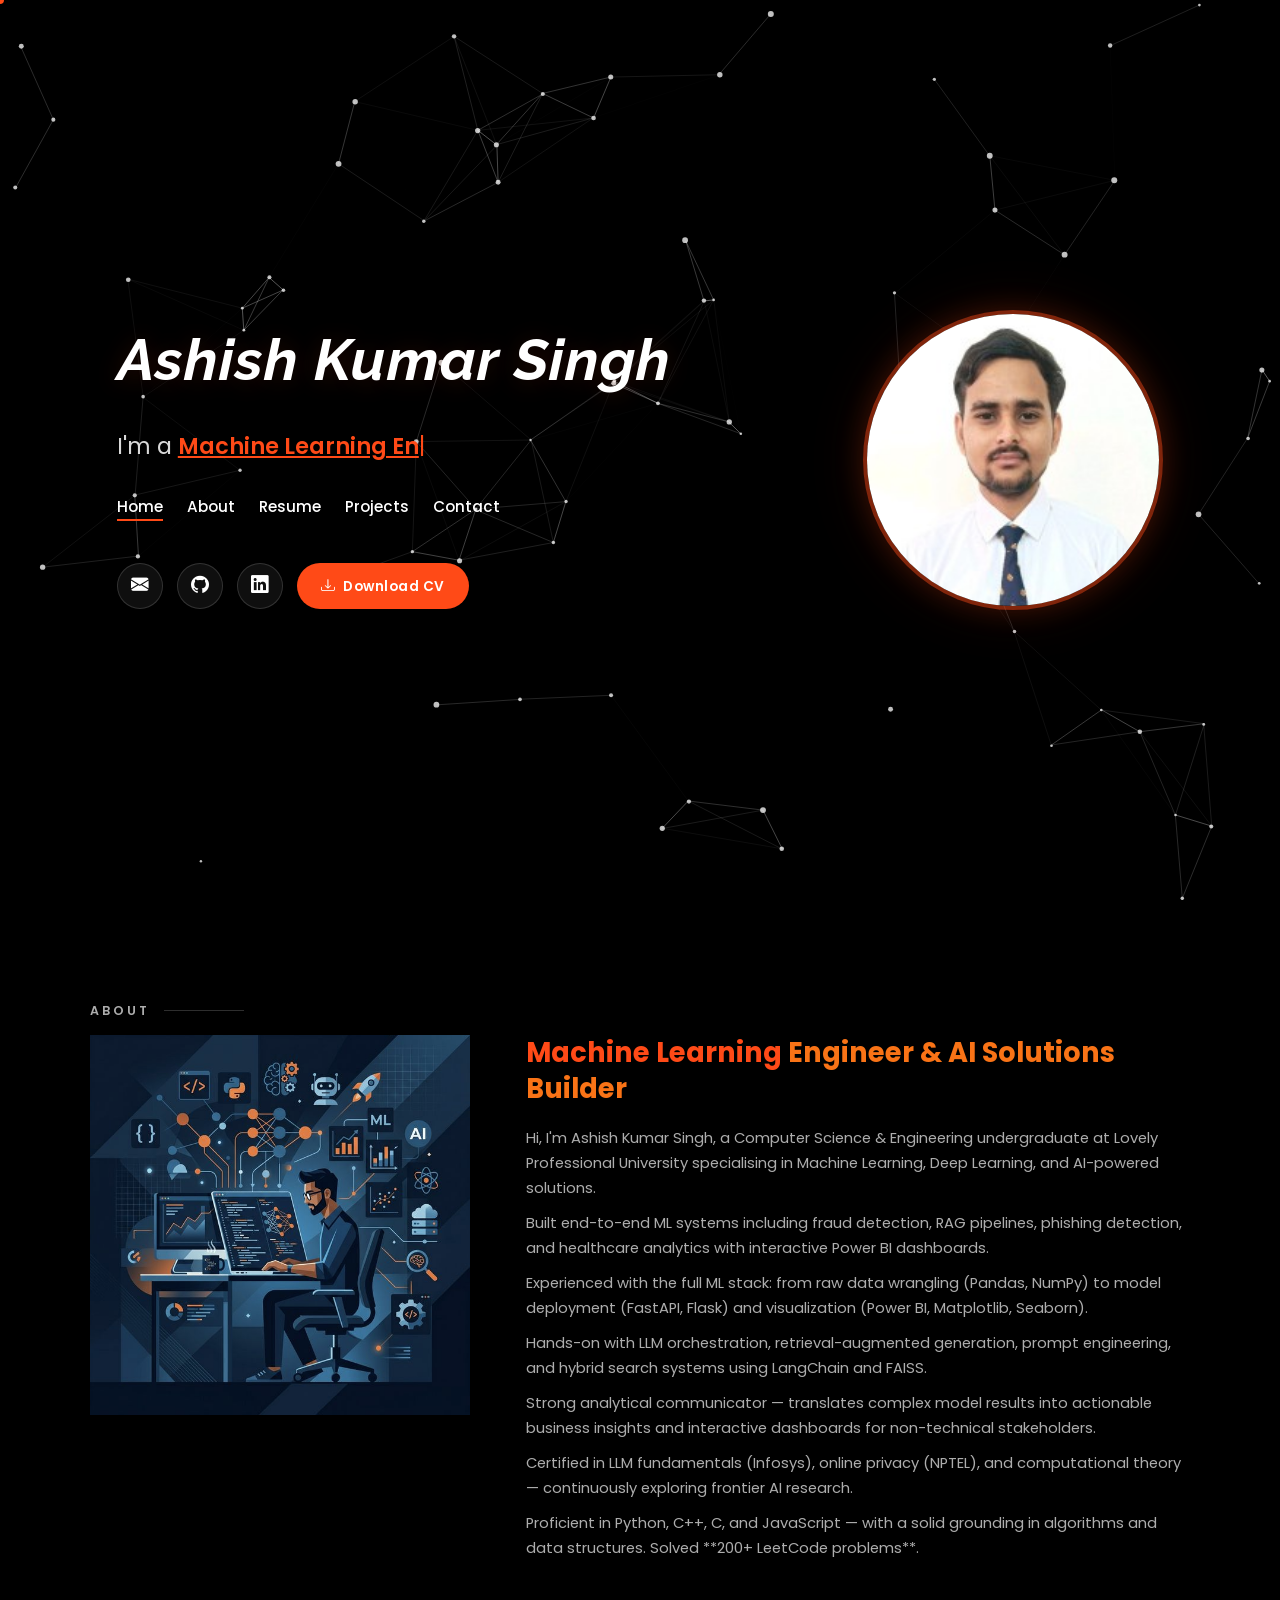
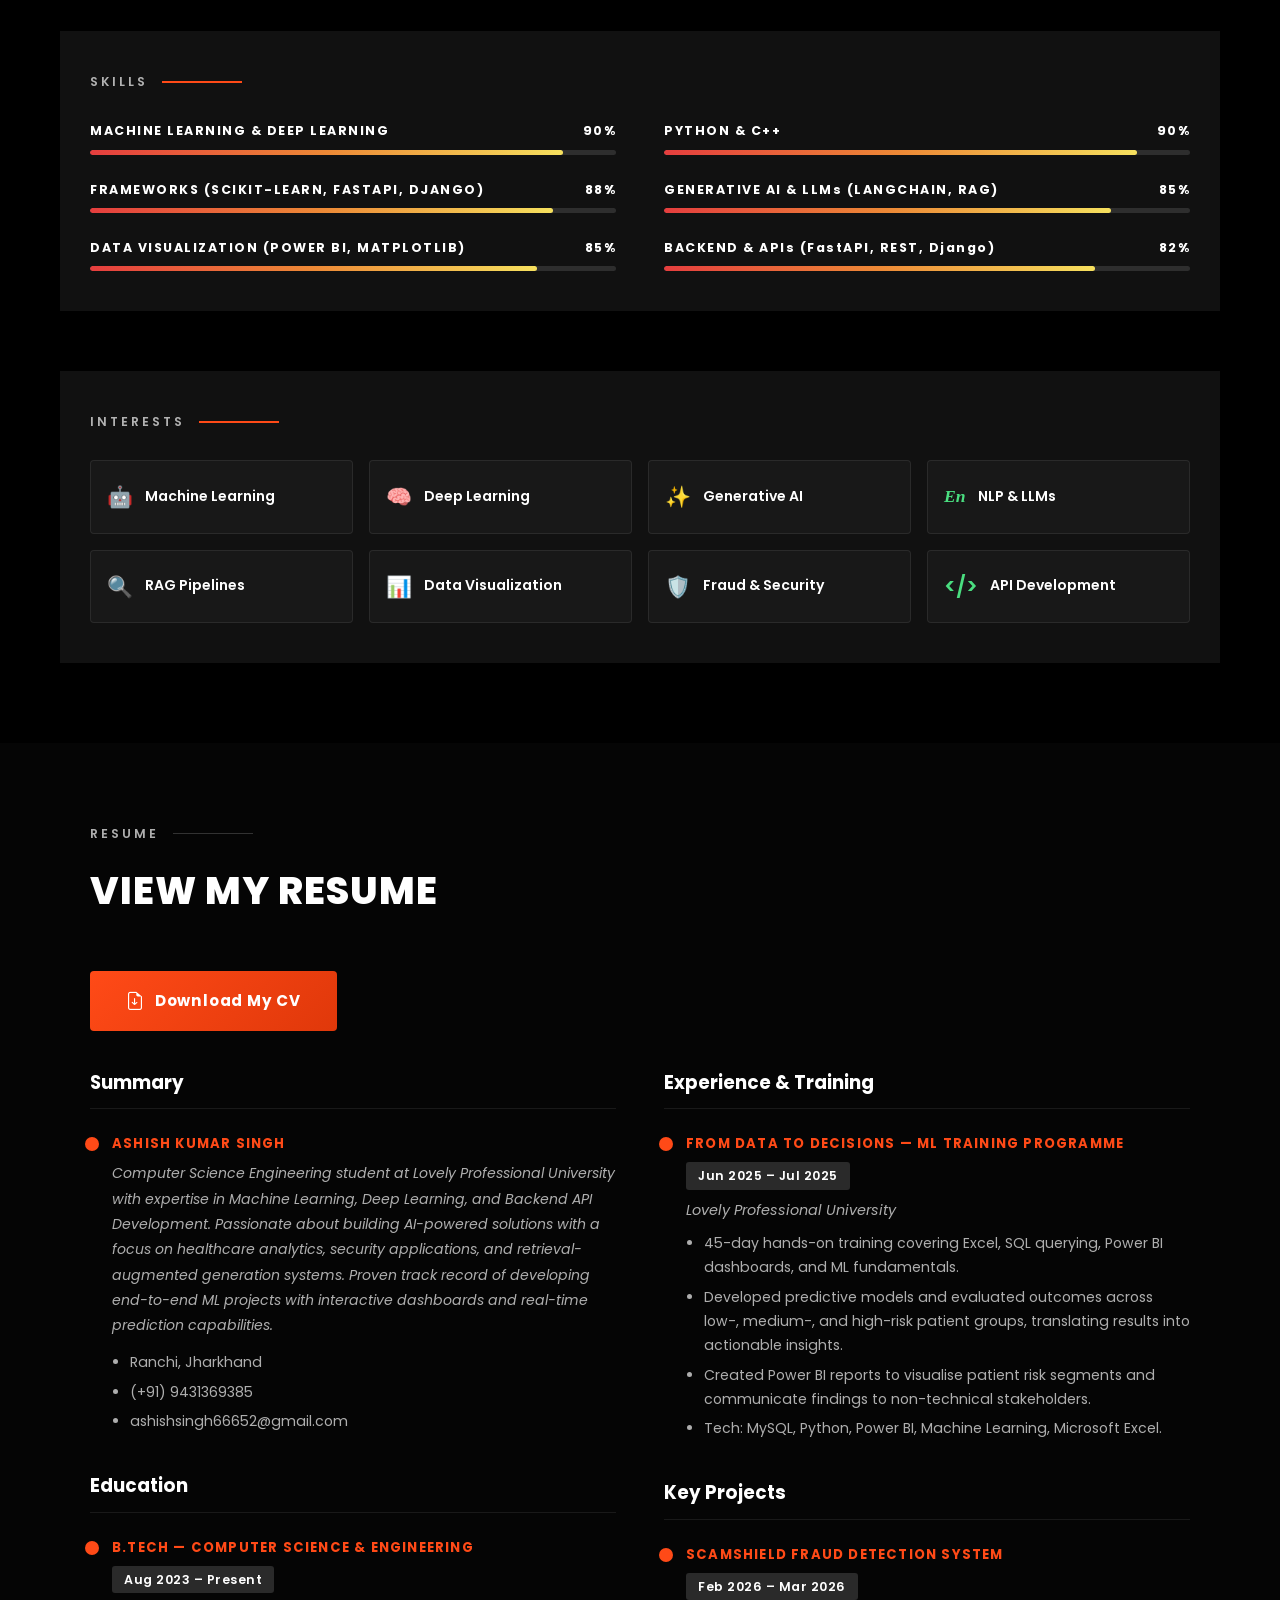
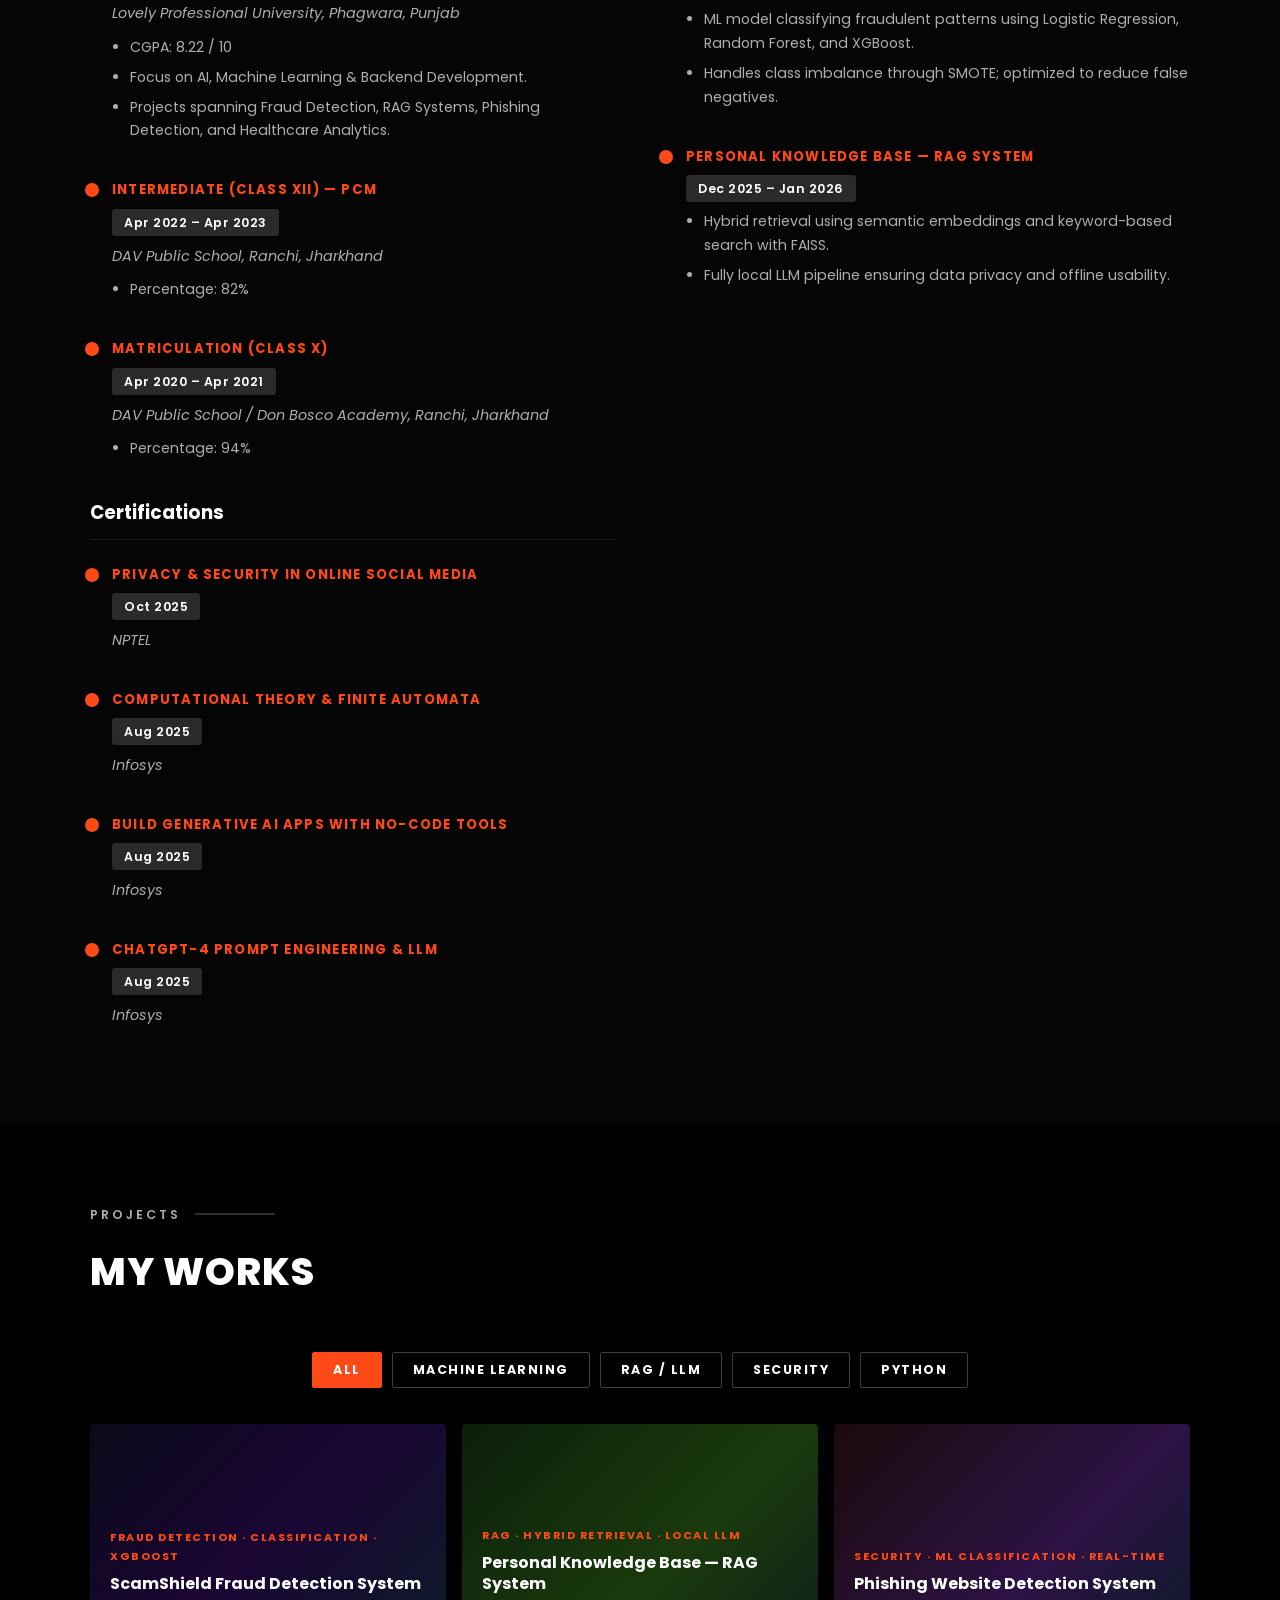
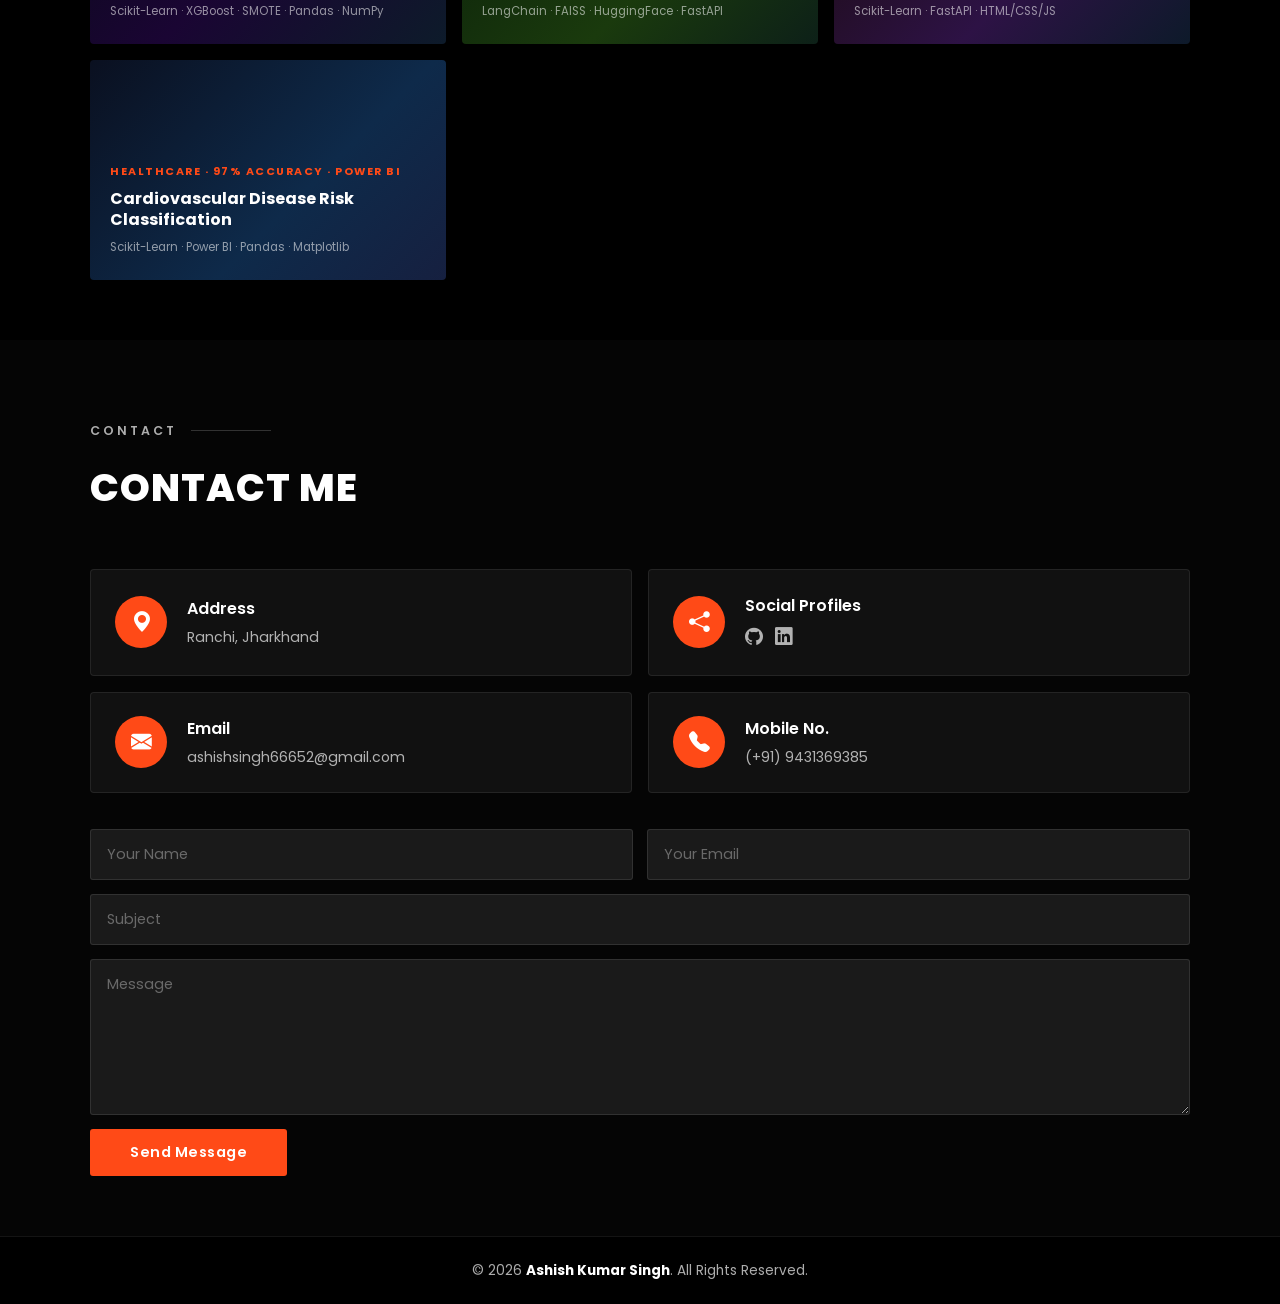
==== commit 4d430a03: "updated the files" ====
--- a/index.html
+++ b/index.html
@@ -6,7 +6,7 @@
   <meta name="viewport" content="width=device-width, initial-scale=1.0" />
   <title>Ashish Kumar Singh - Portfolio</title>
   <meta name="description"
-    content="Portfolio of Ashish Kumar Singh — Machine Learning Engineer, Full-Stack Developer & AI Solutions Builder" />
+    content="Portfolio of Ashish Kumar Singh — Machine Learning Engineer, Backend & API Developer & AI Solutions Builder" />
   <link rel="icon" type="image/png" href="favicon.png" />
   <link rel="apple-touch-icon" href="favicon.png" />
 
@@ -24,6 +24,10 @@
 </head>
 
 <body>
+
+  <!-- Custom Cursor -->
+  <div class="cursor-dot" id="cursor-dot"></div>
+  <div class="cursor-ring" id="cursor-ring"></div>
 
   <!-- ====== NAVBAR ====== -->
   <nav id="navbar">
@@ -45,27 +49,35 @@
   <!-- ====== HERO ====== -->
   <section id="hero">
     <canvas id="particles-canvas"></canvas>
-    <div class="hero-content">
-      <h1 class="hero-name">Ashish Kumar Singh</h1>
-      <p class="hero-subtitle">I'm a <span id="typed-text" class="typed-accent"></span><span
-          class="typed-cursor">|</span></p>
-
-      <!-- Hero Nav -->
-      <ul class="hero-nav">
-        <li><a href="#hero" class="hero-nav-link active">Home</a></li>
-        <li><a href="#about" class="hero-nav-link">About</a></li>
-        <li><a href="#resume" class="hero-nav-link">Resume</a></li>
-        <li><a href="#projects" class="hero-nav-link">Projects</a></li>
-        <li><a href="#contact" class="hero-nav-link">Contact</a></li>
-      </ul>
-
-      <div class="hero-socials">
-        <a href="mailto:ashishsingh66652@gmail.com" class="social-btn" title="Email"><i
-            class="bi bi-envelope-fill"></i></a>
-        <a href="https://github.com/ashish3120" target="_blank" class="social-btn" title="GitHub"><i
-            class="bi bi-github"></i></a>
-        <a href="https://www.linkedin.com/in/ashish-kumar-singh-71ab60289/" target="_blank" class="social-btn" title="LinkedIn"><i
-            class="bi bi-linkedin"></i></a>
+    <div class="hero-inner">
+      <div class="hero-content">
+        <h1 class="hero-name">Ashish Kumar Singh</h1>
+        <p class="hero-subtitle">I'm a <span id="typed-text" class="typed-accent"></span><span
+            class="typed-cursor">|</span></p>
+
+        <!-- Hero Nav -->
+        <ul class="hero-nav">
+          <li><a href="#hero" class="hero-nav-link active">Home</a></li>
+          <li><a href="#about" class="hero-nav-link">About</a></li>
+          <li><a href="#resume" class="hero-nav-link">Resume</a></li>
+          <li><a href="#projects" class="hero-nav-link">Projects</a></li>
+          <li><a href="#contact" class="hero-nav-link">Contact</a></li>
+        </ul>
+
+        <div class="hero-socials">
+          <a href="mailto:ashishsingh66652@gmail.com" class="social-btn" title="Email"><i
+              class="bi bi-envelope-fill"></i></a>
+          <a href="https://github.com/ashish3120" target="_blank" class="social-btn" title="GitHub"><i
+              class="bi bi-github"></i></a>
+          <a href="https://www.linkedin.com/in/ashish-kumar-singh-71ab60289/" target="_blank" class="social-btn" title="LinkedIn"><i
+              class="bi bi-linkedin"></i></a>
+          <a href="ashish_cv_main.docx" download class="btn-download-cv" title="Download CV"><i
+              class="bi bi-download"></i> Download CV</a>
+        </div>
+      </div>
+      <div class="hero-photo">
+        <div class="hero-photo-glow"></div>
+        <img src="profile-photo.png" alt="Ashish Kumar Singh" />
       </div>
     </div>
   </section>
@@ -78,8 +90,8 @@
         <img src="about-illustration.png" alt="Ashish Kumar Singh illustration" />
       </div>
       <div class="about-text">
-        <h2 class="about-title"><span class="accent">Machine Learning</span> <span class="accent2">Engineer &amp; Full-Stack
-            Developer</span></h2>
+        <h2 class="about-title"><span class="accent">Machine Learning</span> <span class="accent2">Engineer &amp; AI
+            Solutions Builder</span></h2>
         <p>Hi, I'm Ashish Kumar Singh, a Computer Science &amp; Engineering undergraduate at Lovely Professional
           University specialising in Machine Learning, Deep Learning, and AI-powered solutions.</p>
         <p>Built end-to-end ML systems including fraud detection, RAG pipelines, phishing detection, and healthcare
@@ -92,8 +104,8 @@
           interactive dashboards for non-technical stakeholders.</p>
         <p>Certified in LLM fundamentals (Infosys), online privacy (NPTEL), and computational theory — continuously
           exploring frontier AI research.</p>
-        <p>Proficient in Python, C++, C, and JavaScript — with a solid grounding in algorithms and data structures gained
-          through competitive programming.</p>
+        <p>Proficient in Python, C++, C, and JavaScript — with a solid grounding in algorithms and data structures.
+          Solved **200+ LeetCode problems**.</p>
       </div>
     </div>
 
@@ -137,7 +149,7 @@
           </div>
         </div>
         <div class="skill-item">
-          <div class="skill-header"><span class="skill-name">FULL-STACK (HTML, CSS, JS, REST APIs)</span><span
+          <div class="skill-header"><span class="skill-name">BACKEND &amp; APIs (FastAPI, REST, Django)</span><span
               class="skill-pct">82%</span></div>
           <div class="skill-bar">
             <div class="skill-fill" data-width="82"></div>
@@ -166,7 +178,7 @@
         <div class="interest-card"><span class="interest-icon" style="color:#fbbf24">🛡️</span><span
             class="interest-label">Fraud &amp; Security</span></div>
         <div class="interest-card"><span class="interest-icon" style="color:#4ade80">&lt;/&gt;</span><span
-            class="interest-label">Full-Stack Dev</span></div>
+            class="interest-label">API Development</span></div>
       </div>
     </div>
   </section>
@@ -175,6 +187,9 @@
   <section id="resume">
     <div class="section-label">RESUME <span class="label-line"></span></div>
     <h2 class="section-title">VIEW MY RESUME</h2>
+    <div class="resume-download-wrap">
+      <a href="ashish_cv_main.docx" download class="btn-download-cv-lg"><i class="bi bi-file-earmark-arrow-down"></i> Download My CV</a>
+    </div>
     <div class="resume-grid">
 
       <!-- LEFT -->
@@ -184,12 +199,12 @@
           <div class="resume-dot"></div>
           <h4 class="resume-item-title">ASHISH KUMAR SINGH</h4>
           <p class="resume-desc italic">Computer Science Engineering student at Lovely Professional University with
-            expertise in Machine Learning, Deep Learning, and Full-Stack Development. Passionate about building
+            expertise in Machine Learning, Deep Learning, and Backend API Development. Passionate about building
             AI-powered solutions with a focus on healthcare analytics, security applications, and retrieval-augmented
             generation systems. Proven track record of developing end-to-end ML projects with interactive dashboards
             and real-time prediction capabilities.</p>
           <ul class="resume-list">
-            <li>Jalandhar, Punjab, India</li>
+            <li>Ranchi, Jharkhand</li>
             <li>(+91) 9431369385</li>
             <li>ashishsingh66652@gmail.com</li>
           </ul>
@@ -203,7 +218,7 @@
           <p class="resume-org italic">Lovely Professional University, Phagwara, Punjab</p>
           <ul class="resume-list">
             <li>CGPA: 8.22 / 10</li>
-            <li>Focus on AI, Machine Learning &amp; Full-Stack Development.</li>
+            <li>Focus on AI, Machine Learning &amp; Backend Development.</li>
             <li>Projects spanning Fraud Detection, RAG Systems, Phishing Detection, and Healthcare Analytics.</li>
           </ul>
         </div>
@@ -318,7 +333,7 @@
           <div class="project-overlay">
             <h3>ScamShield Fraud Detection</h3>
             <div class="proj-links">
-              <a href="https://github.com/ashish3120/ScamShield-Fraud-Detection" target="_blank" class="project-link" title="GitHub"><i
+              <a href="https://github.com/ashish3120/scamshield-fraud-detection-ml" target="_blank" class="project-link" title="GitHub"><i
                   class="bi bi-github"></i></a>
             </div>
           </div>
@@ -336,7 +351,7 @@
           <div class="project-overlay">
             <h3>Personal Knowledge Base (RAG)</h3>
             <div class="proj-links">
-              <a href="https://github.com/ashish3120/Personal-Knowledge-Base-RAG" target="_blank"
+              <a href="https://github.com/ashish3120/ai_intelligence" target="_blank"
                 class="project-link" title="GitHub"><i class="bi bi-github"></i></a>
             </div>
           </div>
@@ -398,7 +413,7 @@
         <div class="contact-icon-wrap"><i class="bi bi-geo-alt-fill"></i></div>
         <div>
           <h4 class="contact-info-title">Address</h4>
-          <p>Jalandhar, Punjab, India</p>
+          <p>Ranchi, Jharkhand</p>
         </div>
       </div>
       <div class="contact-info-card">
--- a/style.css
+++ b/style.css
@@ -37,6 +37,70 @@
 }
 
 /* ====================================================
+   CUSTOM CURSOR
+   ==================================================== */
+.cursor-dot {
+  position: fixed;
+  top: 0; left: 0;
+  width: 8px; height: 8px;
+  background: var(--accent);
+  border-radius: 50%;
+  pointer-events: none;
+  z-index: 99999;
+  transform: translate(-50%, -50%);
+  transition: width 0.2s ease, height 0.2s ease, background 0.2s ease;
+}
+
+.cursor-ring {
+  position: fixed;
+  top: 0; left: 0;
+  width: 36px; height: 36px;
+  border: 2px solid rgba(255,74,23,0.45);
+  border-radius: 50%;
+  pointer-events: none;
+  z-index: 99998;
+  transform: translate(-50%, -50%);
+  transition: width 0.25s ease, height 0.25s ease, border-color 0.25s ease, background 0.25s ease;
+}
+
+/* Hover state — grows and fills */
+.cursor-dot.cursor-hover {
+  width: 12px; height: 12px;
+  background: #fff;
+}
+
+.cursor-ring.cursor-hover {
+  width: 50px; height: 50px;
+  border-color: rgba(255,255,255,0.25);
+  background: rgba(255,74,23,0.08);
+}
+
+/* Click state */
+.cursor-dot.cursor-click {
+  transform: translate(-50%, -50%) scale(0.6);
+}
+
+.cursor-ring.cursor-click {
+  width: 28px; height: 28px;
+  border-color: var(--accent);
+}
+
+/* Hide custom cursor on touch / small screens */
+@media (pointer: coarse), (max-width: 768px) {
+  .cursor-dot,
+  .cursor-ring {
+    display: none !important;
+  }
+}
+
+/* Hide default cursor on hover-capable devices */
+@media (pointer: fine) {
+  *, *::before, *::after {
+    cursor: none !important;
+  }
+}
+
+/* ====================================================
    SCROLLBAR
    ==================================================== */
 ::-webkit-scrollbar { width: 6px; }
@@ -144,8 +208,7 @@
   min-height: 600px;
   display: flex;
   align-items: center;
-  justify-content: flex-start;
-  text-align: left;
+  justify-content: center;
   overflow: hidden;
   background: #000;
 }
@@ -157,14 +220,26 @@
   height: 100%;
 }
 
-.hero-content {
+.hero-inner {
   position: relative;
   z-index: 2;
+  max-width: 1200px;
+  width: 100%;
+  margin: 0 auto;
+  padding: 0 clamp(30px, 6vw, 100px);
+  display: flex;
+  align-items: center;
+  justify-content: space-between;
+  gap: 60px;
+}
+
+.hero-content {
   display: flex;
   flex-direction: column;
   align-items: flex-start;
   gap: 18px;
-  padding-left: clamp(30px, 6vw, 100px);
+  flex: 1 1 0;
+  min-width: 0;
 }
 
 .hero-name {
@@ -259,6 +334,112 @@
   transform: translateY(-3px);
 }
 
+/* Hero Profile Photo */
+.hero-photo {
+  flex-shrink: 0;
+  position: relative;
+  width: 300px;
+  height: 300px;
+  animation: fadeInRight 1s ease 0.3s both;
+}
+
+.hero-photo img {
+  width: 100%;
+  height: 100%;
+  object-fit: cover;
+  object-position: top center;
+  border-radius: 50%;
+  border: 4px solid rgba(255,74,23,0.5);
+  box-shadow:
+    0 0 30px rgba(255,74,23,0.2),
+    0 0 60px rgba(255,74,23,0.1);
+  position: relative;
+  z-index: 2;
+  animation: heroFloat 4s ease-in-out infinite;
+}
+
+.hero-photo-glow {
+  position: absolute;
+  inset: -12px;
+  border-radius: 50%;
+  background: radial-gradient(circle, rgba(255,74,23,0.15) 0%, transparent 70%);
+  z-index: 1;
+  animation: heroGlowPulse 3s ease-in-out infinite;
+}
+
+@keyframes heroFloat {
+  0%, 100% { transform: translateY(0); }
+  50% { transform: translateY(-12px); }
+}
+
+@keyframes heroGlowPulse {
+  0%, 100% { opacity: 0.6; transform: scale(1); }
+  50% { opacity: 1; transform: scale(1.06); }
+}
+
+@keyframes fadeInRight {
+  from { opacity:0; transform: translateX(40px); }
+  to { opacity:1; transform: translateX(0); }
+}
+
+/* Download CV Button (Hero) */
+.btn-download-cv {
+  display: inline-flex;
+  align-items: center;
+  gap: 8px;
+  padding: 10px 24px;
+  background: var(--accent);
+  color: #fff;
+  border: none;
+  border-radius: 50px;
+  font-size: 0.85rem;
+  font-weight: 600;
+  font-family: var(--font-main);
+  text-decoration: none;
+  letter-spacing: 0.5px;
+  transition: background var(--transition), transform var(--transition), box-shadow var(--transition);
+  white-space: nowrap;
+}
+
+.btn-download-cv:hover {
+  background: #e0380a;
+  transform: translateY(-3px);
+  box-shadow: 0 6px 20px rgba(255,74,23,0.35);
+}
+
+/* Download CV Button (Resume Section) */
+.resume-download-wrap {
+  max-width: 1160px;
+  margin: 0 auto 36px;
+  padding: 0 30px;
+}
+
+.btn-download-cv-lg {
+  display: inline-flex;
+  align-items: center;
+  gap: 10px;
+  padding: 14px 36px;
+  background: linear-gradient(135deg, var(--accent) 0%, #e0380a 100%);
+  color: #fff;
+  border: none;
+  border-radius: 4px;
+  font-size: 0.95rem;
+  font-weight: 700;
+  font-family: var(--font-main);
+  text-decoration: none;
+  letter-spacing: 0.8px;
+  transition: background var(--transition), transform var(--transition), box-shadow var(--transition);
+}
+
+.btn-download-cv-lg:hover {
+  transform: translateY(-3px);
+  box-shadow: 0 8px 28px rgba(255,74,23,0.4);
+}
+
+.btn-download-cv-lg i {
+  font-size: 1.15rem;
+}
+
 /* ====================================================
    SECTION COMMON
    ==================================================== */
@@ -884,6 +1065,11 @@
 
   .contact-info-grid {
     grid-template-columns: 1fr;
+  }
+
+  .hero-photo {
+    width: 250px;
+    height: 250px;
   }
 }
 
@@ -913,6 +1099,29 @@
     font-size: 1rem;
   }
 
+  .hero-inner {
+    flex-direction: column-reverse;
+    gap: 30px;
+    text-align: center;
+  }
+
+  .hero-content {
+    align-items: center;
+  }
+
+  .hero-nav {
+    justify-content: center;
+  }
+
+  .hero-socials {
+    justify-content: center;
+  }
+
+  .hero-photo {
+    width: 200px;
+    height: 200px;
+  }
+
   .about-container {
     grid-template-columns: 1fr;
   }
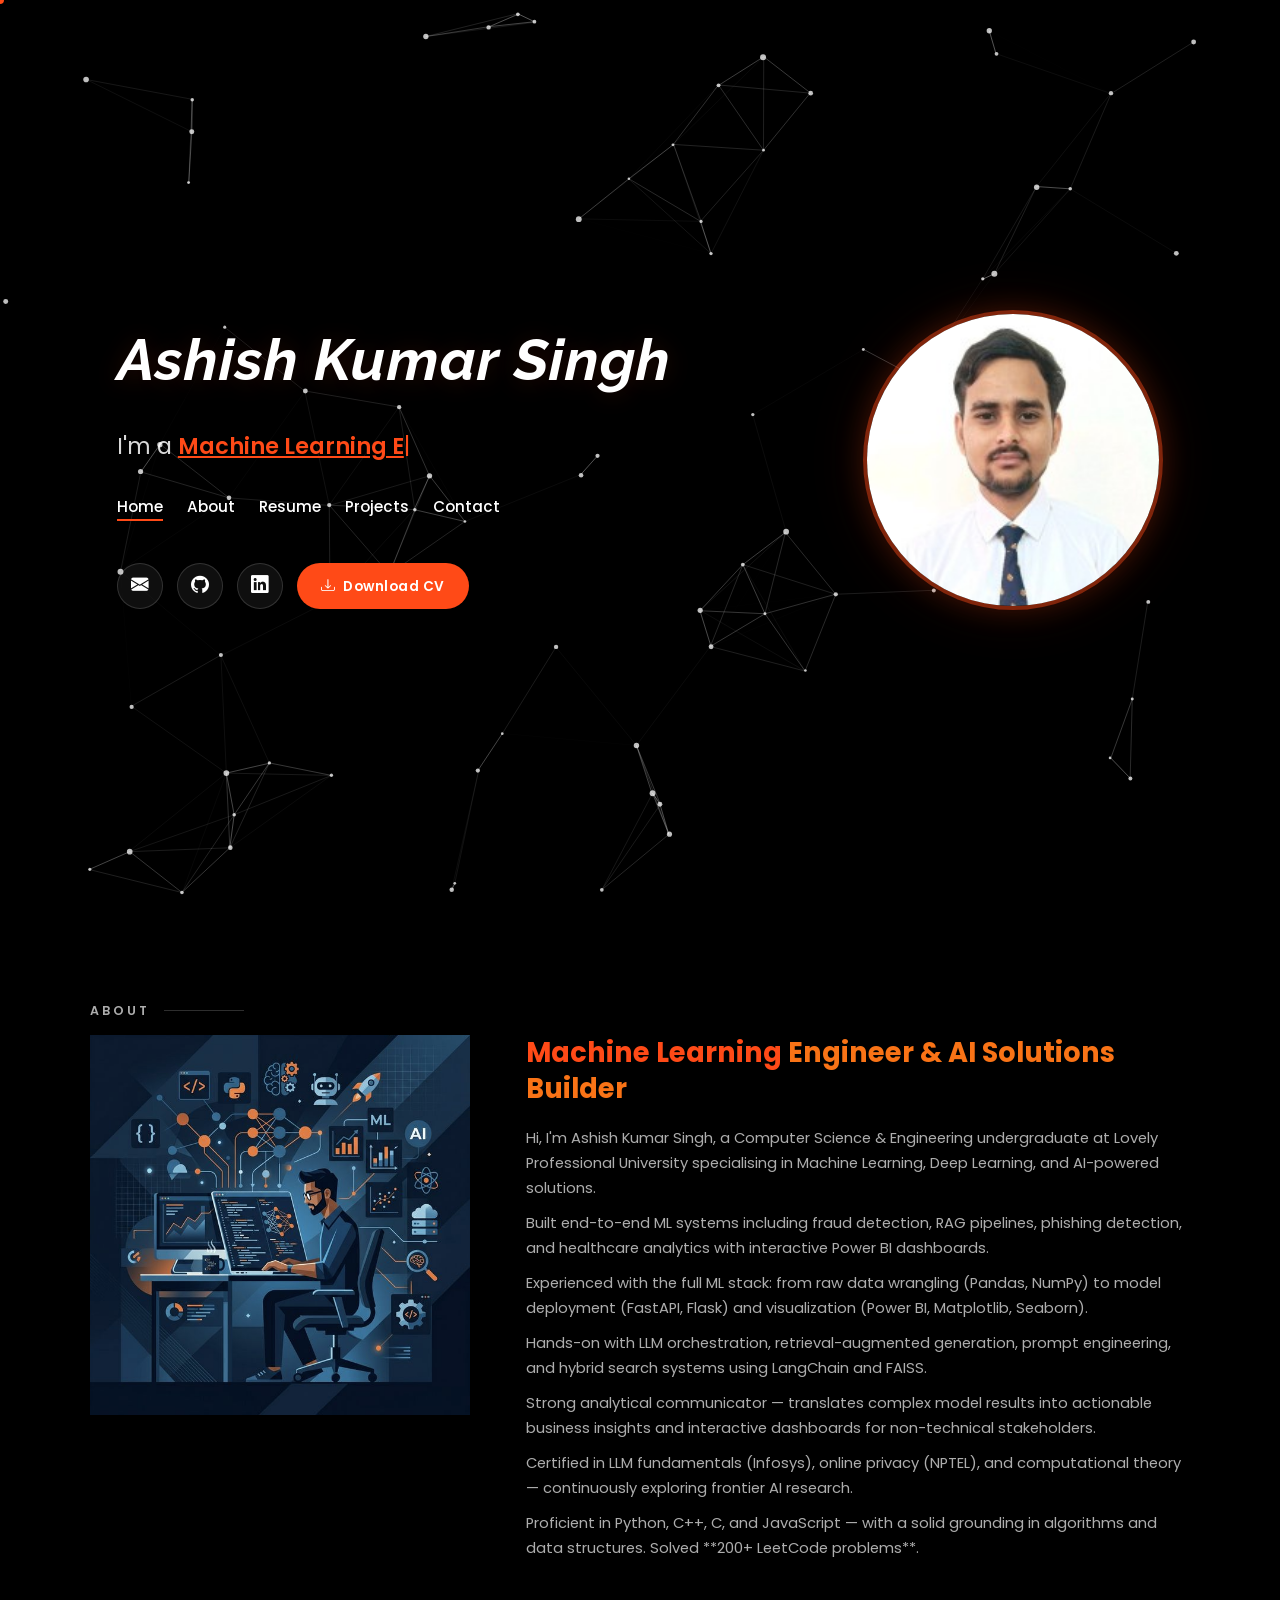
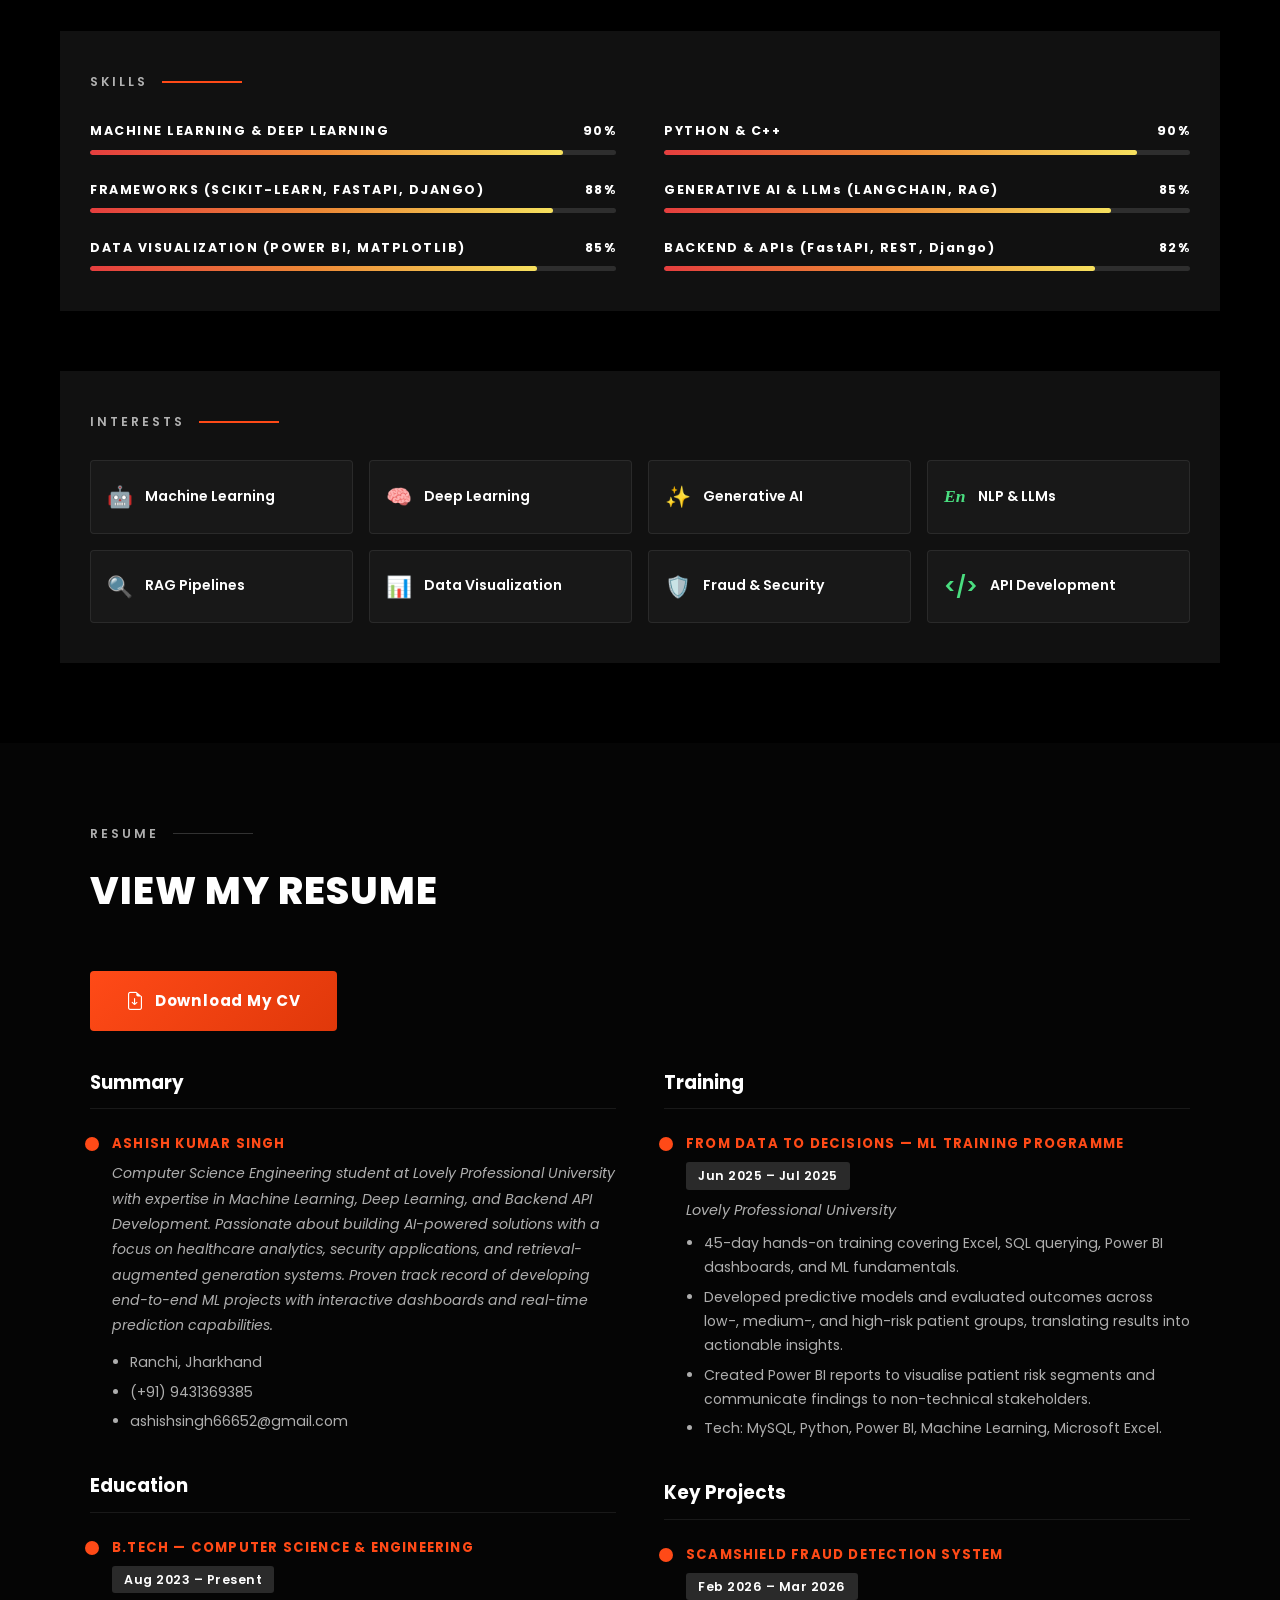
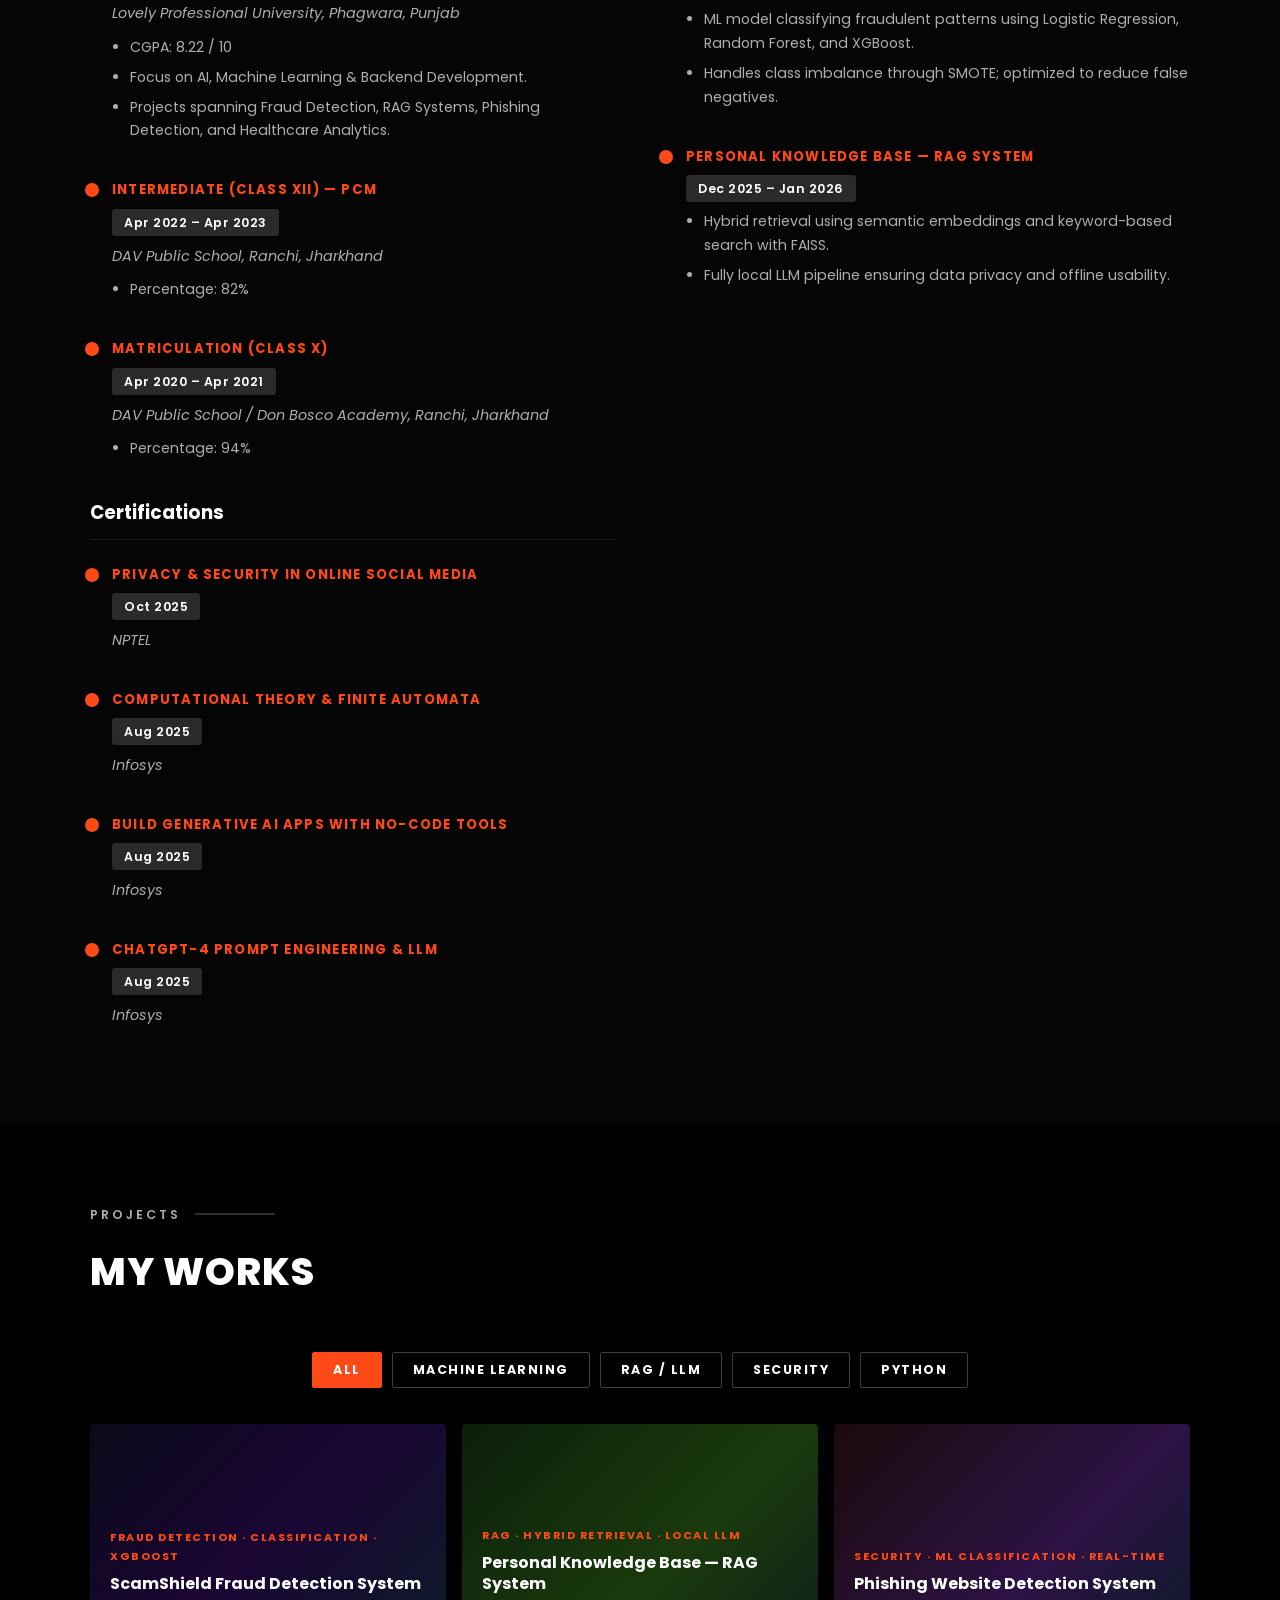
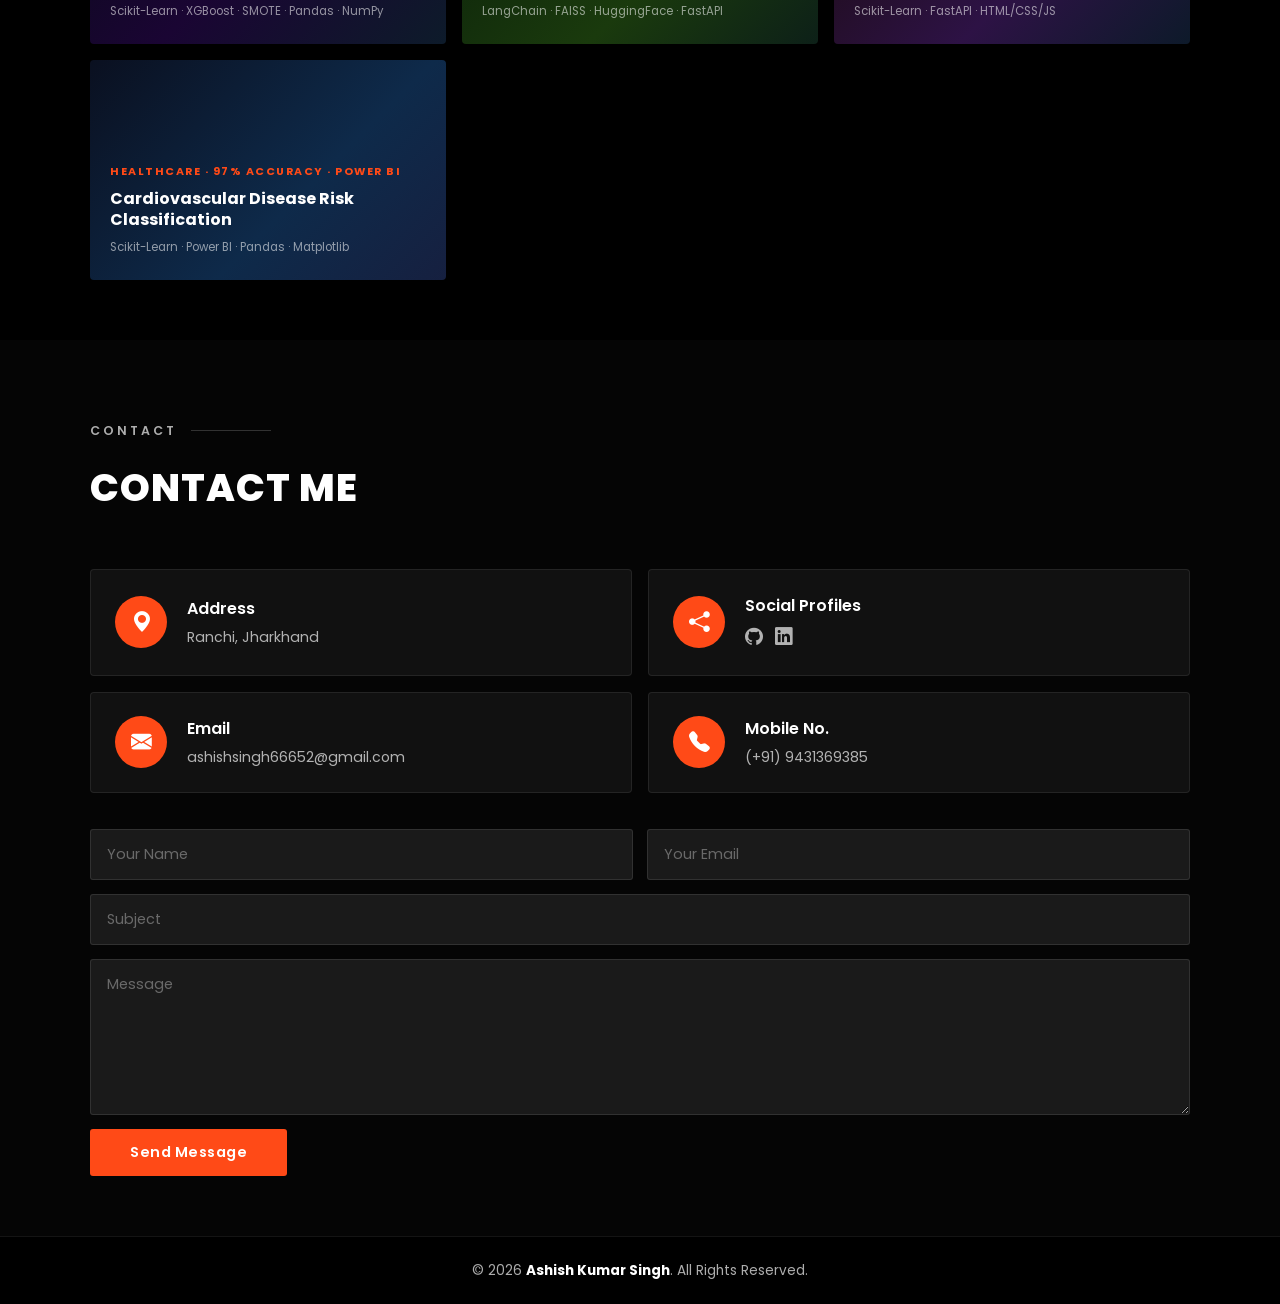
==== commit ffee2a72: "Update index.html" ====
--- a/index.html
+++ b/index.html
@@ -270,7 +270,7 @@
 
       <!-- RIGHT -->
       <div class="resume-col">
-        <h3 class="resume-col-title">Experience &amp; Training</h3>
+        <h3 class="resume-col-title"> Training</h3>
         <div class="resume-item">
           <div class="resume-dot"></div>
           <h4 class="resume-item-title">FROM DATA TO DECISIONS — ML TRAINING PROGRAMME</h4>
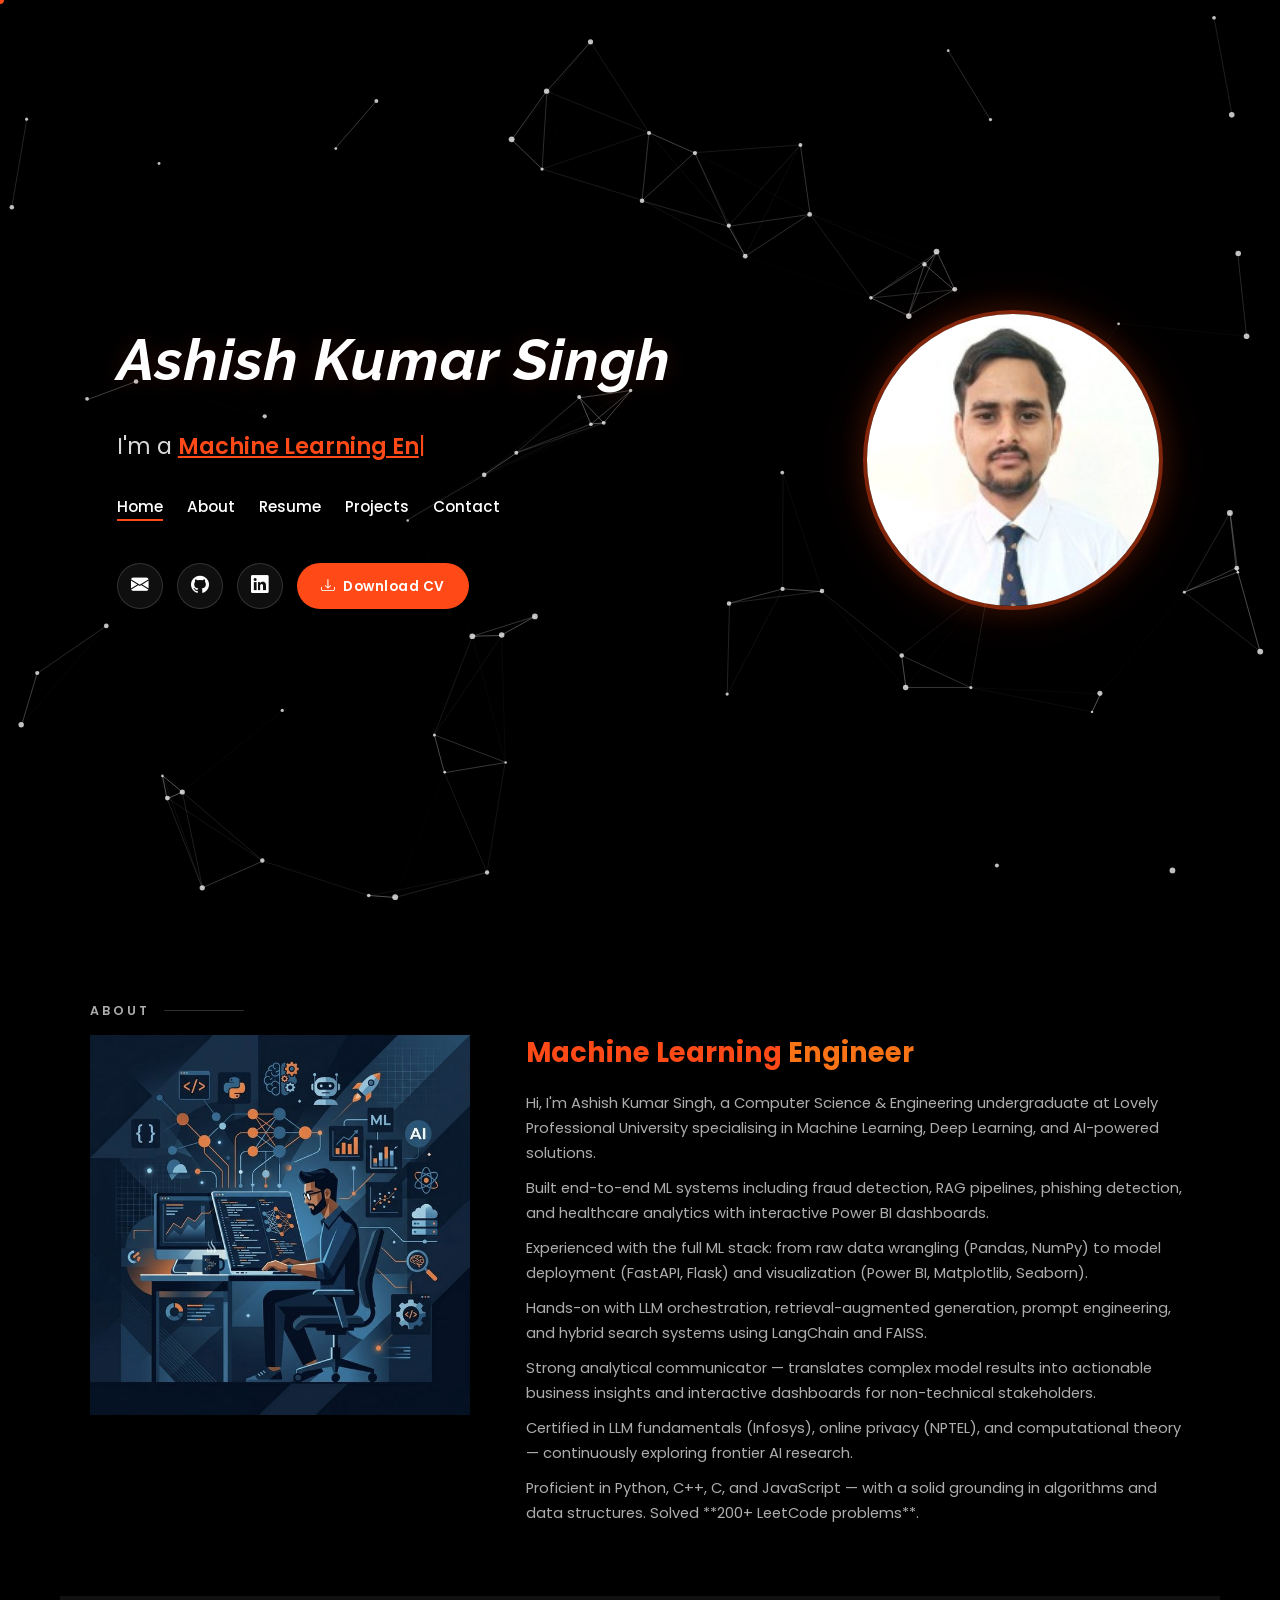
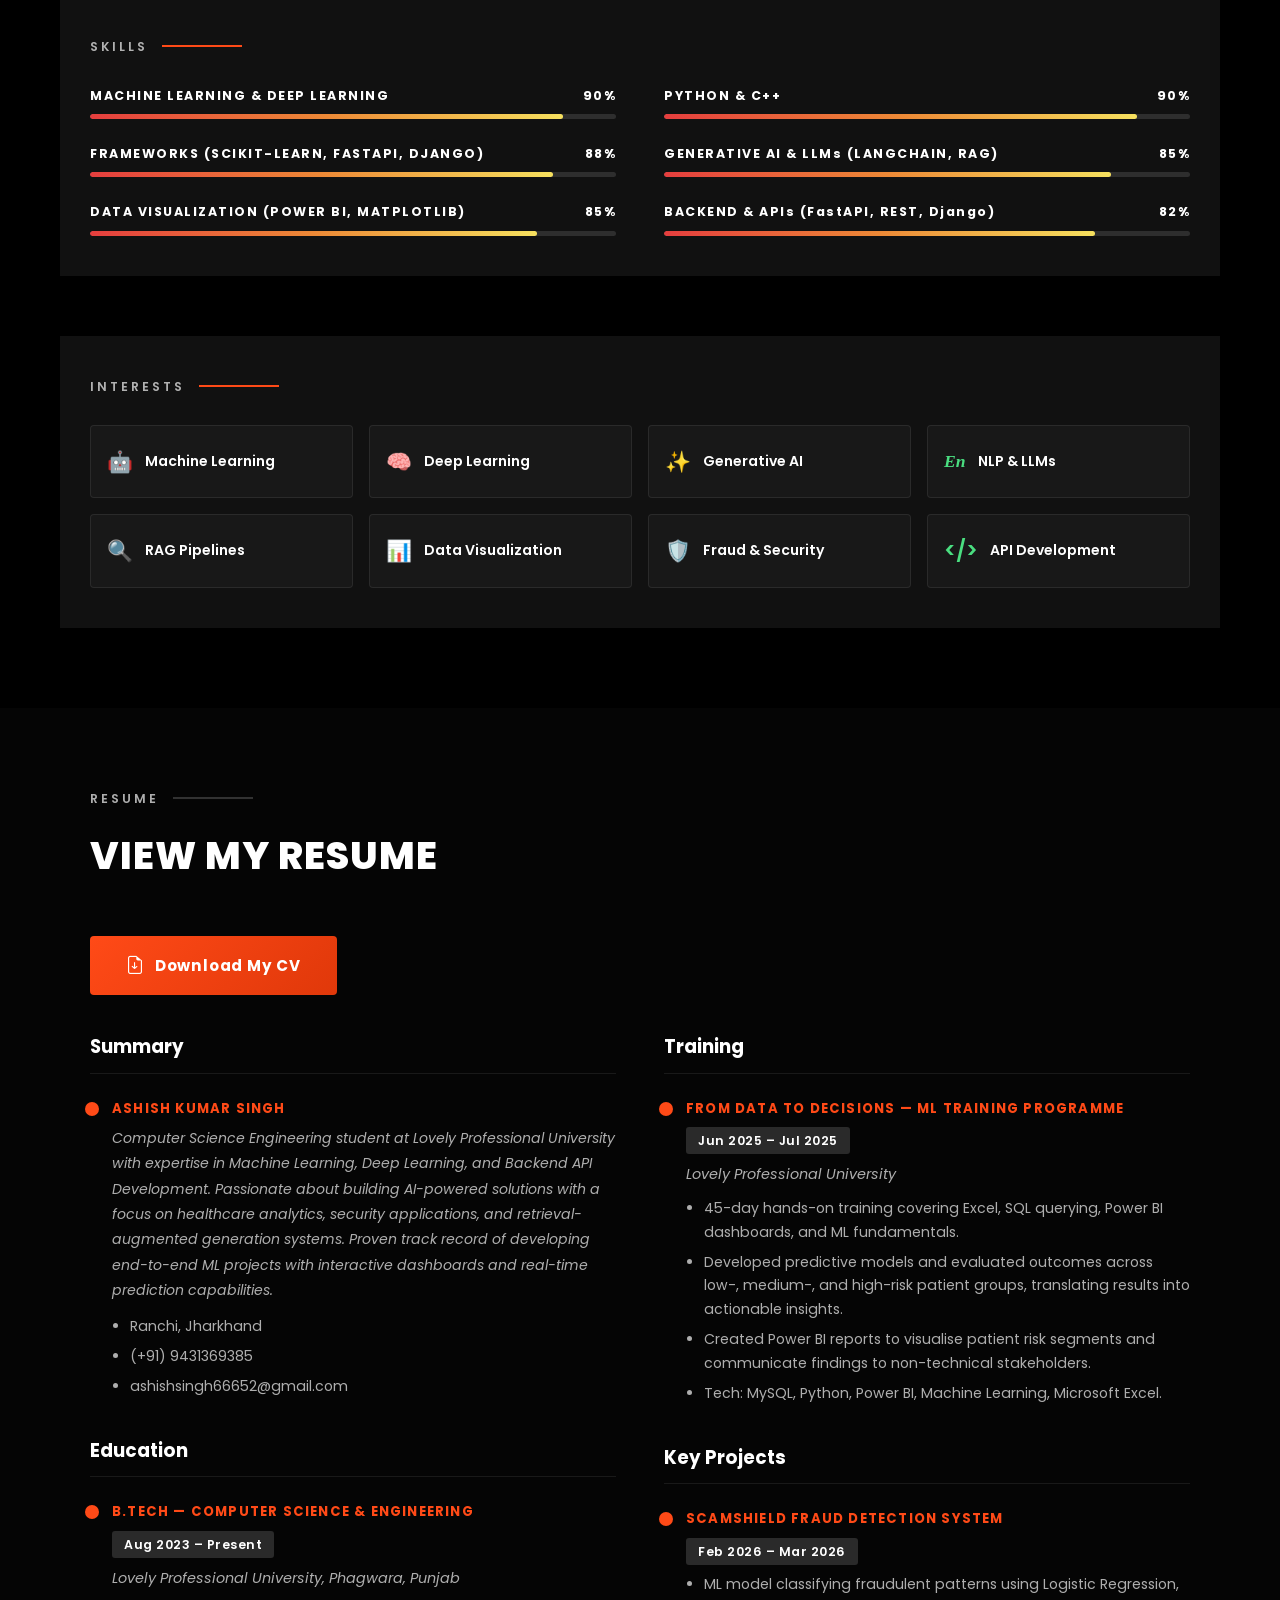
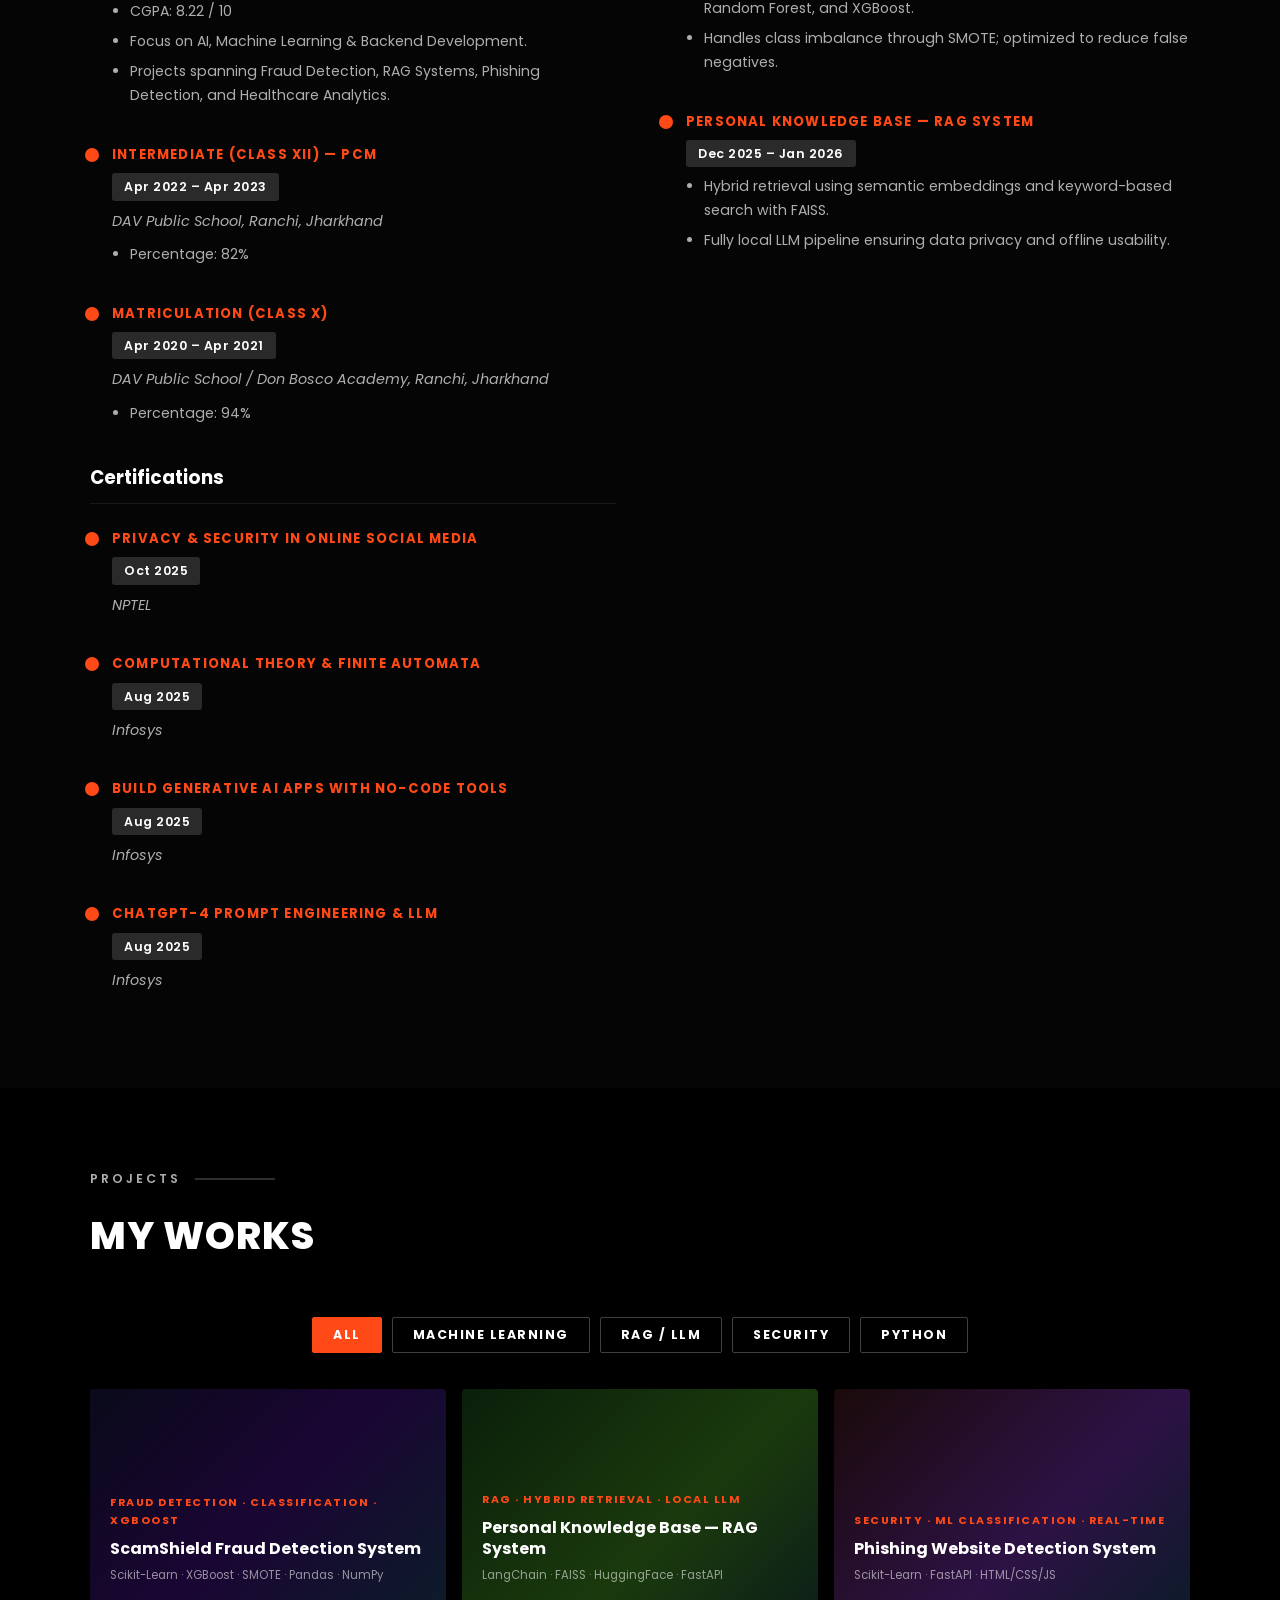
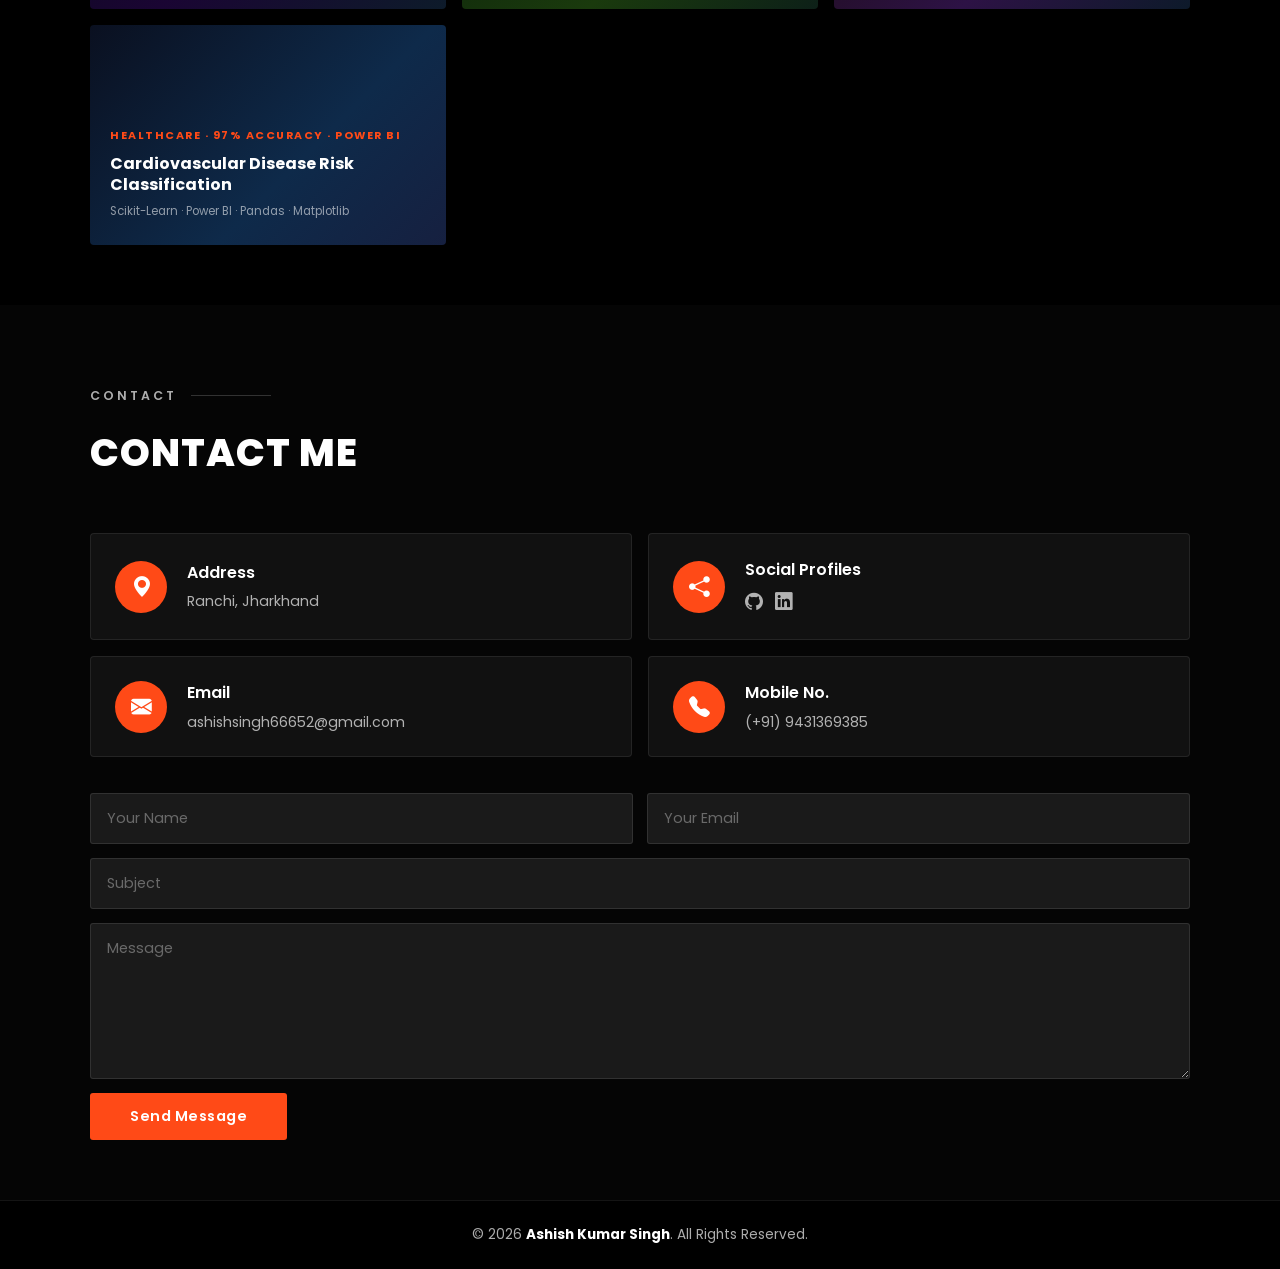
==== commit b2d02070: "Update index.html" ====
--- a/index.html
+++ b/index.html
@@ -90,8 +90,7 @@
         <img src="about-illustration.png" alt="Ashish Kumar Singh illustration" />
       </div>
       <div class="about-text">
-        <h2 class="about-title"><span class="accent">Machine Learning</span> <span class="accent2">Engineer &amp; AI
-            Solutions Builder</span></h2>
+        <h2 class="about-title"><span class="accent">Machine Learning</span> <span class="accent2">Engineer</span></h2>
         <p>Hi, I'm Ashish Kumar Singh, a Computer Science &amp; Engineering undergraduate at Lovely Professional
           University specialising in Machine Learning, Deep Learning, and AI-powered solutions.</p>
         <p>Built end-to-end ML systems including fraud detection, RAG pipelines, phishing detection, and healthcare
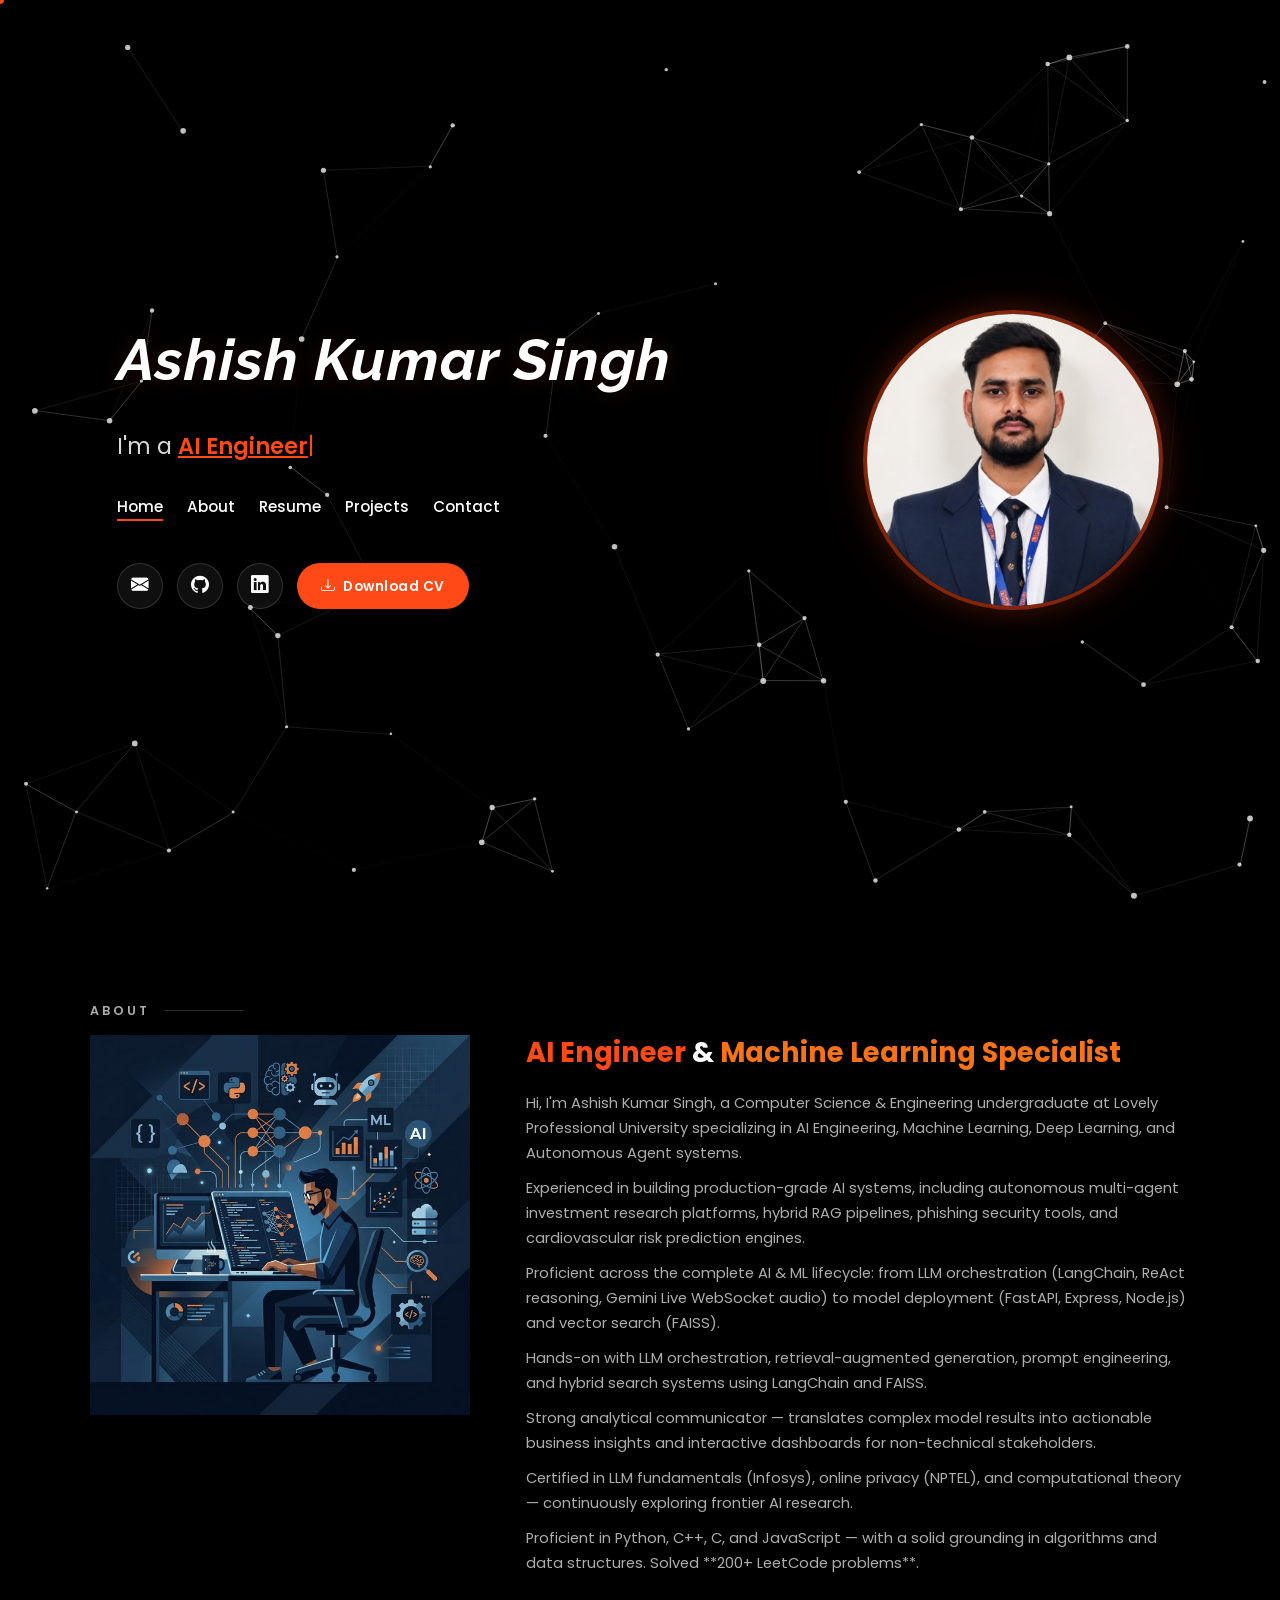
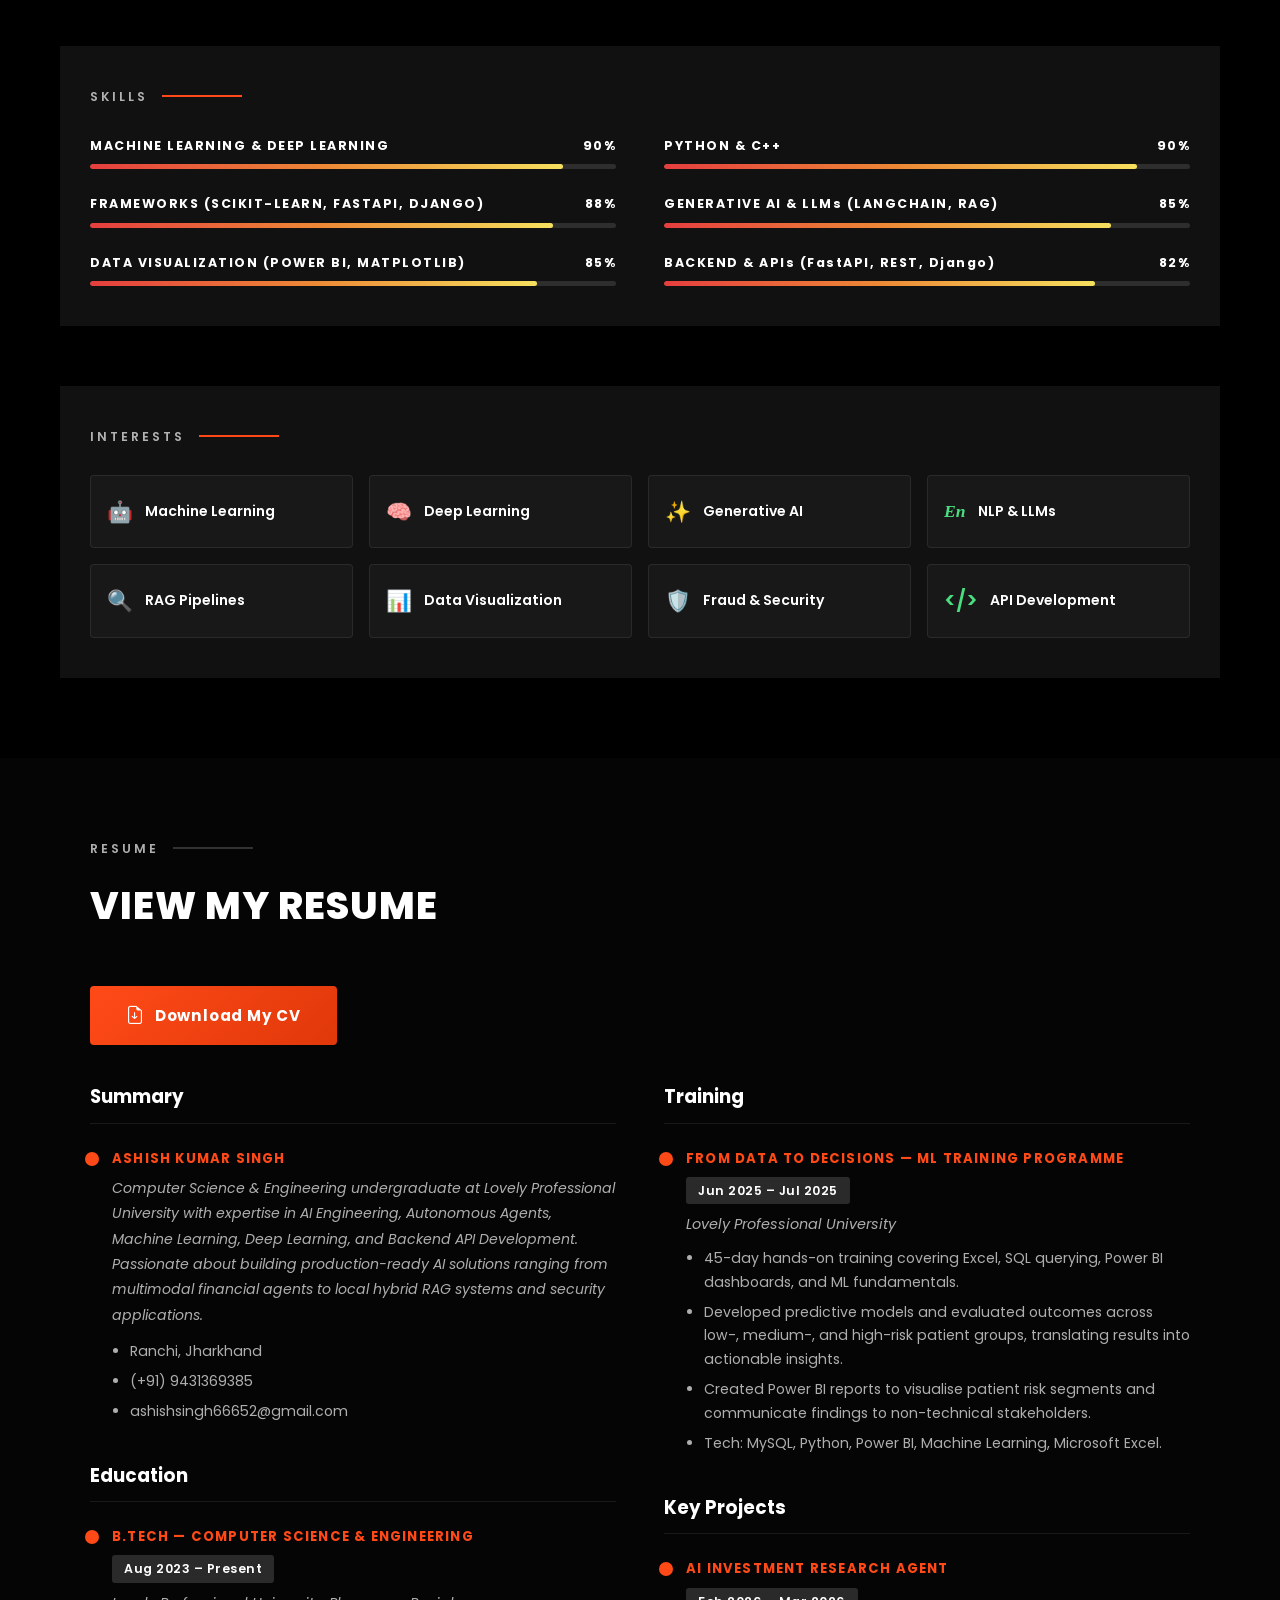
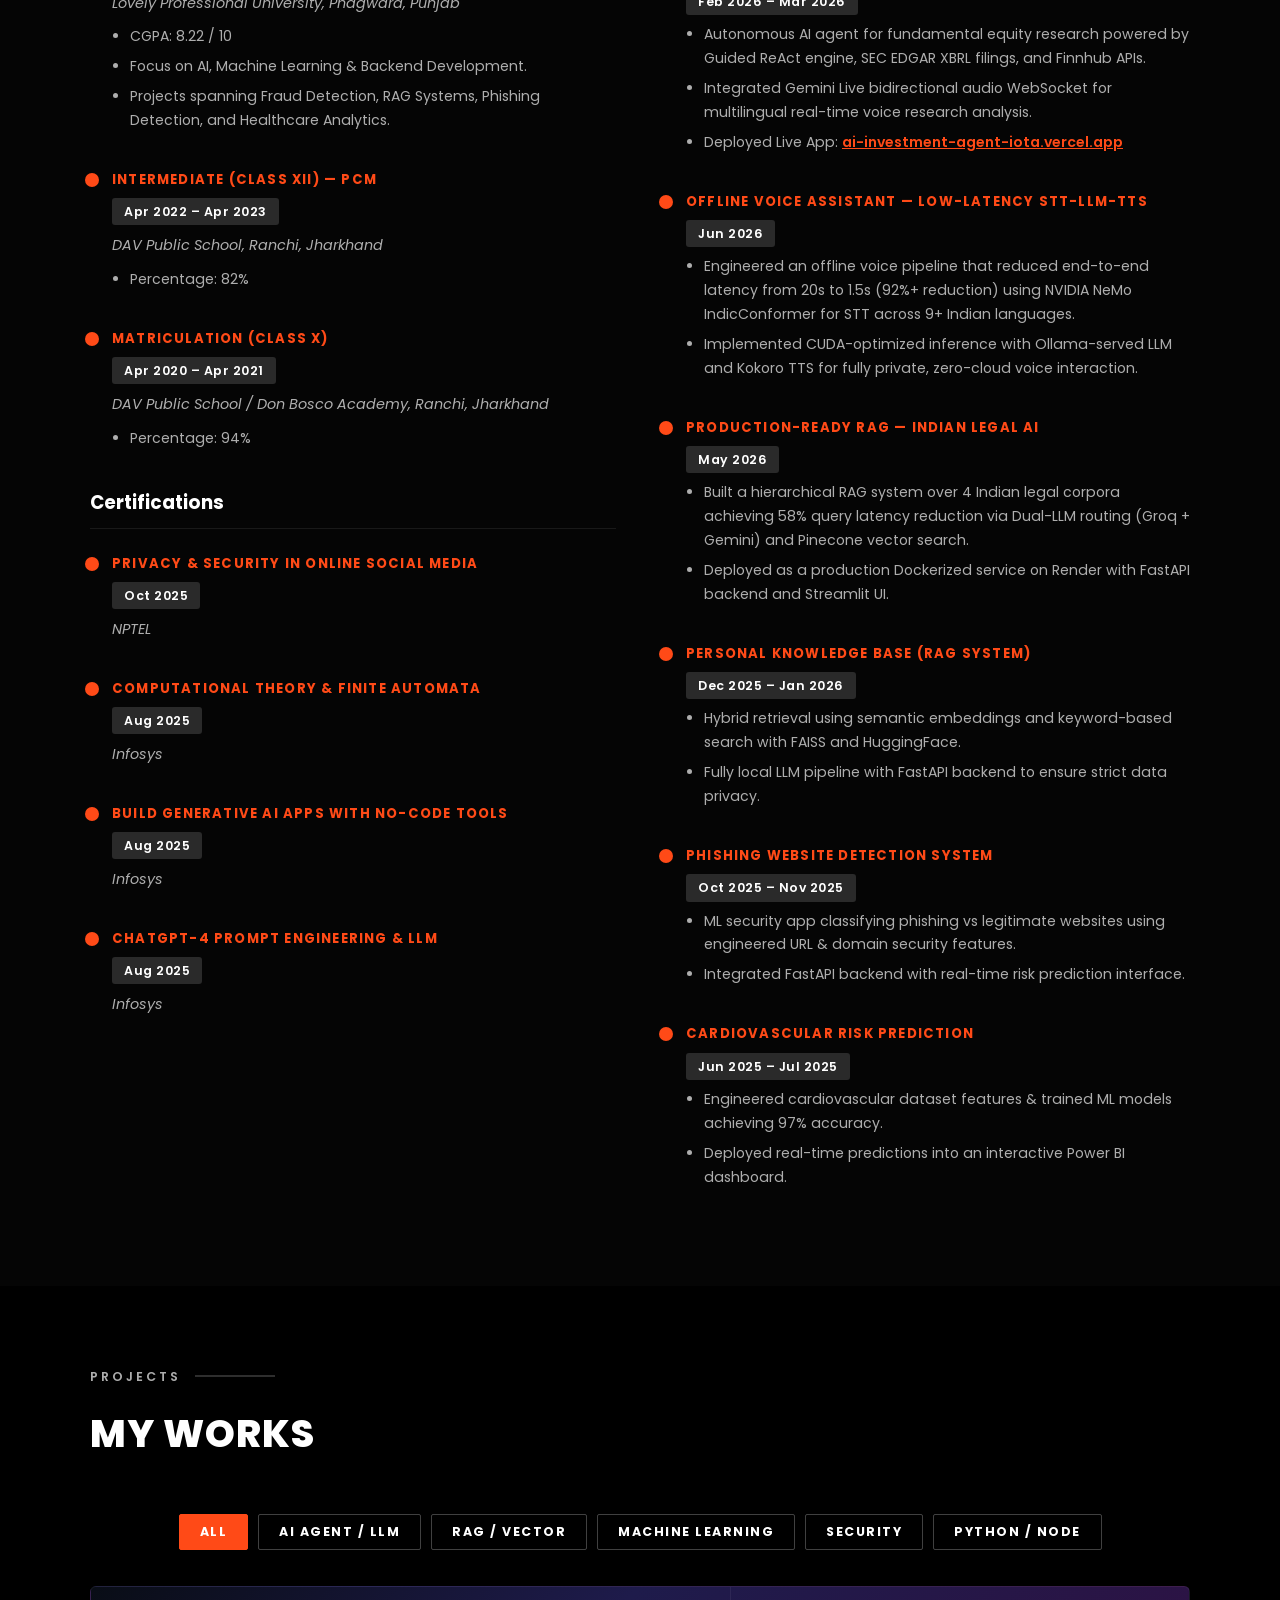
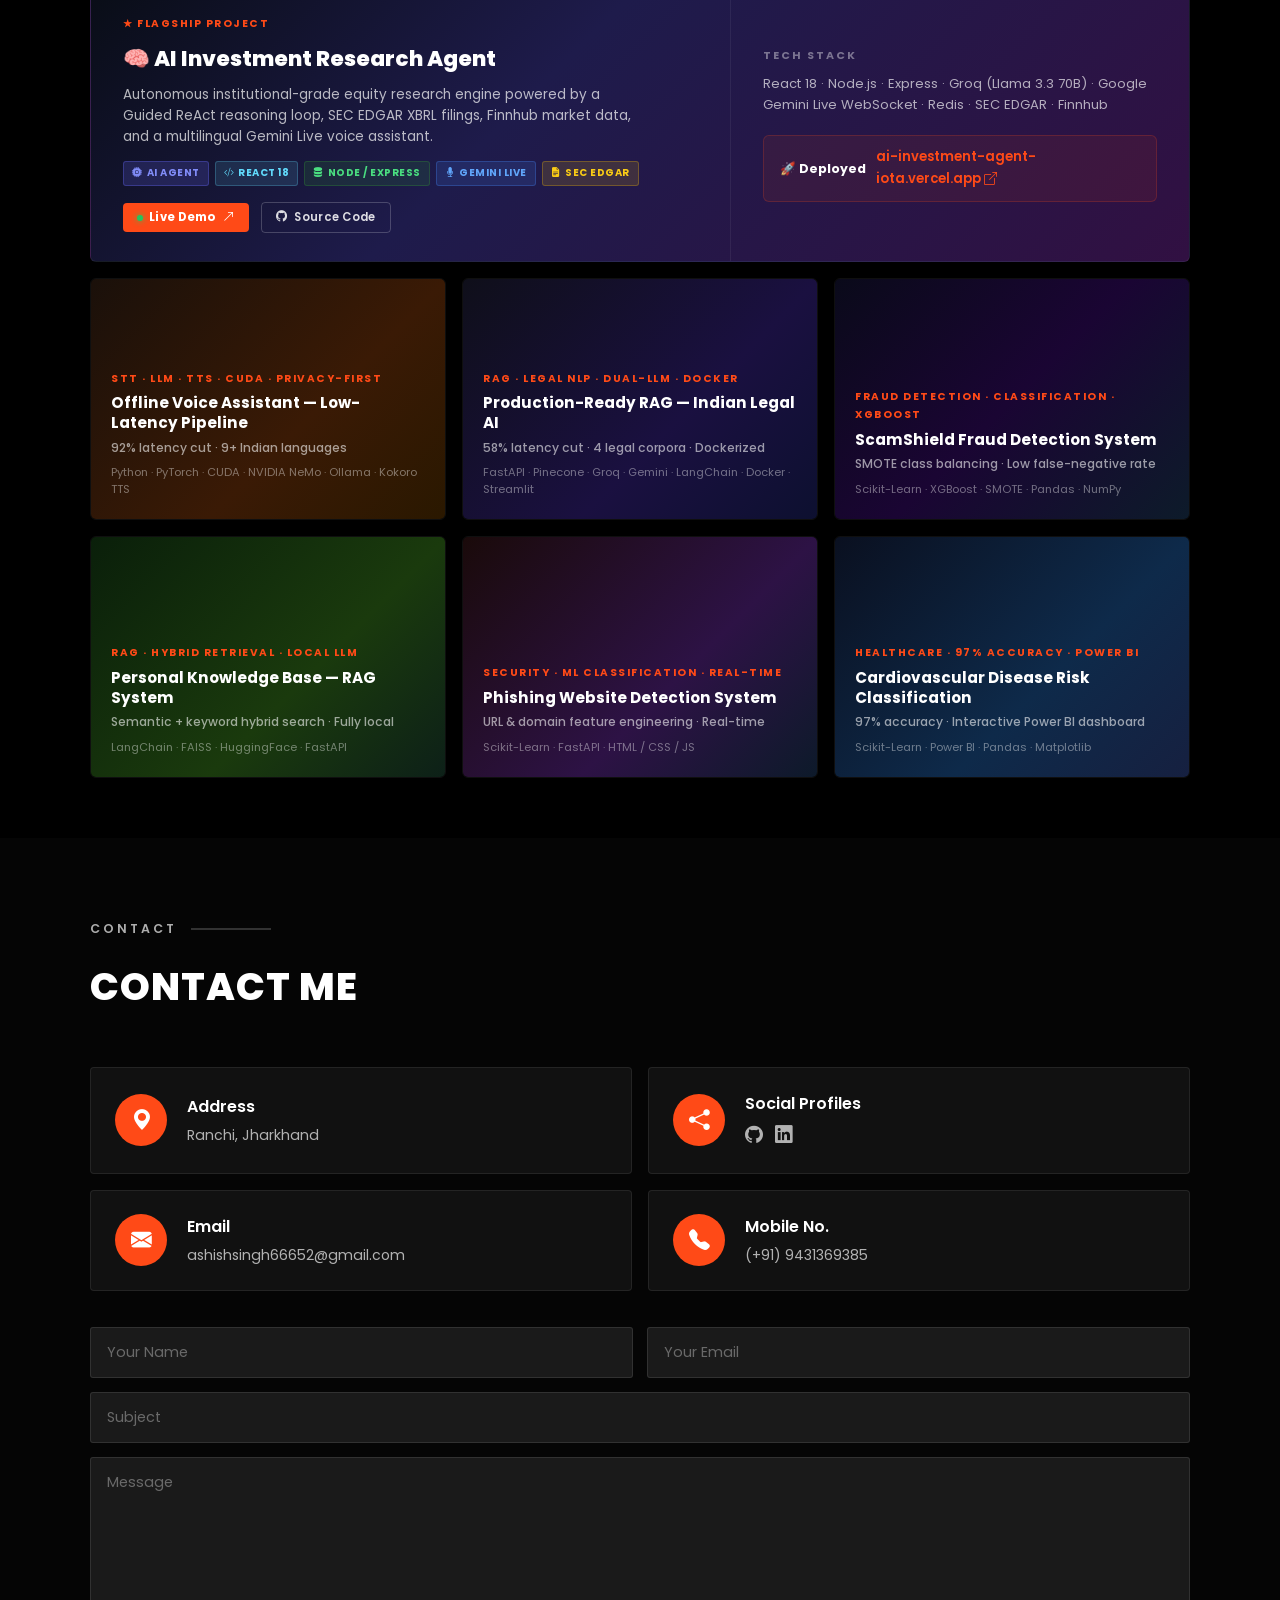
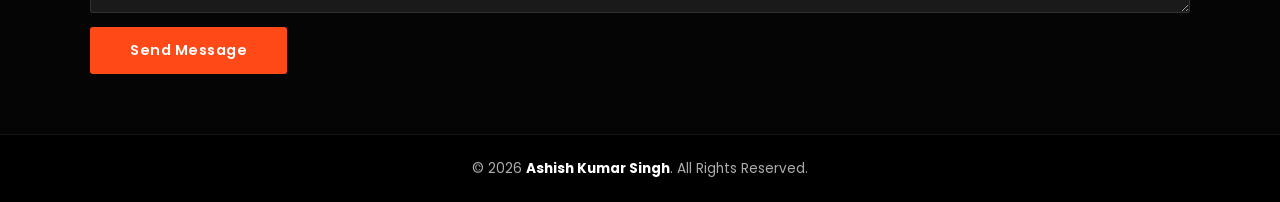
==== commit 65dbea07: "feat: feature AI Investment Research Agent, update resume, projects showcase & profile photo" ====
--- a/index.html
+++ b/index.html
@@ -6,7 +6,7 @@
   <meta name="viewport" content="width=device-width, initial-scale=1.0" />
   <title>Ashish Kumar Singh - Portfolio</title>
   <meta name="description"
-    content="Portfolio of Ashish Kumar Singh — Machine Learning Engineer, Backend & API Developer & AI Solutions Builder" />
+    content="Portfolio of Ashish Kumar Singh — AI Engineer, Machine Learning Engineer, Backend & API Developer & AI Solutions Builder" />
   <link rel="icon" type="image/png" href="favicon.png" />
   <link rel="apple-touch-icon" href="favicon.png" />
 
@@ -69,15 +69,15 @@
               class="bi bi-envelope-fill"></i></a>
           <a href="https://github.com/ashish3120" target="_blank" class="social-btn" title="GitHub"><i
               class="bi bi-github"></i></a>
-          <a href="https://www.linkedin.com/in/ashish-kumar-singh-71ab60289/" target="_blank" class="social-btn" title="LinkedIn"><i
-              class="bi bi-linkedin"></i></a>
+          <a href="https://www.linkedin.com/in/ashish-kumar-singh-71ab60289/" target="_blank" class="social-btn"
+            title="LinkedIn"><i class="bi bi-linkedin"></i></a>
           <a href="ashish_cv_main.docx" download class="btn-download-cv" title="Download CV"><i
               class="bi bi-download"></i> Download CV</a>
         </div>
       </div>
       <div class="hero-photo">
         <div class="hero-photo-glow"></div>
-        <img src="profile-photo.png" alt="Ashish Kumar Singh" />
+        <img src="image.png" alt="Ashish Kumar Singh" />
       </div>
     </div>
   </section>
@@ -90,13 +90,14 @@
         <img src="about-illustration.png" alt="Ashish Kumar Singh illustration" />
       </div>
       <div class="about-text">
-        <h2 class="about-title"><span class="accent">Machine Learning</span> <span class="accent2">Engineer</span></h2>
+        <h2 class="about-title"><span class="accent">AI Engineer</span> &amp; <span class="accent2">Machine Learning
+            Specialist</span></h2>
         <p>Hi, I'm Ashish Kumar Singh, a Computer Science &amp; Engineering undergraduate at Lovely Professional
-          University specialising in Machine Learning, Deep Learning, and AI-powered solutions.</p>
-        <p>Built end-to-end ML systems including fraud detection, RAG pipelines, phishing detection, and healthcare
-          analytics with interactive Power BI dashboards.</p>
-        <p>Experienced with the full ML stack: from raw data wrangling (Pandas, NumPy) to model deployment (FastAPI,
-          Flask) and visualization (Power BI, Matplotlib, Seaborn).</p>
+          University specializing in AI Engineering, Machine Learning, Deep Learning, and Autonomous Agent systems.</p>
+        <p>Experienced in building production-grade AI systems, including autonomous multi-agent investment research
+          platforms, hybrid RAG pipelines, phishing security tools, and cardiovascular risk prediction engines.</p>
+        <p>Proficient across the complete AI &amp; ML lifecycle: from LLM orchestration (LangChain, ReAct reasoning,
+          Gemini Live WebSocket audio) to model deployment (FastAPI, Express, Node.js) and vector search (FAISS).</p>
         <p>Hands-on with LLM orchestration, retrieval-augmented generation, prompt engineering, and hybrid search
           systems using LangChain and FAISS.</p>
         <p>Strong analytical communicator — translates complex model results into actionable business insights and
@@ -113,7 +114,8 @@
       <div class="section-label-small">SKILLS <span class="label-line-red"></span></div>
       <div class="skills-grid">
         <div class="skill-item">
-          <div class="skill-header"><span class="skill-name">MACHINE LEARNING &amp; DEEP LEARNING</span><span class="skill-pct">90%</span>
+          <div class="skill-header"><span class="skill-name">MACHINE LEARNING &amp; DEEP LEARNING</span><span
+              class="skill-pct">90%</span>
           </div>
           <div class="skill-bar">
             <div class="skill-fill" data-width="90"></div>
@@ -187,7 +189,8 @@
     <div class="section-label">RESUME <span class="label-line"></span></div>
     <h2 class="section-title">VIEW MY RESUME</h2>
     <div class="resume-download-wrap">
-      <a href="ashish_cv_main.docx" download class="btn-download-cv-lg"><i class="bi bi-file-earmark-arrow-down"></i> Download My CV</a>
+      <a href="ashish_cv_main.docx" download class="btn-download-cv-lg"><i class="bi bi-file-earmark-arrow-down"></i>
+        Download My CV</a>
     </div>
     <div class="resume-grid">
 
@@ -197,11 +200,10 @@
         <div class="resume-item">
           <div class="resume-dot"></div>
           <h4 class="resume-item-title">ASHISH KUMAR SINGH</h4>
-          <p class="resume-desc italic">Computer Science Engineering student at Lovely Professional University with
-            expertise in Machine Learning, Deep Learning, and Backend API Development. Passionate about building
-            AI-powered solutions with a focus on healthcare analytics, security applications, and retrieval-augmented
-            generation systems. Proven track record of developing end-to-end ML projects with interactive dashboards
-            and real-time prediction capabilities.</p>
+          <p class="resume-desc italic">Computer Science &amp; Engineering undergraduate at Lovely Professional
+            University with expertise in AI Engineering, Autonomous Agents, Machine Learning, Deep Learning, and Backend
+            API Development. Passionate about building production-ready AI solutions ranging from multimodal financial
+            agents to local hybrid RAG systems and security applications.</p>
           <ul class="resume-list">
             <li>Ranchi, Jharkhand</li>
             <li>(+91) 9431369385</li>
@@ -289,20 +291,65 @@
         <h3 class="resume-col-title">Key Projects</h3>
         <div class="resume-item">
           <div class="resume-dot"></div>
-          <h4 class="resume-item-title">SCAMSHIELD FRAUD DETECTION SYSTEM</h4>
+          <h4 class="resume-item-title">AI INVESTMENT RESEARCH AGENT</h4>
           <div class="resume-date">Feb 2026 – Mar 2026</div>
           <ul class="resume-list">
-            <li>ML model classifying fraudulent patterns using Logistic Regression, Random Forest, and XGBoost.</li>
-            <li>Handles class imbalance through SMOTE; optimized to reduce false negatives.</li>
-          </ul>
-        </div>
-        <div class="resume-item">
-          <div class="resume-dot"></div>
-          <h4 class="resume-item-title">PERSONAL KNOWLEDGE BASE — RAG SYSTEM</h4>
+            <li>Autonomous AI agent for fundamental equity research powered by Guided ReAct engine, SEC EDGAR XBRL
+              filings, and Finnhub APIs.</li>
+            <li>Integrated Gemini Live bidirectional audio WebSocket for multilingual real-time voice research analysis.
+            </li>
+            <li>Deployed Live App: <a href="https://ai-investment-agent-iota.vercel.app" target="_blank"
+                style="color: var(--accent); font-weight: 600; text-decoration: underline;">ai-investment-agent-iota.vercel.app</a>
+            </li>
+          </ul>
+        </div>
+        <div class="resume-item">
+          <div class="resume-dot"></div>
+          <h4 class="resume-item-title">OFFLINE VOICE ASSISTANT — LOW-LATENCY STT-LLM-TTS</h4>
+          <div class="resume-date">Jun 2026</div>
+          <ul class="resume-list">
+            <li>Engineered an offline voice pipeline that reduced end-to-end latency from 20s to 1.5s (92%+ reduction)
+              using NVIDIA NeMo IndicConformer for STT across 9+ Indian languages.</li>
+            <li>Implemented CUDA-optimized inference with Ollama-served LLM and Kokoro TTS for fully private, zero-cloud
+              voice interaction.</li>
+          </ul>
+        </div>
+        <div class="resume-item">
+          <div class="resume-dot"></div>
+          <h4 class="resume-item-title">PRODUCTION-READY RAG — INDIAN LEGAL AI</h4>
+          <div class="resume-date">May 2026</div>
+          <ul class="resume-list">
+            <li>Built a hierarchical RAG system over 4 Indian legal corpora achieving 58% query latency reduction via
+              Dual-LLM routing (Groq + Gemini) and Pinecone vector search.</li>
+            <li>Deployed as a production Dockerized service on Render with FastAPI backend and Streamlit UI.</li>
+          </ul>
+        </div>
+        <div class="resume-item">
+          <div class="resume-dot"></div>
+          <h4 class="resume-item-title">PERSONAL KNOWLEDGE BASE (RAG SYSTEM)</h4>
           <div class="resume-date">Dec 2025 – Jan 2026</div>
           <ul class="resume-list">
-            <li>Hybrid retrieval using semantic embeddings and keyword-based search with FAISS.</li>
-            <li>Fully local LLM pipeline ensuring data privacy and offline usability.</li>
+            <li>Hybrid retrieval using semantic embeddings and keyword-based search with FAISS and HuggingFace.</li>
+            <li>Fully local LLM pipeline with FastAPI backend to ensure strict data privacy.</li>
+          </ul>
+        </div>
+        <div class="resume-item">
+          <div class="resume-dot"></div>
+          <h4 class="resume-item-title">PHISHING WEBSITE DETECTION SYSTEM</h4>
+          <div class="resume-date">Oct 2025 – Nov 2025</div>
+          <ul class="resume-list">
+            <li>ML security app classifying phishing vs legitimate websites using engineered URL &amp; domain security
+              features.</li>
+            <li>Integrated FastAPI backend with real-time risk prediction interface.</li>
+          </ul>
+        </div>
+        <div class="resume-item">
+          <div class="resume-dot"></div>
+          <h4 class="resume-item-title">CARDIOVASCULAR RISK PREDICTION</h4>
+          <div class="resume-date">Jun 2025 – Jul 2025</div>
+          <ul class="resume-list">
+            <li>Engineered cardiovascular dataset features &amp; trained ML models achieving 97% accuracy.</li>
+            <li>Deployed real-time predictions into an interactive Power BI dashboard.</li>
           </ul>
         </div>
       </div>
@@ -317,82 +364,164 @@
 
     <div class="project-filters">
       <button class="filter-btn active" data-filter="all">ALL</button>
+      <button class="filter-btn" data-filter="agent">AI AGENT / LLM</button>
+      <button class="filter-btn" data-filter="rag">RAG / VECTOR</button>
       <button class="filter-btn" data-filter="ml">MACHINE LEARNING</button>
-      <button class="filter-btn" data-filter="rag">RAG / LLM</button>
       <button class="filter-btn" data-filter="security">SECURITY</button>
-
-      <button class="filter-btn" data-filter="python">PYTHON</button>
+      <button class="filter-btn" data-filter="python">PYTHON / NODE</button>
     </div>
 
     <div class="projects-grid" id="projects-grid">
 
-      <!-- Project 1 — ScamShield -->
+      <!-- ★ Featured — AI Investment Research Agent -->
+      <div class="project-card featured-project-card" data-category="agent rag python">
+        <div class="featured-card-inner">
+          <div class="featured-left">
+            <div class="proj-tag">★ FLAGSHIP PROJECT</div>
+            <h3 class="featured-title">🧠 AI Investment Research Agent</h3>
+            <p class="featured-desc">Autonomous institutional-grade equity research engine powered by a Guided ReAct
+              reasoning loop, SEC EDGAR XBRL filings, Finnhub market data, and a multilingual Gemini Live voice
+              assistant.</p>
+            <div class="featured-badges">
+              <span class="badge-tag b-ai"><i class="bi bi-cpu-fill"></i> AI Agent</span>
+              <span class="badge-tag b-react"><i class="bi bi-code-slash"></i> React 18</span>
+              <span class="badge-tag b-node"><i class="bi bi-server"></i> Node / Express</span>
+              <span class="badge-tag b-gemini"><i class="bi bi-mic-fill"></i> Gemini Live</span>
+              <span class="badge-tag b-sec"><i class="bi bi-file-earmark-text-fill"></i> SEC EDGAR</span>
+            </div>
+            <div class="featured-actions">
+              <a href="https://ai-investment-agent-iota.vercel.app" target="_blank" class="btn-live-app">
+                <span class="live-dot"></span> Live Demo <i class="bi bi-arrow-up-right"></i>
+              </a>
+              <a href="https://github.com/ashish3120/AI-Investment-Agent" target="_blank" class="btn-github-link">
+                <i class="bi bi-github"></i> Source Code
+              </a>
+            </div>
+          </div>
+          <div class="featured-right">
+            <div class="featured-tech-block">
+              <div class="featured-tech-label">TECH STACK</div>
+              <div class="featured-tech-list">React 18 · Node.js · Express · Groq (Llama 3.3 70B) · Google Gemini Live
+                WebSocket · Redis · SEC EDGAR · Finnhub</div>
+            </div>
+            <div class="featured-deploy-block">
+              <span class="deploy-label">🚀 Deployed</span>
+              <a href="https://ai-investment-agent-iota.vercel.app" target="_blank"
+                class="deploy-url">ai-investment-agent-iota.vercel.app <i class="bi bi-box-arrow-up-right"></i></a>
+            </div>
+          </div>
+        </div>
+      </div>
+
+      <!-- Project — Offline Voice Assistant -->
+      <div class="project-card" data-category="agent python">
+        <div class="project-img proj-prompt">
+          <div class="project-overlay">
+            <h3>Offline Voice Assistant</h3>
+            <div class="proj-links">
+              <a href="https://github.com/ashish3120/Fully-Local-Voice-Project" target="_blank" class="project-link"
+                title="GitHub"><i class="bi bi-github"></i></a>
+            </div>
+          </div>
+          <div class="proj-inner">
+            <div class="proj-tag">STT · LLM · TTS · CUDA · Privacy-First</div>
+            <div class="proj-title-card">Offline Voice Assistant — Low-Latency Pipeline</div>
+            <div class="proj-highlight">92% latency cut · 9+ Indian languages</div>
+            <div class="proj-tech">Python · PyTorch · CUDA · NVIDIA NeMo · Ollama · Kokoro TTS</div>
+          </div>
+        </div>
+      </div>
+
+      <!-- Project — Production-Ready RAG -->
+      <div class="project-card" data-category="agent rag python">
+        <div class="project-img proj-classify">
+          <div class="project-overlay">
+            <h3>Production-Ready RAG System</h3>
+            <div class="proj-links">
+              <a href="https://github.com/ashish3120/Production-Ready-RAG" target="_blank" class="project-link"
+                title="GitHub"><i class="bi bi-github"></i></a>
+            </div>
+          </div>
+          <div class="proj-inner">
+            <div class="proj-tag">RAG · Legal NLP · Dual-LLM · Docker</div>
+            <div class="proj-title-card">Production-Ready RAG — Indian Legal AI</div>
+            <div class="proj-highlight">58% latency cut · 4 legal corpora · Dockerized</div>
+            <div class="proj-tech">FastAPI · Pinecone · Groq · Gemini · LangChain · Docker · Streamlit</div>
+          </div>
+        </div>
+      </div>
+
+      <!-- Project — ScamShield -->
       <div class="project-card" data-category="ml security python">
         <div class="project-img proj-rag">
           <div class="project-overlay">
             <h3>ScamShield Fraud Detection</h3>
             <div class="proj-links">
-              <a href="https://github.com/ashish3120/scamshield-fraud-detection-ml" target="_blank" class="project-link" title="GitHub"><i
-                  class="bi bi-github"></i></a>
+              <a href="https://github.com/ashish3120/scamshield-fraud-detection-ml" target="_blank" class="project-link"
+                title="GitHub"><i class="bi bi-github"></i></a>
             </div>
           </div>
           <div class="proj-inner">
             <div class="proj-tag">Fraud Detection · Classification · XGBoost</div>
             <div class="proj-title-card">ScamShield Fraud Detection System</div>
+            <div class="proj-highlight">SMOTE class balancing · Low false-negative rate</div>
             <div class="proj-tech">Scikit-Learn · XGBoost · SMOTE · Pandas · NumPy</div>
           </div>
         </div>
       </div>
 
-      <!-- Project 2 — RAG Knowledge Base -->
+      <!-- Project — RAG Knowledge Base -->
       <div class="project-card" data-category="rag python">
         <div class="project-img proj-agro">
           <div class="project-overlay">
             <h3>Personal Knowledge Base (RAG)</h3>
             <div class="proj-links">
-              <a href="https://github.com/ashish3120/ai_intelligence" target="_blank"
-                class="project-link" title="GitHub"><i class="bi bi-github"></i></a>
+              <a href="https://github.com/ashish3120/ai_intelligence" target="_blank" class="project-link"
+                title="GitHub"><i class="bi bi-github"></i></a>
             </div>
           </div>
           <div class="proj-inner">
             <div class="proj-tag">RAG · Hybrid Retrieval · Local LLM</div>
             <div class="proj-title-card">Personal Knowledge Base — RAG System</div>
+            <div class="proj-highlight">Semantic + keyword hybrid search · Fully local</div>
             <div class="proj-tech">LangChain · FAISS · HuggingFace · FastAPI</div>
           </div>
         </div>
       </div>
 
-      <!-- Project 3 — Phishing Detection -->
+      <!-- Project — Phishing Detection -->
       <div class="project-card" data-category="ml security python">
         <div class="project-img proj-health">
           <div class="project-overlay">
             <h3>Phishing Website Detection</h3>
             <div class="proj-links">
-              <a href="https://github.com/ashish3120/Phishing-Website-Detection" target="_blank" class="project-link" title="GitHub"><i
-                  class="bi bi-github"></i></a>
+              <a href="https://github.com/ashish3120/Phishing-Website-Detection" target="_blank" class="project-link"
+                title="GitHub"><i class="bi bi-github"></i></a>
             </div>
           </div>
           <div class="proj-inner">
             <div class="proj-tag">Security · ML Classification · Real-time</div>
             <div class="proj-title-card">Phishing Website Detection System</div>
-            <div class="proj-tech">Scikit-Learn · FastAPI · HTML/CSS/JS</div>
-          </div>
-        </div>
-      </div>
-
-      <!-- Project 4 — Cardiovascular Risk -->
+            <div class="proj-highlight">URL &amp; domain feature engineering · Real-time</div>
+            <div class="proj-tech">Scikit-Learn · FastAPI · HTML / CSS / JS</div>
+          </div>
+        </div>
+      </div>
+
+      <!-- Project — Cardiovascular Risk -->
       <div class="project-card" data-category="ml python">
         <div class="project-img proj-search">
           <div class="project-overlay">
             <h3>Cardiovascular Disease Risk</h3>
             <div class="proj-links">
-              <a href="https://github.com/ashish3120/Patient-Risk-Dashboard" target="_blank" class="project-link" title="GitHub"><i
-                  class="bi bi-github"></i></a>
+              <a href="https://github.com/ashish3120/Patient-Risk-Dashboard" target="_blank" class="project-link"
+                title="GitHub"><i class="bi bi-github"></i></a>
             </div>
           </div>
           <div class="proj-inner">
             <div class="proj-tag">Healthcare · 97% Accuracy · Power BI</div>
             <div class="proj-title-card">Cardiovascular Disease Risk Classification</div>
+            <div class="proj-highlight">97% accuracy · Interactive Power BI dashboard</div>
             <div class="proj-tech">Scikit-Learn · Power BI · Pandas · Matplotlib</div>
           </div>
         </div>
@@ -421,7 +550,8 @@
           <h4 class="contact-info-title">Social Profiles</h4>
           <div class="contact-socials">
             <a href="https://github.com/ashish3120" target="_blank"><i class="bi bi-github"></i></a>
-            <a href="https://www.linkedin.com/in/ashish-kumar-singh-71ab60289/" target="_blank"><i class="bi bi-linkedin"></i></a>
+            <a href="https://www.linkedin.com/in/ashish-kumar-singh-71ab60289/" target="_blank"><i
+                class="bi bi-linkedin"></i></a>
           </div>
         </div>
       </div>
--- a/style.css
+++ b/style.css
@@ -747,77 +747,6 @@
   gap: 16px;
 }
 
-.project-card {
-  border-radius: 4px;
-  overflow: hidden;
-  transition: opacity 0.4s, transform 0.35s;
-}
-
-.project-card.hidden {
-  display: none;
-}
-
-.project-img {
-  position: relative;
-  height: 220px;
-  overflow: hidden;
-  display: flex;
-  flex-direction: column;
-  justify-content: center;
-  cursor: pointer;
-}
-
-.project-preview-text {
-  position: relative;
-  z-index: 1;
-  text-align: center;
-  font-size: 1rem;
-  font-weight: 600;
-  color: rgba(255,255,255,0.75);
-  text-shadow: 0 1px 8px rgba(0,0,0,0.5);
-}
-
-.project-overlay {
-  position: absolute;
-  inset: 0;
-  background: rgba(255,74,23,0.88);
-  display: flex;
-  flex-direction: column;
-  align-items: center;
-  justify-content: center;
-  gap: 12px;
-  opacity: 0;
-  transition: opacity var(--transition);
-  z-index: 10;
-}
-
-.project-img:hover .project-overlay {
-  opacity: 1;
-}
-
-.project-overlay h3 {
-  color: #fff;
-  font-size: 1rem;
-  font-weight: 700;
-  text-align: center;
-  padding: 0 16px;
-}
-
-.project-link {
-  width: 40px; height: 40px;
-  border-radius: 50%;
-  background: rgba(0,0,0,0.3);
-  color: #fff;
-  display: flex;
-  align-items: center;
-  justify-content: center;
-  font-size: 1.1rem;
-  text-decoration: none;
-  transition: background var(--transition);
-}
-
-.project-link:hover { background: rgba(0,0,0,0.6); }
-
 /* ====================================================
    CONTACT SECTION
    ==================================================== */
@@ -955,6 +884,7 @@
 }
 
 /* ── Project card themes ───────────────────────────── */
+.proj-agent  { background: linear-gradient(135deg, #090d16 0%, #1e1b4b 50%, #311042 100%); }
 .proj-rag    { background: linear-gradient(135deg, #0a0a1a 0%, #1a0533 50%, #0d1b2a 100%); }
 .proj-agro   { background: linear-gradient(135deg, #0a1f0a 0%, #1a3a0d 60%, #0d2018 100%); }
 .proj-health { background: linear-gradient(135deg, #1a0a0a 0%, #2d1245 60%, #0d1a2a 100%); }
@@ -962,19 +892,265 @@
 .proj-prompt { background: linear-gradient(135deg, #1a100a 0%, #3a1a05 60%, #2a1800 100%); }
 .proj-classify { background: linear-gradient(135deg, #0f0f1a 0%, #1a1040 60%, #0d1030 100%); }
 
+/* ── Featured Project Card ─────────────────────────── */
+.featured-project-card {
+  grid-column: 1 / -1;
+  border: 1px solid rgba(99, 102, 241, 0.25);
+  border-radius: 8px;
+  background: linear-gradient(135deg, #090d16 0%, #1e1b4b 40%, #311042 100%);
+  overflow: hidden;
+  transition: border-color 0.3s ease, box-shadow 0.3s ease;
+}
+
+.featured-project-card:hover {
+  border-color: rgba(99, 102, 241, 0.5);
+  box-shadow: 0 8px 32px rgba(99, 102, 241, 0.12);
+}
+
+.featured-card-inner {
+  display: grid;
+  grid-template-columns: 1.4fr 1fr;
+  gap: 0;
+  min-height: 240px;
+}
+
+.featured-left {
+  padding: 28px 32px;
+  display: flex;
+  flex-direction: column;
+  gap: 12px;
+  border-right: 1px solid rgba(255, 255, 255, 0.06);
+}
+
+.featured-title {
+  font-size: 1.35rem;
+  font-weight: 800;
+  color: #fff;
+  line-height: 1.25;
+}
+
+.featured-desc {
+  font-size: 0.85rem;
+  color: rgba(255, 255, 255, 0.7);
+  line-height: 1.55;
+  max-width: 520px;
+}
+
+.featured-badges {
+  display: flex;
+  flex-wrap: wrap;
+  gap: 6px;
+  margin-top: 2px;
+}
+
+.featured-actions {
+  display: flex;
+  align-items: center;
+  gap: 12px;
+  margin-top: 4px;
+}
+
+.btn-github-link {
+  display: inline-flex;
+  align-items: center;
+  gap: 6px;
+  padding: 5px 14px;
+  background: transparent;
+  border: 1px solid rgba(255, 255, 255, 0.2);
+  color: rgba(255, 255, 255, 0.85);
+  font-size: 0.72rem;
+  font-weight: 600;
+  border-radius: 4px;
+  text-decoration: none;
+  letter-spacing: 0.3px;
+  transition: border-color 0.2s ease, color 0.2s ease, background 0.2s ease;
+}
+
+.btn-github-link:hover {
+  border-color: rgba(255, 255, 255, 0.5);
+  color: #fff;
+  background: rgba(255, 255, 255, 0.06);
+}
+
+.featured-right {
+  padding: 28px 32px;
+  display: flex;
+  flex-direction: column;
+  justify-content: center;
+  gap: 20px;
+}
+
+.featured-tech-block {
+  display: flex;
+  flex-direction: column;
+  gap: 8px;
+}
+
+.featured-tech-label {
+  font-size: 0.68rem;
+  font-weight: 700;
+  letter-spacing: 2px;
+  color: rgba(255, 255, 255, 0.4);
+  text-transform: uppercase;
+}
+
+.featured-tech-list {
+  font-size: 0.82rem;
+  color: rgba(255, 255, 255, 0.65);
+  line-height: 1.6;
+}
+
+.featured-deploy-block {
+  display: flex;
+  align-items: center;
+  gap: 10px;
+  background: rgba(255, 74, 23, 0.08);
+  border: 1px solid rgba(255, 74, 23, 0.2);
+  padding: 10px 16px;
+  border-radius: 6px;
+}
+
+.deploy-label {
+  font-size: 0.78rem;
+  font-weight: 700;
+  color: #fff;
+  white-space: nowrap;
+}
+
+.deploy-url {
+  color: var(--accent);
+  font-size: 0.82rem;
+  font-weight: 600;
+  text-decoration: none;
+  transition: color 0.2s ease;
+}
+
+.deploy-url:hover {
+  color: #ff7043;
+  text-decoration: underline;
+}
+
+/* ── Badge Tags ────────────────────────────────────── */
+.badge-tag {
+  font-size: 0.62rem;
+  font-weight: 700;
+  padding: 3px 8px;
+  border-radius: 3px;
+  display: inline-flex;
+  align-items: center;
+  gap: 4px;
+  text-transform: uppercase;
+  letter-spacing: 0.5px;
+}
+
+.b-ai { background: rgba(99, 102, 241, 0.2); color: #818cf8; border: 1px solid rgba(99, 102, 241, 0.35); }
+.b-react { background: rgba(97, 218, 251, 0.12); color: #61dafb; border: 1px solid rgba(97, 218, 251, 0.25); }
+.b-node { background: rgba(51, 153, 51, 0.15); color: #4ade80; border: 1px solid rgba(51, 153, 51, 0.3); }
+.b-gemini { background: rgba(66, 133, 244, 0.15); color: #60a5fa; border: 1px solid rgba(66, 133, 244, 0.3); }
+.b-sec { background: rgba(234, 179, 8, 0.15); color: #facc15; border: 1px solid rgba(234, 179, 8, 0.3); }
+
+/* ── Live Demo Button ──────────────────────────────── */
+.btn-live-app {
+  display: inline-flex;
+  align-items: center;
+  gap: 6px;
+  padding: 5px 14px;
+  background: var(--accent);
+  color: #fff;
+  font-size: 0.72rem;
+  font-weight: 700;
+  border-radius: 4px;
+  text-decoration: none;
+  letter-spacing: 0.3px;
+  transition: transform 0.2s ease, background 0.2s ease, box-shadow 0.2s ease;
+  white-space: nowrap;
+}
+
+.btn-live-app:hover {
+  background: #e0380a;
+  transform: translateY(-2px);
+  box-shadow: 0 4px 14px rgba(255, 74, 23, 0.4);
+}
+
+.live-dot {
+  width: 6px;
+  height: 6px;
+  background: #22c55e;
+  border-radius: 50%;
+  box-shadow: 0 0 6px #22c55e;
+  animation: livePulse 1.5s infinite;
+}
+
+@keyframes livePulse {
+  0%, 100% { transform: scale(1); opacity: 1; }
+  50% { transform: scale(1.4); opacity: 0.5; }
+}
+
+/* ── Regular Project Cards ─────────────────────────── */
+.project-card {
+  border-radius: 6px;
+  overflow: hidden;
+  border: 1px solid rgba(255, 255, 255, 0.06);
+  transition: opacity 0.4s, transform 0.35s, border-color 0.3s ease;
+}
+
+.project-card:hover {
+  border-color: rgba(255, 74, 23, 0.3);
+}
+
+.project-card.hidden {
+  display: none;
+}
+
+.project-img {
+  position: relative;
+  height: 240px;
+  overflow: hidden;
+  display: flex;
+  flex-direction: column;
+  justify-content: flex-end;
+  cursor: pointer;
+}
+
+.project-overlay {
+  position: absolute;
+  inset: 0;
+  background: rgba(255, 74, 23, 0.88);
+  display: flex;
+  flex-direction: column;
+  align-items: center;
+  justify-content: center;
+  gap: 12px;
+  opacity: 0;
+  transition: opacity var(--transition);
+  z-index: 10;
+}
+
+.project-img:hover .project-overlay {
+  opacity: 1;
+}
+
+.project-overlay h3 {
+  color: #fff;
+  font-size: 1rem;
+  font-weight: 700;
+  text-align: center;
+  padding: 0 16px;
+}
+
 .proj-inner {
   position: relative;
   z-index: 1;
-  padding: 24px 20px;
+  padding: 20px 20px 22px;
   display: flex;
   flex-direction: column;
-  gap: 8px;
+  gap: 6px;
   height: 100%;
   justify-content: flex-end;
 }
 
 .proj-tag {
-  font-size: 0.68rem;
+  font-size: 0.65rem;
   font-weight: 700;
   letter-spacing: 1.5px;
   color: var(--accent);
@@ -982,22 +1158,45 @@
 }
 
 .proj-title-card {
-  font-size: 1rem;
+  font-size: 0.95rem;
   font-weight: 700;
   color: #fff;
   line-height: 1.3;
 }
 
+.proj-highlight {
+  font-size: 0.76rem;
+  color: rgba(255, 255, 255, 0.58);
+  font-weight: 500;
+  line-height: 1.4;
+}
+
 .proj-tech {
-  font-size: 0.72rem;
-  color: rgba(255,255,255,0.55);
+  font-size: 0.7rem;
+  color: rgba(255, 255, 255, 0.4);
   line-height: 1.5;
+  margin-top: 2px;
 }
 
 .proj-links {
   display: flex;
   gap: 10px;
 }
+
+.project-link {
+  width: 40px; height: 40px;
+  border-radius: 50%;
+  background: rgba(0,0,0,0.3);
+  color: #fff;
+  display: flex;
+  align-items: center;
+  justify-content: center;
+  font-size: 1.1rem;
+  text-decoration: none;
+  transition: background var(--transition);
+}
+
+.project-link:hover { background: rgba(0,0,0,0.6); }
 
 /* ====================================================
    FOOTER
@@ -1061,6 +1260,15 @@
 
   .projects-grid {
     grid-template-columns: repeat(2, 1fr);
+  }
+
+  .featured-card-inner {
+    grid-template-columns: 1fr;
+  }
+
+  .featured-left {
+    border-right: none;
+    border-bottom: 1px solid rgba(255, 255, 255, 0.06);
   }
 
   .contact-info-grid {
@@ -1139,6 +1347,19 @@
     grid-template-columns: 1fr;
   }
 
+  .featured-left,
+  .featured-right {
+    padding: 20px;
+  }
+
+  .featured-title {
+    font-size: 1.15rem;
+  }
+
+  .featured-actions {
+    flex-wrap: wrap;
+  }
+
   .form-row {
     grid-template-columns: 1fr;
   }
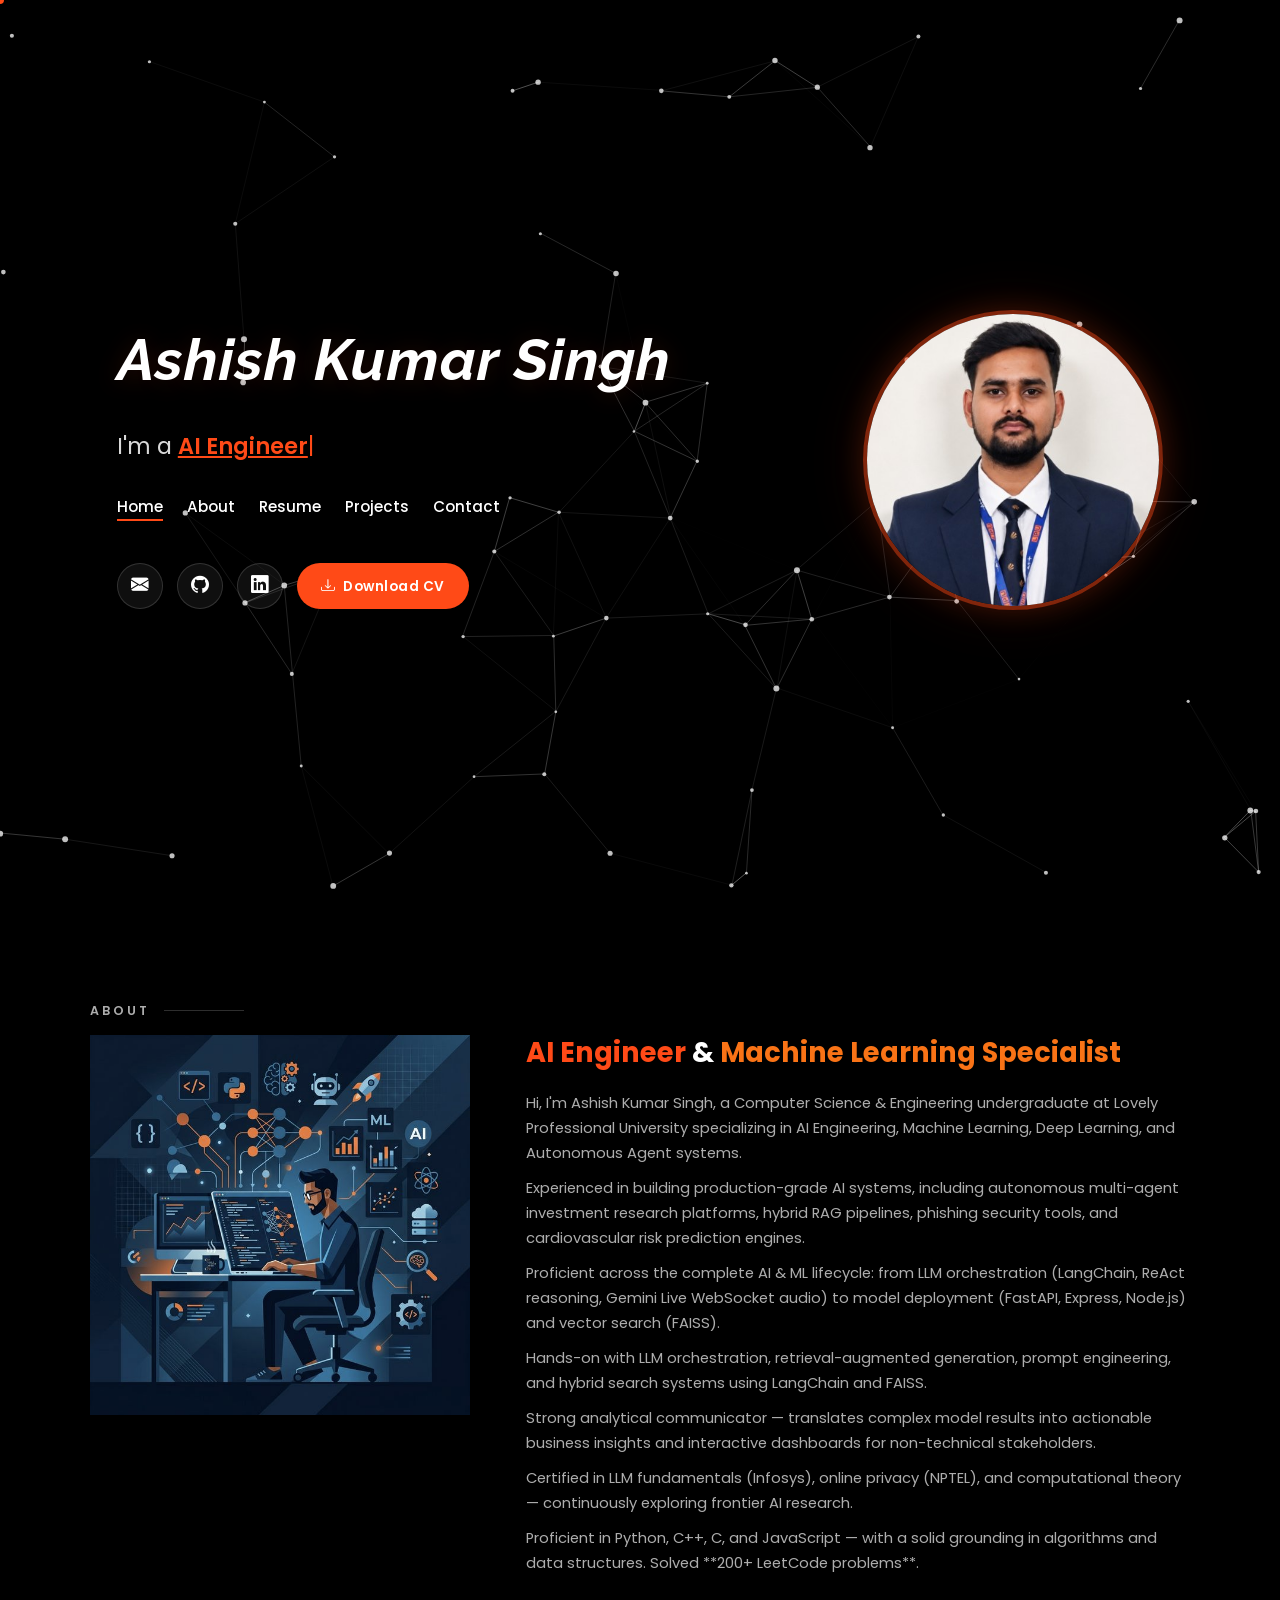
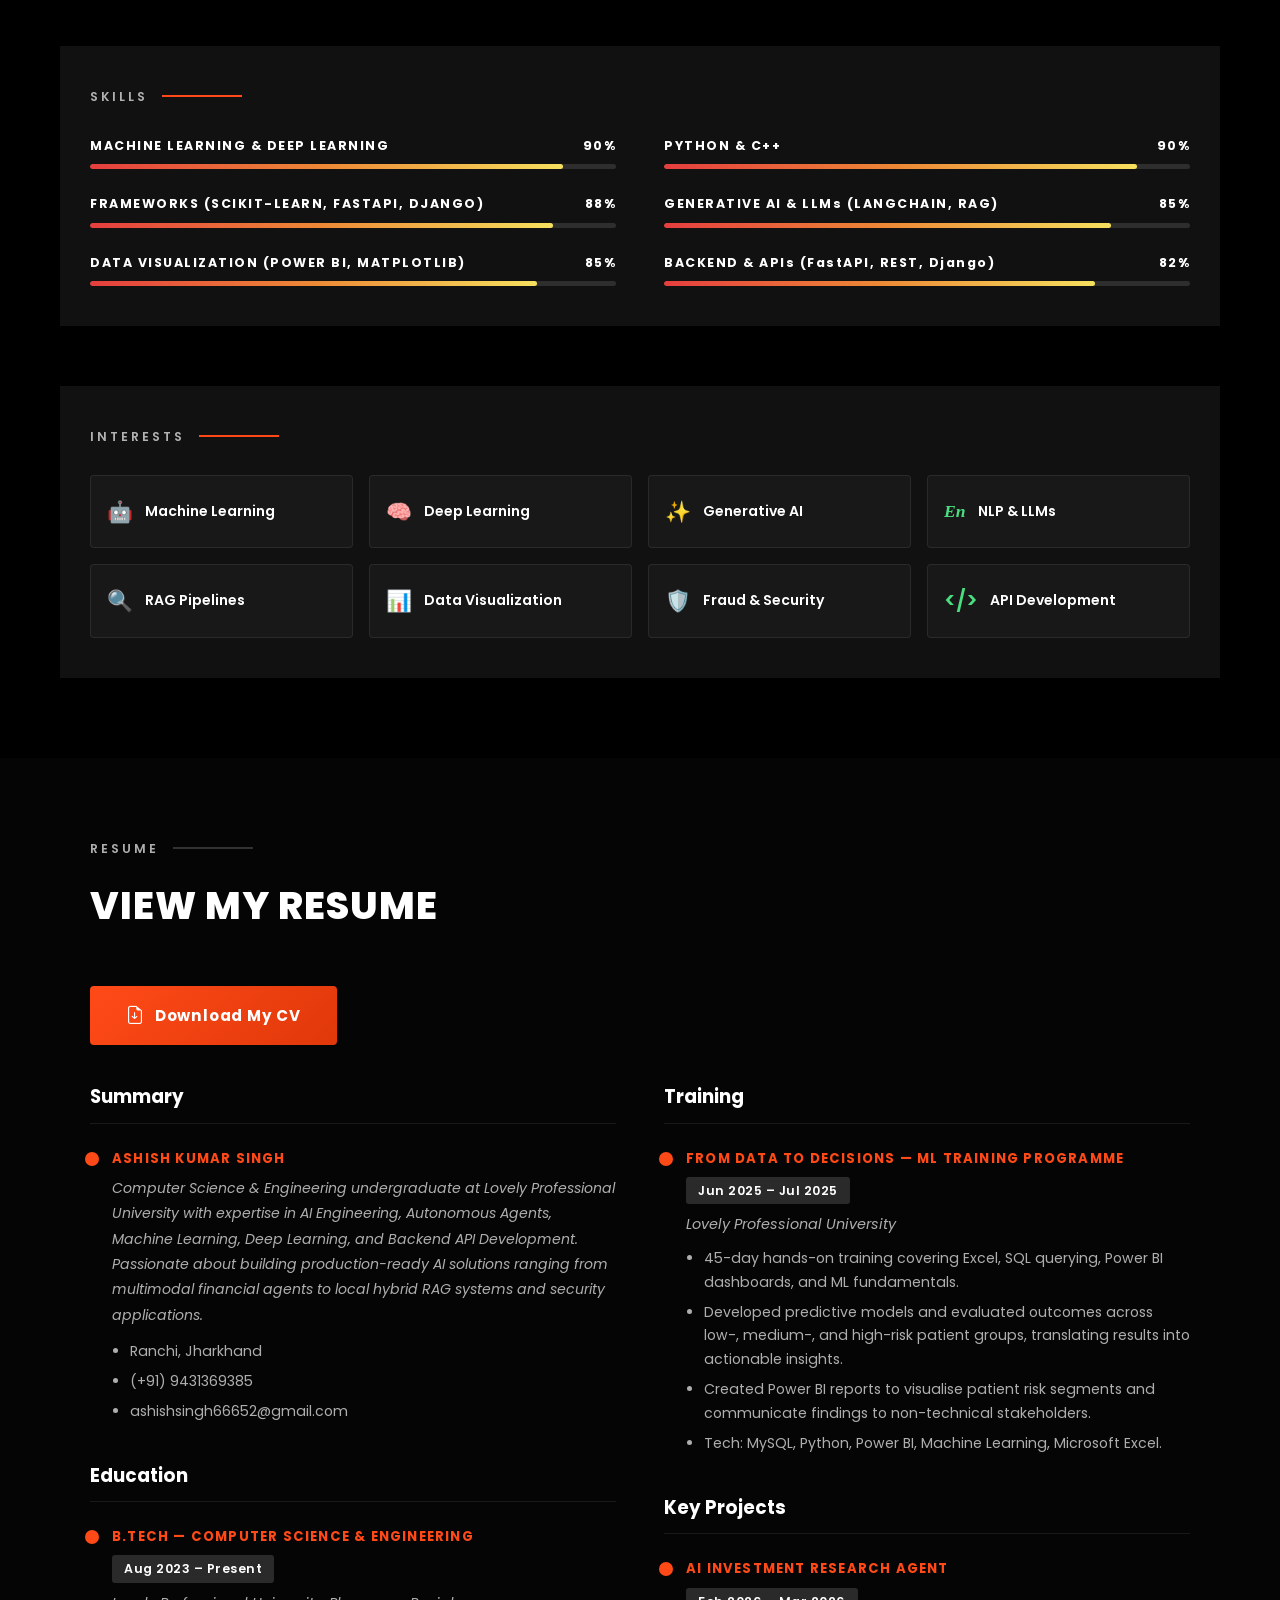
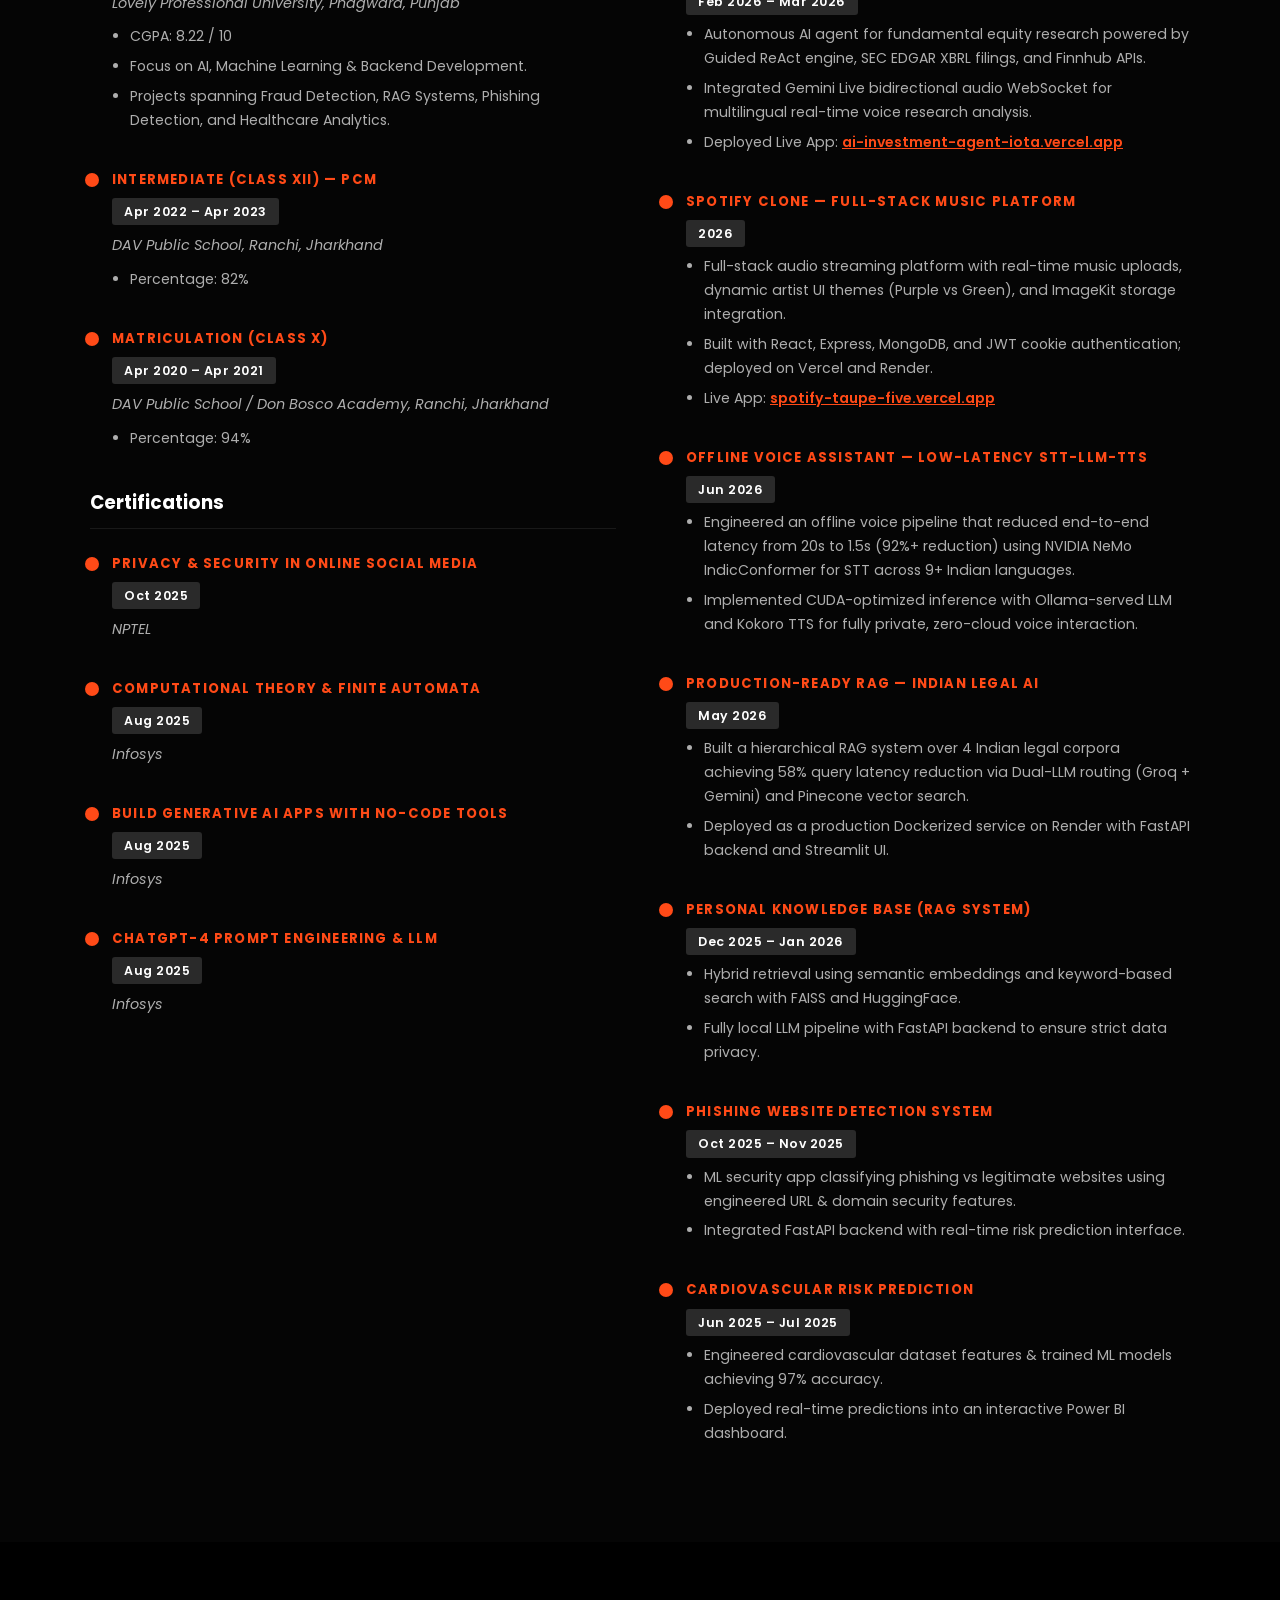
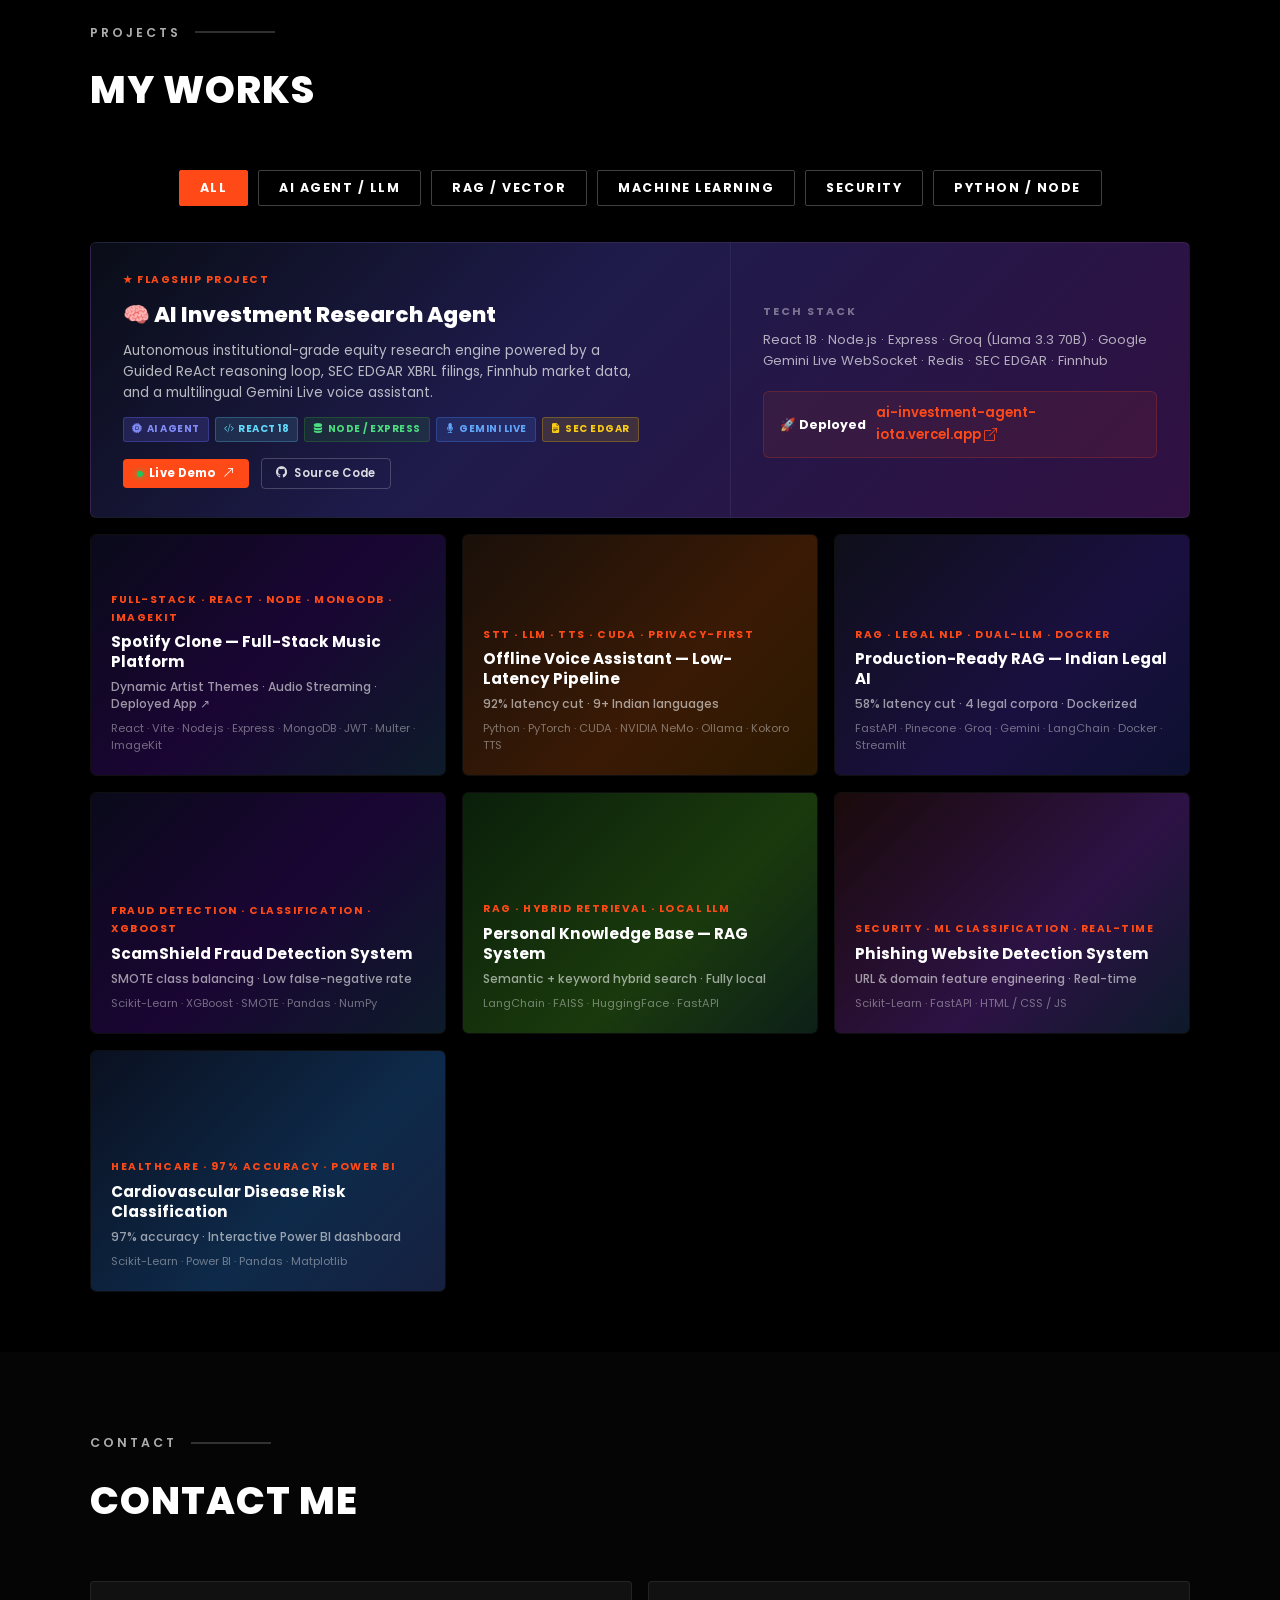
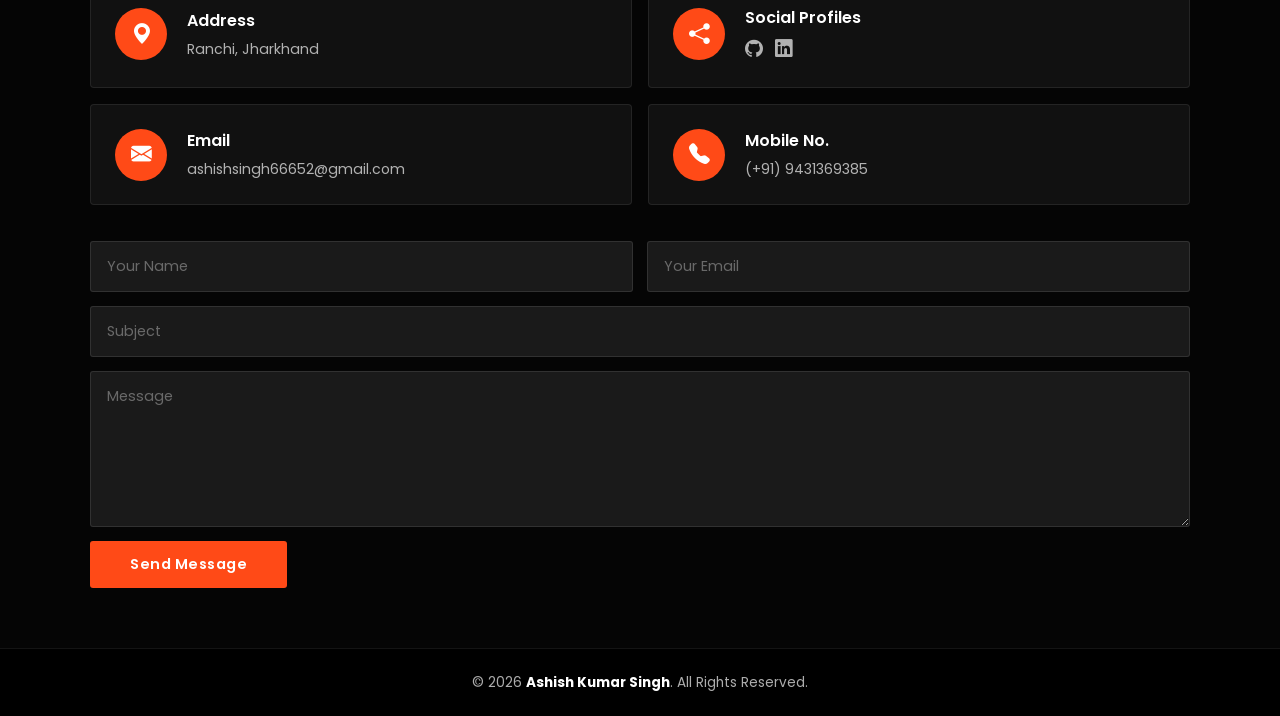
==== commit 373b19bd: "feat: add Spotify Clone project to portfolio and resume with deployed link" ====
--- a/index.html
+++ b/index.html
@@ -305,6 +305,16 @@
         </div>
         <div class="resume-item">
           <div class="resume-dot"></div>
+          <h4 class="resume-item-title">SPOTIFY CLONE — FULL-STACK MUSIC PLATFORM</h4>
+          <div class="resume-date">2026</div>
+          <ul class="resume-list">
+            <li>Full-stack audio streaming platform with real-time music uploads, dynamic artist UI themes (Purple vs Green), and ImageKit storage integration.</li>
+            <li>Built with React, Express, MongoDB, and JWT cookie authentication; deployed on Vercel and Render.</li>
+            <li>Live App: <a href="https://spotify-taupe-five.vercel.app/login" target="_blank" style="color: var(--accent); font-weight: 600; text-decoration: underline;">spotify-taupe-five.vercel.app</a></li>
+          </ul>
+        </div>
+        <div class="resume-item">
+          <div class="resume-dot"></div>
           <h4 class="resume-item-title">OFFLINE VOICE ASSISTANT — LOW-LATENCY STT-LLM-TTS</h4>
           <div class="resume-date">Jun 2026</div>
           <ul class="resume-list">
@@ -413,6 +423,25 @@
         </div>
       </div>
 
+      <!-- Project — Spotify Clone -->
+      <div class="project-card" data-category="python agent">
+        <div class="project-img proj-rag">
+          <div class="project-overlay">
+            <h3>Spotify Clone — Music Platform</h3>
+            <div class="proj-links">
+              <a href="https://spotify-taupe-five.vercel.app/login" target="_blank" class="project-link" title="Live Demo"><i class="bi bi-box-arrow-up-right"></i></a>
+              <a href="https://github.com/ashish3120/spotify_core" target="_blank" class="project-link" title="GitHub"><i class="bi bi-github"></i></a>
+            </div>
+          </div>
+          <div class="proj-inner">
+            <div class="proj-tag">Full-Stack · React · Node · MongoDB · ImageKit</div>
+            <div class="proj-title-card">Spotify Clone — Full-Stack Music Platform</div>
+            <div class="proj-highlight">Dynamic Artist Themes · Audio Streaming · Deployed App ↗</div>
+            <div class="proj-tech">React · Vite · Node.js · Express · MongoDB · JWT · Multer · ImageKit</div>
+          </div>
+        </div>
+      </div>
+
       <!-- Project — Offline Voice Assistant -->
       <div class="project-card" data-category="agent python">
         <div class="project-img proj-prompt">
